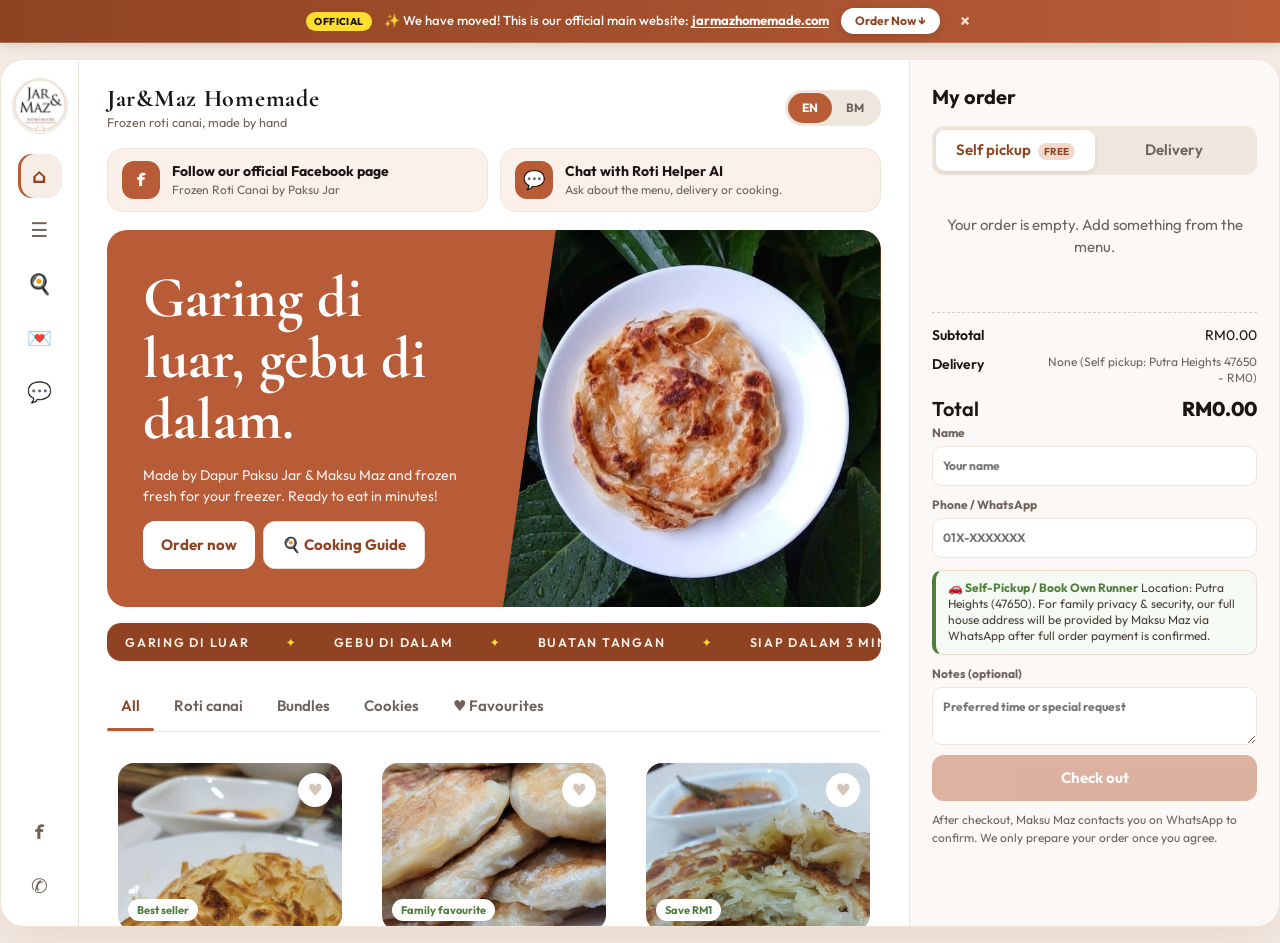
==== index.html @ f4ff26ac "Add files via upload" ====
<!doctype html>
<html lang="en"><head><meta charset="utf-8"><meta name="viewport" content="width=device-width,initial-scale=1,interactive-widget=resizes-content"><meta name="theme-color" content="#b85c38">
<title>Jar&amp;Maz Homemade | Frozen Roti Canai</title>
<meta name="description" content="Frozen Roti Canai. 5 pieces per pack. Flaky, buttery and freezer-ready. Homemade beef &amp; plain roti canai by Jar&amp;Maz.">
<link rel="icon" type="image/x-icon" href="favicon.ico">
<link rel="icon" type="image/png" sizes="48x48" href="assets/favicon-48.png">
<link rel="icon" type="image/png" sizes="192x192" href="assets/favicon-192.png">
<link rel="apple-touch-icon" sizes="180x180" href="assets/favicon-192.png">
<link rel="shortcut icon" href="assets/logo.jpg">
<meta property="og:title" content="Jar&amp;Maz Homemade | Frozen Roti Canai">
<meta property="og:description" content="Frozen Roti Canai. 5 pieces per pack. Flaky, buttery and freezer-ready.">
<meta property="og:image" content="https://jarmazhomemade.com/assets/og-image.jpg?v=2">
<meta property="og:image:secure_url" content="https://jarmazhomemade.com/assets/og-image.jpg?v=2">
<meta property="og:image:type" content="image/jpeg">
<meta property="og:image:width" content="600">
<meta property="og:image:height" content="600">
<meta property="og:image:alt" content="Jar&amp;Maz Homemade Logo">
<meta property="og:url" content="https://jarmazhomemade.com/">
<meta property="og:type" content="website">
<meta name="twitter:card" content="summary">
<meta name="twitter:image" content="https://jarmazhomemade.com/assets/og-image.jpg?v=2">
<script type="application/ld+json">
{
  "@context": "https://schema.org",
  "@type": "Organization",
  "name": "Jar&Maz Homemade",
  "url": "https://jarmazhomemade.com",
  "logo": "https://jarmazhomemade.com/assets/logo-round.png"
}
</script>
<link href="https://fonts.googleapis.com/css2?family=Outfit:wght@400;500;600;700;800&family=Cinzel:wght@500;600&family=Cormorant+Garamond:wght@600;700&display=swap" rel="stylesheet">
<style>
:root{--or:#b85c38;--or2:#8f4322;--cu:#b87050;--bg:#f5ede6;--ink:#1a1512;--mut:#6e625a;--line:#efe3da;--ok:#4f7d3a}
*{box-sizing:border-box}body{margin:0;background:var(--bg);color:var(--ink);font:15px/1.5 Outfit,system-ui,sans-serif}
button,input,textarea{font:inherit;color:inherit}button{cursor:pointer;border:0}a{color:inherit}
:focus-visible{outline:3px solid #1b6ef3;outline-offset:2px}
.app{display:grid;grid-template-columns:78px minmax(0,1fr) 370px;height:calc(100vh - 32px);max-width:1440px;margin:16px auto;background:#fff;border:4px solid var(--cu);border-radius:24px;overflow:hidden}
.rail{display:flex;flex-direction:column;align-items:center;gap:10px;padding:18px 0;border-right:1px solid var(--line)}
.logo{width:56px;height:56px;border-radius:50%;margin-bottom:10px;border:1px solid var(--line)}.bar{display:flex;align-items:center;gap:12px}.bar img{display:none;width:52px;height:52px;border-radius:50%;border:1px solid var(--line)}.bar b{display:block;font:600 19px Cinzel,Georgia,serif;letter-spacing:.06em}.bar small{color:var(--mut)}
.rail a,.rail button{width:44px;height:44px;border-radius:14px;background:none;display:grid;place-items:center;text-decoration:none;font-size:20px;font-weight:700;color:var(--mut)}
.rail a:hover,.rail button:hover{background:var(--bg);color:var(--or2)}.sp{flex:1}
.main{overflow:auto;padding:24px 28px}
.banner{display:grid;grid-template-columns:1.05fr 1fr;background:var(--or);color:#fff;border-radius:20px;overflow:hidden;margin:18px 0 24px;min-height:190px}
.bt{padding:26px 28px;display:flex;flex-direction:column;justify-content:center;align-items:flex-start;gap:14px}
.bt-pill{display:inline-flex;align-items:center;background:rgba(255,255,255,.18);border:1px solid rgba(255,255,255,.3);border-radius:99px;padding:5px 12px;font-size:12px;font-weight:700;letter-spacing:.02em;backdrop-filter:blur(4px)}
.bt h1{margin:0;font:700 clamp(30px,3.6vw,42px)/1.05 "Cormorant Garamond",Georgia,serif}.bt p{margin:0;opacity:.92;font-size:14px}
.banner img{width:100%;height:100%;object-fit:cover;clip-path:polygon(14% 0,100% 0,100% 100%,0 100%)}
.btn{display:inline-flex;align-items:center;justify-content:center;gap:8px;border-radius:12px;padding:12px 18px;font-weight:700;text-decoration:none;background:#fff;color:var(--or2)}
.btn.fill{background:var(--or);color:#fff}.btn.wide{width:100%}.btn:disabled{opacity:.45;cursor:not-allowed}
.tabs{display:flex;gap:6px;border-bottom:1px solid var(--line);margin-bottom:20px;overflow:auto}
.tabs button{background:none;padding:10px 14px;font-weight:600;color:var(--mut);border-bottom:3px solid transparent;white-space:nowrap}
.tabs button.on{color:var(--or2);border-color:var(--or)}
.grid{display:grid;grid-template-columns:repeat(3,1fr);gap:18px}
.card{display:flex;flex-direction:column}.ph{position:relative;aspect-ratio:4/3;border-radius:16px;overflow:hidden;background:#f1d9cb;display:grid;place-items:center}
.ph img{width:100%;height:100%;object-fit:cover}.ph-e{font-size:54px}
.tag{position:absolute;left:10px;bottom:10px;background:#fff;color:var(--ok);font-size:11px;font-weight:700;padding:3px 9px;border-radius:99px}
.heart{position:absolute;right:10px;top:10px;width:34px;height:34px;border-radius:50%;background:#fff;color:#d5c6ba;font-size:17px}.heart.on{color:#e0361f}
.card h3{margin:10px 0 0;font-size:16px}.card p{margin:2px 0 8px;color:var(--mut);font-size:13px;flex:1}
.row{display:flex;justify-content:space-between;align-items:center}.row b{font-size:18px;color:var(--or2)}
.plus{width:38px;height:38px;border-radius:12px;background:var(--or);color:#fff;font-size:22px;line-height:1}
.fine{margin:0;font-size:12px;color:var(--mut)}.nt{background:#fbf1ea;border-radius:12px;padding:12px 14px;font-size:13px;text-align:left;margin:14px 0 0}.nt em{display:block;margin-top:6px;color:var(--mut)}.ask{display:flex;justify-content:space-between;align-items:center;gap:16px;flex-wrap:wrap;background:#fbf1ea;border:1px solid var(--line);border-radius:18px;padding:18px 22px;margin-bottom:14px}.ask small{display:block;color:var(--mut)}
.none{color:var(--mut);text-align:center;padding:24px 0;grid-column:1/-1}
.steps{display:grid;grid-template-columns:repeat(3,1fr);gap:14px;margin:34px 0 24px}
.steps div{background:#fbf1ea;border-radius:16px;padding:16px}.steps b{display:block}.steps span{font-size:13px;color:var(--mut)}
/* Cooking Guide Segment */
.guide-sec{background:#fff;border:1.5px solid var(--line);border-radius:24px;padding:26px 24px;margin:32px 0 24px;box-shadow:0 4px 20px rgba(143,67,34,.06);scroll-margin-top:16px}
.guide-header{text-align:center;max-width:680px;margin:0 auto 20px}
.guide-badge{display:inline-flex;align-items:center;gap:5px;background:#fbf1ea;color:var(--or2);padding:4px 14px;border-radius:99px;font-size:11px;font-weight:800;letter-spacing:.05em;text-transform:uppercase;margin-bottom:8px}
.guide-title{margin:0 0 6px;font:700 clamp(22px,3.2vw,28px) "Cormorant Garamond",Georgia,serif;color:var(--ink)}
.guide-sub{margin:0;font-size:13px;color:var(--mut);line-height:1.45}
.guide-tabs{display:flex;justify-content:center;gap:8px;margin-bottom:20px;overflow-x:auto;-webkit-overflow-scrolling:touch;scrollbar-width:none}
.guide-tabs::-webkit-scrollbar{display:none}
.guide-tab-btn{background:#f7efe8;border:1px solid #ebdcd0;border-radius:99px;padding:8px 18px;font-size:13px;font-weight:700;color:var(--mut);cursor:pointer;transition:.2s all;white-space:nowrap}
.guide-tab-btn.on{background:var(--or);color:#fff;border-color:var(--or);box-shadow:0 3px 10px rgba(184,92,56,.25)}
.guide-method-bar{display:flex;align-items:center;justify-content:center;gap:10px;margin:-6px auto 20px;flex-wrap:wrap;max-width:760px}
.guide-method-lbl{font-size:12px;font-weight:700;color:var(--mut);letter-spacing:.02em;display:inline-flex;align-items:center;gap:5px}
.guide-method-tabs{display:inline-flex;align-items:center;gap:6px;background:#f5ece5;border:1px solid #ebdcd0;padding:4px;border-radius:99px;max-width:100%;overflow-x:auto;-webkit-overflow-scrolling:touch;scrollbar-width:none}
.guide-method-tabs::-webkit-scrollbar{display:none}
.guide-method-btn{background:transparent;border:0;border-radius:99px;padding:6px 14px;font-size:12.5px;font-weight:600;color:var(--mut);cursor:pointer;transition:.2s all;white-space:nowrap;display:inline-flex;align-items:center;gap:5px}
.guide-method-btn:hover{color:var(--ink);background:rgba(255,255,255,.5)}
.guide-method-btn.on{background:#fff;color:var(--or2);font-weight:800;box-shadow:0 2px 8px rgba(143,67,34,.18)}
.guide-panel{display:none}
.guide-panel.on{display:grid;grid-template-columns:repeat(2,1fr);gap:16px}
.guide-panel.on.single-view{display:flex;justify-content:center}
.guide-panel.on.single-view .guide-card{max-width:680px;width:100%}
@keyframes guideCardFadeIn{from{opacity:0;transform:translateY(6px)}to{opacity:1;transform:translateY(0)}}
.guide-card.fade-in{animation:guideCardFadeIn .22s cubic-bezier(.16,1,.3,1)}
.guide-card{background:#fdfaf7;border:1.5px solid #ebdcd0;border-radius:18px;padding:18px 20px;display:flex;flex-direction:column;gap:10px;transition:.2s all}
.guide-card:hover{border-color:var(--cu);transform:translateY(-2px);box-shadow:0 6px 18px rgba(143,67,34,.08)}
.guide-card-head{display:flex;justify-content:space-between;align-items:center;gap:10px}
.guide-card-title{font-size:15px;font-weight:800;color:var(--ink);display:flex;align-items:center;gap:8px}
.guide-card-tag{background:#efe6dd;color:var(--or2);padding:3px 9px;border-radius:99px;font-size:11px;font-weight:700;white-space:nowrap}
.guide-card-list{margin:0;padding-left:18px;font-size:13px;color:#4a3f35;display:flex;flex-direction:column;gap:10px;line-height:1.4}
.guide-card-list li strong{color:var(--or2)}
.guide-sub-list{list-style:disc;padding-left:18px;margin:5px 0 2px;display:flex;flex-direction:column;gap:4px;font-size:12.5px;color:#4a3f35}
.guide-sub-list li{margin:0;line-height:1.35}
.guide-sub-list li strong{color:var(--ink)}
.guide-card-tip{background:#fff;border-left:3px solid var(--or);border-radius:8px;padding:8px 12px;font-size:12px;color:var(--ink);margin-top:auto}
.guide-creative-grid{display:grid;grid-template-columns:repeat(auto-fit,minmax(220px,1fr));gap:12px;grid-column:1/-1}
.guide-creative-card{background:#fff;border:1px solid #ebdcd0;border-radius:14px;padding:14px 16px;transition:.2s all}
.guide-creative-card:hover{border-color:var(--or);transform:translateY(-2px)}
.guide-creative-card b{display:block;font-size:14px;color:var(--ink);margin-bottom:4px}
.guide-creative-card p{margin:0;font-size:12px;color:var(--mut);line-height:1.4}
.pm-cook{background:#fdf6f0;border-left:3px solid var(--or);border-radius:10px;padding:10px 12px;font-size:12px;line-height:1.45;color:#4a3f35}
.pm-cook b{display:block;color:var(--or2);font-size:12.5px;margin-bottom:3px}
@media(max-width:768px){
  .guide-sec{padding:18px 14px;border-radius:18px;margin:22px 0 16px}
  .guide-panel.on{grid-template-columns:1fr;gap:12px}
  .guide-tabs{justify-content:flex-start}
  .guide-method-bar{justify-content:flex-start;margin:-8px 0 16px;gap:6px}
  .guide-method-lbl{font-size:11px;width:100%;margin-bottom:2px}
  .guide-method-tabs{width:100%;justify-content:flex-start;overflow-x:auto;-webkit-overflow-scrolling:touch}
}
.fb{display:flex;justify-content:space-between;align-items:center;gap:16px;flex-wrap:wrap;background:var(--ink);color:#fff;border-radius:18px;padding:18px 22px}
.fb small{display:block;opacity:.75}
.panel{border-left:1px solid var(--line);background:#fbf8f5;overflow:auto;padding:22px;display:flex;flex-direction:column;gap:14px}
.ph2{display:flex;justify-content:space-between;align-items:center}.ph2 h2{margin:0;font-size:20px}.x{display:none;width:34px;height:34px;border-radius:50%;background:#fff;font-size:20px}
.seg{display:grid;grid-template-columns:1fr 1fr;background:#efe6dd;border-radius:12px;padding:4px}
.seg button{background:none;padding:9px;border-radius:9px;font-weight:600;color:var(--mut)}.seg button.on{background:#fff;color:var(--or2);box-shadow:0 2px 6px rgba(0,0,0,.08)}
.line{display:grid;grid-template-columns:54px 1fr auto;gap:12px;align-items:center;background:#fff;border-radius:14px;padding:10px}
.th{width:54px;height:54px;border-radius:12px;overflow:hidden;background:#f1d9cb;display:grid;place-items:center;font-size:24px}.th img{width:100%;height:100%;object-fit:cover}
.li small{display:block;color:var(--mut);font-size:12px}.qty{display:flex;align-items:center;gap:8px;margin-top:4px}
.qty button{width:26px;height:26px;border-radius:8px;background:#f3ebe3}
.sum{border-top:1px dashed #dccab8;padding-top:12px;display:grid;gap:8px;font-size:14px}
.sum div{display:flex;justify-content:space-between;align-items:flex-start;gap:18px}
.sum div>span:first-child{flex-shrink:0;font-weight:600}
#dfee{text-align:right;font-size:12px;color:var(--mut);line-height:1.35;max-width:65%}
.sum .t{font-size:20px;font-weight:800;align-items:center}
form{display:grid;gap:10px}label{font-size:12px;font-weight:700;color:var(--mut);display:grid;gap:4px}
input,textarea{border:1px solid var(--line);background:#fff;border-radius:10px;padding:10px;width:100%}
.hide{display:none!important}
.hd{display:flex;justify-content:space-between;align-items:center;gap:12px;margin-bottom:16px}
.lg{display:flex;background:#efe6dd;border-radius:99px;padding:3px}.lg button{background:none;border-radius:99px;padding:6px 14px;font-weight:700;font-size:12px;color:var(--mut)}.lg button.on{background:var(--or);color:#fff}
.top{display:grid;grid-template-columns:1fr 1fr;gap:12px;margin-bottom:18px}
.tc{display:flex;align-items:center;gap:12px;text-align:left;background:#fbf1ea;border:1px solid var(--line);border-radius:16px;padding:12px 14px;text-decoration:none}
.tc:hover{border-color:var(--cu)}.tc b{display:block;font-size:14px}.tc small{display:block;color:var(--mut);font-size:12px;line-height:1.3}
.ti{flex:none;width:38px;height:38px;border-radius:12px;background:var(--or);color:#fff;display:grid;place-items:center;font-weight:800;font-size:18px}
.bd{position:fixed;inset:0;background:rgba(30,20,12,.5);opacity:0;pointer-events:none;transition:.2s;z-index:40}.bd.show{opacity:1;pointer-events:auto}
.modal{position:fixed;inset:0;display:grid;place-items:center;padding:18px;z-index:50;opacity:0;pointer-events:none}.modal.show{opacity:1;pointer-events:auto}
.rc{background:#fff;width:min(480px,100%);border-radius:20px;padding:26px;max-height:90vh;overflow:auto}
.rc h2{text-align:center;margin:0}.rc .s{text-align:center;color:var(--mut);font-size:12px}
.rl{border-top:1px dashed var(--mut);border-bottom:1px dashed var(--mut);padding:12px 0;margin:16px 0}.rl div,.rt{display:flex;justify-content:space-between;gap:10px;margin:6px 0}.rt{font-size:20px;font-weight:800}
.ra{display:flex;gap:10px;margin-top:18px}
.chat{position:fixed;left:100px;bottom:32px;width:min(360px,calc(100vw - 28px));height:min(520px,calc(100vh - 100px));background:#fff;border-radius:20px;box-shadow:0 20px 50px rgba(42,26,16,.25);z-index:35;display:flex;flex-direction:column;overflow:hidden;opacity:0;pointer-events:none;transform:translateY(12px);transition:.2s}
.chat.open{opacity:1;pointer-events:auto;transform:none}
.ch{background:var(--or);color:#fff;padding:14px 16px;display:flex;justify-content:space-between;align-items:center}.ch button{background:rgba(255,255,255,.2);color:#fff;width:30px;height:30px;border-radius:50%}
.cm{flex:1;overflow:auto;padding:14px;display:flex;flex-direction:column;gap:8px}
.b{padding:9px 13px;max-width:84%;border-radius:14px;font-size:14px;white-space:pre-wrap;background:#f7ede2;align-self:flex-start}.b.u{background:var(--or);color:#fff;align-self:flex-end}
.cf{display:flex;gap:8px;padding:10px;border-top:1px solid var(--line)}.cf input{border-radius:99px;padding:10px 14px}.cf button{background:var(--or);color:#fff;border-radius:50%;width:40px;flex:none}

.cq{display:flex;gap:6px;padding:6px 12px 8px;overflow-x:auto;-webkit-overflow-scrolling:touch;scrollbar-width:none;background:#fff;border-top:1px solid var(--line)}
.cq::-webkit-scrollbar{display:none}
.cq-btn{flex:none;background:#f7efe8;color:var(--or2);border:1px solid #ebdcd0;border-radius:99px;padding:6px 12px;font-size:12px;font-weight:600;cursor:pointer;white-space:nowrap;display:inline-flex;align-items:center;gap:4px;transition:all .2s}
.cq-btn:active{transform:scale(.94);background:var(--or);color:#fff}
.bnav{display:none}
/* personality: hover, press and entrance effects */
.card{background:#fff;border:1px solid transparent;border-radius:20px;padding:10px;transition:transform .3s cubic-bezier(.2,.8,.2,1),box-shadow .3s,border-color .3s,background .3s}
.ph img,.banner img{transition:transform .7s cubic-bezier(.2,.8,.2,1)}
.card h3,.plus,.heart,.ti,.tc,.steps div,.btn,.rail a,.rail button,.line,.qty button,.lg button{transition:transform .25s,box-shadow .25s,background .25s,color .2s,border-color .25s}
.logo{transition:transform .9s cubic-bezier(.3,.7,.2,1)}
.tabs button{position:relative}.tabs button::after{content:'';position:absolute;left:14px;right:14px;bottom:-3px;height:3px;border-radius:3px;background:var(--cu);transform:scaleX(0);transition:transform .25s}
.tabs button.on::after{display:none}
.btn.fill{position:relative;overflow:hidden}.btn.fill::after{content:'';position:absolute;top:0;bottom:0;left:-60%;width:40%;background:linear-gradient(100deg,transparent,rgba(255,255,255,.45),transparent);transform:skewX(-20deg);transition:left .6s}
#tot{display:inline-block}
.plus:active,.btn:active,.bnav button:active{transform:scale(.9)}
@media(hover:hover){
.card:hover{transform:translateY(-8px);background:#fff8f3;border-color:var(--cu);box-shadow:0 20px 40px rgba(143,67,34,.2)}
.card:hover .ph img{transform:scale(1.1) rotate(-1deg)}
.card:hover h3{color:var(--or2)}
.card:hover .plus{background:var(--or2);transform:rotate(90deg) scale(1.1);box-shadow:0 6px 14px rgba(143,67,34,.35)}
.heart:hover{transform:scale(1.2)}
.banner:hover img{transform:scale(1.07)}
.banner .btn:hover{background:var(--ink);color:#fff}
.tc:hover{transform:translateY(-3px);background:#f8e6da;border-color:var(--cu);box-shadow:0 10px 22px rgba(143,67,34,.16)}
.tc:hover .ti{transform:rotate(-10deg) scale(1.12)}
.steps div:hover{transform:translateY(-4px);background:#f6e2d4;box-shadow:inset 4px 0 0 var(--or)}
.rail a:hover,.rail button:hover{transform:scale(1.14) rotate(-5deg)}
.logo:hover{transform:rotate(360deg)}
.btn:hover{transform:translateY(-2px);box-shadow:0 8px 18px rgba(0,0,0,.18)}
.btn.fill:hover::after{left:130%}
.tabs button:hover{color:var(--or2)}.tabs button:hover::after{transform:scaleX(1)}
.qty button:hover{background:var(--or);color:#fff}
.line:hover{box-shadow:0 6px 16px rgba(143,67,34,.14)}
.lg button:hover{color:var(--or2)}.lg button.on:hover{color:#fff}
}
.bt-pill{display:inline-flex;align-items:center;gap:6px;background:rgba(255,255,255,.22);backdrop-filter:blur(6px);-webkit-backdrop-filter:blur(6px);padding:5px 12px;border-radius:99px;font-size:11px;font-weight:700;color:#fff;letter-spacing:0.03em;text-transform:uppercase}
@keyframes canvaAscend{from{opacity:0;transform:translateY(28px)}to{opacity:1;transform:none}}
@keyframes canvaAscendSoft{from{opacity:0;transform:translateY(16px)}to{opacity:1;transform:none}}
@keyframes canvaAscendScale{from{opacity:0;transform:translateY(22px) scale(.95)}to{opacity:1;transform:none}}
@keyframes pop{0%{transform:scale(.6);opacity:0}70%{transform:scale(1.1)}100%{transform:none;opacity:1}}
@keyframes slideIn{from{opacity:0;transform:translateX(26px);background:#fde3d2}to{opacity:1;transform:none}}
@keyframes bump{0%{transform:scale(1)}40%{transform:scale(1.5);color:var(--or)}100%{transform:scale(1)}}

.hd{animation:canvaAscendSoft .65s cubic-bezier(.16,1,.3,1) backwards}
.top{animation:canvaAscendSoft .65s cubic-bezier(.16,1,.3,1) backwards;animation-delay:80ms}
.banner{animation:canvaAscend .75s cubic-bezier(.16,1,.3,1) backwards;animation-delay:100ms}
.banner .bt-pill{animation:canvaAscendSoft .6s cubic-bezier(.16,1,.3,1) backwards;animation-delay:160ms}
.banner h1{animation:canvaAscendSoft .65s cubic-bezier(.16,1,.3,1) backwards;animation-delay:230ms}
.banner p{animation:canvaAscendSoft .65s cubic-bezier(.16,1,.3,1) backwards;animation-delay:300ms}
.banner .btn{animation:canvaAscendScale .7s cubic-bezier(.16,1,.3,1) backwards;animation-delay:380ms}
.banner img{animation:canvaAscend .85s cubic-bezier(.16,1,.3,1) backwards;animation-delay:180ms}
.tabs{animation:canvaAscendSoft .65s cubic-bezier(.16,1,.3,1) backwards;animation-delay:200ms}
.grid.anim .card{animation:canvaAscend .75s cubic-bezier(.16,1,.3,1) backwards;animation-delay:calc(80ms + var(--i,0)*80ms);will-change:transform,opacity}
.steps div{animation:canvaAscend .7s cubic-bezier(.16,1,.3,1) backwards}
.steps div:nth-child(1){animation-delay:360ms}
.steps div:nth-child(2){animation-delay:460ms}
.steps div:nth-child(3){animation-delay:560ms}
.line.new{animation:slideIn .4s cubic-bezier(.2,.8,.2,1)}
.heart.pop{animation:pop .4s}.bump{animation:bump .4s}.b{animation:pop .25s}
.tc:hover .ti{animation:none}
.fly{position:fixed;width:38px;height:38px;border-radius:50%;background:var(--or) center/cover;z-index:70;pointer-events:none;box-shadow:0 6px 16px rgba(0,0,0,.25)}
.toast{position:fixed;left:50%;bottom:28px;transform:translate(-50%,20px);background:var(--ink);color:#fff;padding:10px 18px;border-radius:99px;font-weight:600;font-size:14px;opacity:0;pointer-events:none;transition:.25s;z-index:60;white-space:nowrap}.toast.show{opacity:1;transform:translate(-50%,0)}

/* Mobile Enhancements & Components */
.m-brand-sub{display:none!important}
.m-hide{display:inline}
small.m-hide{display:block}
.hd-actions{display:flex;align-items:center;gap:8px}
.m-soc-btn{display:none;width:34px;height:34px;border-radius:50%;background:#efe6dd;color:var(--ink);text-decoration:none;font-size:16px;font-weight:700;place-items:center;transition:background .2s,transform .2s}
.m-soc-btn:active{transform:scale(.9)}
.m-chat-fab{display:none}
.sticky-order-bar{display:none}

/* Product Modal / Bottom Sheet */
.prod-modal{position:fixed;inset:0;display:grid;place-items:end center;z-index:50;opacity:0;pointer-events:none;transition:opacity .25s;background:rgba(30,20,12,.55)}
.prod-modal.show{opacity:1;pointer-events:auto}
.pm-card{background:#fff;width:100%;max-width:480px;border-radius:24px 24px 0 0;overflow:hidden;max-height:88vh;display:flex;flex-direction:column;transform:translateY(100%);transition:transform .3s cubic-bezier(.2,.8,.2,1);position:relative;box-shadow:0 -10px 40px rgba(0,0,0,.25)}
.prod-modal.show .pm-card{transform:translateY(0)}
.pm-close{position:absolute;top:12px;right:12px;width:34px;height:34px;border-radius:50%;background:rgba(255,255,255,.92);box-shadow:0 2px 8px rgba(0,0,0,.15);font-size:20px;font-weight:700;color:var(--ink);z-index:10;display:grid;place-items:center;border:0;cursor:pointer}
.pm-close:active{transform:scale(.92)}
.pm-ph{position:relative;width:100%;height:180px;background:#f1d9cb;overflow:hidden;flex:none;display:flex;align-items:center;justify-content:center}
.pm-ph img{display:block;width:100%;height:100%;object-fit:cover}
.pm-ph .tag{position:absolute;left:14px;bottom:12px;background:#fff;color:var(--ok);font-size:11px;font-weight:700;padding:3px 10px;border-radius:99px;box-shadow:0 2px 6px rgba(0,0,0,.15);z-index:2}
.pm-body{padding:16px 20px 20px;overflow-y:auto;display:flex;flex-direction:column;gap:12px;background:#fff}
.pm-head{display:flex;justify-content:space-between;align-items:center;gap:12px}
.pm-head h3{margin:0;font-size:18px;font-weight:800;color:var(--ink);line-height:1.25}
.pm-price{font-size:20px;color:var(--or2);font-weight:800;white-space:nowrap}
.pm-body p{margin:0;color:var(--mut);font-size:13.5px;line-height:1.45}
.pm-features{display:grid;grid-template-columns:repeat(3,1fr);gap:8px;background:#fbf8f5;border:1px solid var(--line);border-radius:14px;padding:9px 6px;text-align:center}
.pm-features.two-col{grid-template-columns:repeat(2,1fr);padding:10px 14px;gap:12px}
.pm-feat{display:flex;flex-direction:column;align-items:center;gap:2px;font-size:10.5px;font-weight:600;color:var(--mut)}
.pm-feat i{font-style:normal;font-size:16px}
.pm-actions{display:flex;align-items:center;gap:12px;margin-top:2px;padding-bottom:max(8px, env(safe-area-inset-bottom, 0px))}
.pm-qty{display:flex;align-items:center;gap:10px;background:#efe6dd;border-radius:12px;padding:4px 8px;flex:none}
.pm-qty button{width:32px;height:32px;border-radius:8px;background:#fff;font-weight:700;font-size:18px;display:grid;place-items:center;box-shadow:0 2px 5px rgba(0,0,0,.06);color:var(--ink)}
.pm-qty button:active{transform:scale(.92)}
.pm-qty span{font-weight:700;font-size:15px;min-width:20px;text-align:center;color:var(--ink)}
.pm-add{flex:1;font-size:14px;font-weight:700;padding:12px 16px;border-radius:12px;background:var(--or);color:#fff;box-shadow:0 4px 14px rgba(184,92,56,.28)}
.pm-add:active{transform:scale(.98)}
.btn-inquiry-pill{display:inline-flex;align-items:center;justify-content:center;gap:4px;padding:7px 14px;border-radius:99px;background:var(--or);color:#fff;font-size:12px;font-weight:700;transition:.2s all;cursor:pointer;white-space:nowrap;border:0;box-shadow:0 2px 6px rgba(184,92,56,.22)}
.btn-inquiry-pill:hover{background:var(--or2);transform:scale(1.02)}
.pm-inquiry-btn{background:#25d366!important;color:#fff!important;text-decoration:none;display:inline-flex;align-items:center;justify-content:center;gap:8px;font-size:14.5px;padding:13px 18px;border-radius:12px;font-weight:700;box-shadow:0 4px 14px rgba(37,211,102,.3);transition:.2s all;width:100%;text-align:center}
.pm-inquiry-btn:hover{background:#1ebe57!important;transform:scale(1.01)}
.pm-doorgift-note{background:#fdf6ed;border:1px solid #f6deb6;border-radius:12px;padding:10px 14px;font-size:12.5px;color:#7a4b18;line-height:1.45}
.pm-doorgift-note b{color:#5c340b;display:block;margin-bottom:3px;font-size:13px}
.pm-doorgift-note a{color:var(--or2);font-weight:700;text-decoration:underline;margin-top:4px;display:inline-block}

/* Panel refinement: Back button, Empty state, 2-step checkout */
.p-back{background:none;font-size:20px;font-weight:700;width:34px;height:34px;border-radius:50%;display:grid;place-items:center;color:var(--mut)}
.p-back:active{background:var(--bg);color:var(--or2)}
.p-empty{display:flex;flex-direction:column;align-items:center;justify-content:center;text-align:center;padding:40px 16px;gap:12px;flex:1}
.p-empty-icon{width:68px;height:68px;border-radius:50%;background:#f1d9cb;display:grid;place-items:center;font-size:32px}
.p-empty h3{margin:0;font-size:18px}
.p-empty p{margin:0;color:var(--mut);font-size:14px;max-width:240px;line-height:1.4}
.p-empty .btn{margin-top:8px}
.m-step-btn{margin-top:14px;padding:14px;font-size:15px}
/* Delivery cost estimate */
.est{background:#fbf1ea;border:1px solid var(--line);border-radius:14px;padding:12px 14px;display:grid;gap:8px}
.est-h{display:flex;justify-content:space-between;align-items:center;gap:10px}.est-h b{font-size:13px;color:var(--mut)}
.est-v{font-size:22px;font-weight:800;color:var(--or2)}.est small{color:var(--mut);font-size:12px;line-height:1.35}
.est-r{display:flex;gap:8px;flex-wrap:wrap}
.est-b{background:#fff;color:var(--or2);border:1px solid #ebdcd0;border-radius:99px;padding:7px 14px;font-weight:700;font-size:12px}
.est-b:hover:not(:disabled){background:var(--or);border-color:var(--or);color:#fff}.est-b:disabled{opacity:.5;cursor:wait}
.est-b.on{background:var(--or);border-color:var(--or);color:#fff;box-shadow:0 2px 6px rgba(184,92,56,.25)}
.est-badge{display:inline-flex;align-items:center;gap:4px;background:#f1d9cb;color:var(--or2);padding:3px 8px;border-radius:99px;font-size:11px;font-weight:700}
.est-f{background:#fff;border:1px dashed #dccab8;border-radius:10px;padding:10px 12px;display:grid;gap:5px;font-size:13px}
.est-f div{display:flex;justify-content:space-between;gap:12px}.est-f div span:last-child{text-align:right;font-weight:600}
.est-f .fx{font-weight:800;color:var(--or2)}
.est-map{height:220px;border-radius:12px;border:1px solid var(--line);position:relative;z-index:0;isolation:isolate;margin:6px 0 8px}
.est-pin{background:none;border:0}.est-pin i{display:block;width:26px;height:26px;background:var(--or);border:3px solid #fff;border-radius:50% 50% 50% 0;transform:rotate(-45deg);box-shadow:0 2px 6px rgba(0,0,0,.35)}
.est-r a{color:var(--or2);font-weight:700;font-size:12px;align-self:center}
.pickup-tip{background:#fff;border:1px solid #ebdcd0;border-left:4px solid var(--or);border-radius:10px;padding:9px 12px;display:flex;flex-direction:column;gap:5px;font-size:12px;line-height:1.35;margin-top:2px}
.pickup-tip-txt{color:#4a3f35}
.pickup-tip-btn{align-self:flex-start;background:#fbf1ea;color:var(--or2);border:1px solid #ebdcd0;border-radius:99px;padding:4px 12px;font-weight:700;font-size:11px;cursor:pointer;display:inline-flex;align-items:center;gap:4px;transition:.15s all}
.pickup-tip-btn:hover{background:var(--or);color:#fff;border-color:var(--or)}
/* Delivery Option Comparison Cards */
.del-comp-wrap{display:grid;gap:8px;margin-top:8px;overflow:hidden}
.del-card{background:#fff;border:1.5px solid #ebdcd0;border-radius:12px;padding:11px 12px;cursor:pointer;transition:.15s all;position:relative;display:flex;flex-direction:column;box-sizing:border-box;overflow:hidden}
.del-card:hover{border-color:var(--or)}
.del-card.active{border:2px solid var(--or);background:#fffaf7;box-shadow:0 2px 8px rgba(184,92,56,.12)}
.del-card.disabled{opacity:0.65;background:#fbf9f7;border-color:#e8e1da;cursor:not-allowed}
.del-card-top{display:flex;justify-content:space-between;align-items:center;gap:8px}
.del-card-label{display:flex;align-items:center;gap:8px;min-width:0;flex:1}
.del-card input[type="radio"]{width:18px!important;height:18px!important;min-width:18px!important;max-width:18px!important;padding:0!important;margin:0!important;accent-color:var(--or)!important;cursor:pointer;flex:none;box-shadow:none!important;border:none!important;background:none!important}
.del-card-name{font-size:13px;font-weight:700;color:var(--ink);line-height:1.2;flex:1}
.del-card-price{font-size:15px;font-weight:800;color:var(--or2);flex:none;text-align:right}
.del-card-meta{display:flex;align-items:center;gap:6px;margin-top:5px;margin-left:26px;flex-wrap:wrap}
.del-badge{display:inline-flex;align-items:center;padding:2px 7px;border-radius:99px;font-size:10px;font-weight:700;line-height:1.2}
.del-badge-best{background:#eaf4e6;color:var(--ok);border:1px solid #c8e2bd}
.del-badge-cool{background:#e8f1fb;color:#2b6cb0;border:1px solid #bee3f8}
.del-badge-fast{background:#fdf2e9;color:var(--or2);border:1px solid #fad7bc}
.del-badge-nosurge{background:#eaf4e6;color:var(--ok);border:1px solid #c8e2bd}
.del-badge-surge{background:#fff3e0;color:#c05621;border:1px solid #fed7aa;font-weight:700}
.del-card-calc{font-size:10.5px;color:var(--mut);font-family:monospace}
.del-card-desc{font-size:11.5px;color:var(--mut);line-height:1.35;margin:5px 0 0 26px}


@media(max-width:999px){
/* Page container & breathing room */
body{background:#fff}
.app{display:block;height:auto;margin:0;border:0;border-radius:0;overflow:visible}
.rail{display:none}
.main{overflow:visible;padding:max(14px, env(safe-area-inset-top, 14px)) 18px 115px}

/* Top App Header - Compact & uncrowded on mobile */
.hd{display:flex;justify-content:space-between;align-items:center;gap:8px;padding:2px 0 6px;margin-bottom:2px}
.bar{display:flex;align-items:center;gap:8px;min-width:0}
.bar img{display:block;width:34px;height:34px;border-radius:50%;border:1.5px solid var(--line);box-shadow:0 2px 6px rgba(0,0,0,.06);object-fit:cover;flex:none}
.bar div{display:flex;flex-direction:column;min-width:0}
.bar b{display:block;font:800 15px/1.1 Outfit,system-ui,sans-serif;letter-spacing:-0.01em;color:var(--ink);white-space:nowrap}
.m-brand-sub{display:block!important;font-size:8.5px;font-weight:700;color:var(--or2);letter-spacing:0.06em;text-transform:uppercase;margin-top:2px;line-height:1}
.m-hide{display:none!important}

/* Header action shortcuts */
.hd-actions{display:flex;align-items:center;gap:5px;flex:none}
.m-soc-btn{display:grid;place-items:center;width:28px;height:28px;border-radius:50%;background:#f7efe8;color:var(--or2);text-decoration:none;font-size:13px;font-weight:700;border:1px solid var(--line);transition:transform .2s,background .2s}
.m-soc-btn:active{transform:scale(.92);background:#ebdcd0}
.lg{background:#f7efe8;border:1px solid var(--line);border-radius:99px;padding:2px;display:flex;gap:1px;height:26px;align-items:center}
.lg button{background:none;border-radius:99px;padding:2px 7px;font-weight:700;font-size:10px;color:var(--mut);min-width:22px;height:22px;text-align:center}
.lg button.on{background:var(--or);color:#fff;box-shadow:0 2px 5px rgba(184,92,56,.25)}

/* Hero Banner - Warm rounded card with breathing room */
.top{display:none!important}
.banner{display:grid;grid-template-columns:1.2fr 1fr;min-height:144px;margin:4px 0 18px;border-radius:22px;background:linear-gradient(135deg,#bd623c 0%,#8f4221 100%);box-shadow:0 8px 24px rgba(143,67,34,.16);overflow:hidden;position:relative}
.bt{padding:16px 12px 16px 18px;display:flex;flex-direction:column;justify-content:center;align-items:flex-start;gap:6px;z-index:2}
.bt-pill{display:inline-flex;align-items:center;gap:4px;background:rgba(255,255,255,.22);backdrop-filter:blur(6px);-webkit-backdrop-filter:blur(6px);padding:3px 8px;border-radius:99px;font-size:10px;font-weight:700;color:#fff;letter-spacing:0.03em;text-transform:uppercase}
.bt h1{margin:0;font:700 clamp(17px,4.2vw,21px)/1.15 "Cormorant Garamond",Georgia,serif;color:#fff;letter-spacing:-0.01em}
.bt p{margin:0;font-size:11.5px;line-height:1.35;opacity:.92;color:#fff}
.banner .btn{margin-top:4px;padding:7px 16px;font-size:12px;font-weight:700;border-radius:99px;background:#fff;color:var(--or2);box-shadow:0 4px 12px rgba(0,0,0,.12);text-decoration:none}
.banner img{width:100%;height:100%;object-fit:cover;order:0;clip-path:polygon(14% 0,100% 0,100% 100%,0 100%)}

/* Sticky Category Chips - Edge-to-edge scroll with aligned 18px start */
.tabs{position:sticky;top:0;z-index:22;background:rgba(255,255,255,.96);backdrop-filter:blur(10px);-webkit-backdrop-filter:blur(10px);padding:10px 18px 12px;margin:0 -18px 14px;display:flex;gap:8px;overflow-x:auto;-webkit-overflow-scrolling:touch;scrollbar-width:none;border-bottom:1px solid var(--line)}
.tabs::-webkit-scrollbar{display:none}
.tabs button{flex:none;border-radius:99px;background:#f7efe8;color:var(--mut);padding:8px 16px;font-size:13px;font-weight:600;border:1px solid transparent;transition:all .2s cubic-bezier(.2,.8,.2,1)}
.tabs button.on{background:var(--or);color:#fff;box-shadow:0 4px 12px rgba(184,92,56,.28);border-color:transparent}
.tabs button::after{display:none}
.tabs button:active{transform:scale(.94)}

/* Product Grid */
.grid{grid-template-columns:repeat(2,1fr);gap:12px}
.card{border:1px solid #efe4db;border-radius:18px;padding:9px;background:#fff;box-shadow:0 4px 16px rgba(143,67,34,.05)}
.card .ph{border-radius:14px;aspect-ratio:1/1;cursor:pointer}
.card h3{font-size:13.5px;line-height:1.25;margin:7px 0 2px;cursor:pointer;font-weight:700}
.card p{display:-webkit-box;-webkit-line-clamp:1;-webkit-box-orient:vertical;overflow:hidden;font-size:11.5px;margin:0 0 6px;cursor:pointer;color:var(--mut)}
.card .row b{font-size:15px;color:var(--or2);font-weight:800}
.card .plus{width:36px;height:36px;border-radius:11px;font-size:20px}

/* Toast at Top */
.toast{top:calc(16px + env(safe-area-inset-top, 0px));bottom:auto;transform:translate(-50%,-20px);box-shadow:0 8px 24px rgba(0,0,0,.28);max-width:calc(100vw - 32px);text-overflow:ellipsis;overflow:hidden}
.toast.show{opacity:1;transform:translate(-50%,0)}

/* Order Panel, Bottom Nav, Sticky Bar */
.panel{position:fixed;left:0;right:0;bottom:0;height:90vh;border-radius:24px 24px 0 0;z-index:45;transform:translateY(105%);transition:.25s;box-shadow:0 -10px 40px rgba(0,0,0,.2)}.panel.open{transform:none}.x{display:block}
.bnav{display:grid;grid-template-columns:repeat(4,1fr);position:fixed;left:0;right:0;bottom:0;background:#fff;border-top:1px solid var(--line);z-index:30;padding:6px 0 max(8px,env(safe-area-inset-bottom, 0px))}
.bnav button{background:none;display:grid;justify-items:center;font-size:11px;font-weight:600;color:var(--mut);position:relative}.bnav i{font-style:normal;font-size:20px}
.bnav em{position:absolute;top:-2px;left:56%;background:var(--or);color:#fff;font-style:normal;font-size:10px;min-width:17px;height:17px;border-radius:9px;display:grid;place-items:center}
.chat{left:0;right:0;bottom:0;width:100%;height:60vh;max-height:480px;border-radius:24px 24px 0 0;z-index:46;box-shadow:0 -10px 40px rgba(0,0,0,.28)}
.m-chat-fab{display:grid;place-items:center;position:fixed;right:16px;bottom:calc(130px + env(safe-area-inset-bottom, 0px));width:48px;height:48px;border-radius:50%;background:var(--or);color:#fff;box-shadow:0 8px 24px rgba(184,92,56,.4);font-size:22px;z-index:28;transition:transform .2s}
.m-chat-fab:active{transform:scale(.9)}
.sticky-order-bar{display:flex;position:fixed;left:14px;right:14px;bottom:calc(64px + env(safe-area-inset-bottom, 0px));z-index:29;background:var(--ink);color:#fff;border-radius:16px;padding:12px 16px;justify-content:space-between;align-items:center;box-shadow:0 10px 30px rgba(26,21,18,.35);transform:translateY(120%);opacity:0;pointer-events:none;transition:transform .35s cubic-bezier(.2,.8,.2,1),opacity .3s;cursor:pointer}
.sticky-order-bar.show{transform:translateY(0);opacity:1;pointer-events:auto}
.sticky-order-bar:active{transform:scale(.98)}
.sob-left{display:flex;align-items:center;gap:10px}
.sob-icon{font-size:20px}
.sob-info{font-size:13.5px}
.sob-info b{color:#fff}
.sob-info span{color:#f5ede6;font-weight:700}
.sob-cta{background:var(--or);color:#fff;padding:6px 14px;border-radius:99px;font-size:12px;font-weight:700;display:inline-flex;align-items:center;gap:4px}
.steps{grid-template-columns:1fr}
.hide-mobile-step{display:none!important}
}
@media(max-width:560px){
.banner{min-height:130px}
.grid{grid-template-columns:repeat(2,1fr);gap:10px}
.card .plus{width:34px;height:34px;border-radius:10px;font-size:19px}
}
@media(min-width:1000px){
.m-step-btn{display:none!important}
.p-back{display:none!important}
.p-empty{display:none!important}
.p-content{display:block!important}
}

/* Migration Announcement Modal & Persistent Topbar */
.ann-topbar{background:linear-gradient(90deg,var(--or2),var(--or));color:#fff;font-size:13px;position:relative;z-index:36;box-shadow:0 2px 10px rgba(0,0,0,.15);border-bottom:1px solid rgba(255,255,255,.2)}
.ann-topbar-inner{max-width:1440px;margin:0 auto;padding:8px 16px;display:flex;align-items:center;justify-content:center;gap:12px;flex-wrap:wrap;text-align:center}
.ann-topbar-pill{background:#ffde30;color:#1a1512;font-size:10px;font-weight:800;padding:2px 8px;border-radius:99px;letter-spacing:.04em;text-transform:uppercase}
.ann-topbar-msg{font-weight:500}
.ann-topbar-msg b{color:#fff;text-decoration:underline;text-underline-offset:2px}
.ann-topbar-btn{background:#fff;color:var(--or2);font-weight:700;font-size:12px;padding:4px 14px;border-radius:99px;text-decoration:none;transition:transform .2s,background .2s;white-space:nowrap;box-shadow:0 2px 6px rgba(0,0,0,.12)}
.ann-topbar-btn:hover{background:#ffde30;color:#1a1512;transform:scale(1.04)}
.ann-topbar-x{background:none;border:0;color:rgba(255,255,255,.8);font-size:18px;font-weight:700;cursor:pointer;padding:0 4px;margin-left:4px;line-height:1}
.ann-topbar-x:hover{color:#fff}

.ann-bd{position:fixed;inset:0;background:rgba(26,21,18,.62);backdrop-filter:blur(6px);-webkit-backdrop-filter:blur(6px);z-index:85;display:grid;place-items:center;padding:16px;opacity:0;pointer-events:none;transition:opacity .3s cubic-bezier(.16,1,.3,1)}
.ann-bd.show{opacity:1;pointer-events:auto}
.ann-card{background:#fff;width:min(440px,calc(100vw - 28px));border-radius:26px;overflow:hidden;box-shadow:0 24px 60px rgba(30,20,12,.38),0 0 0 1px rgba(0,0,0,.05);transform:translateY(24px) scale(.95);transition:transform .35s cubic-bezier(.16,1,.3,1),opacity .3s;position:relative;max-height:92vh;display:flex;flex-direction:column}
.ann-bd.show .ann-card{transform:translateY(0) scale(1)}

/* Header & hanging card */
.ann-header{position:relative;background-color:#f6eeff;background-image:linear-gradient(rgba(184,92,56,.08) 1px,transparent 1px),linear-gradient(90deg,rgba(184,92,56,.08) 1px,transparent 1px);background-size:14px 14px;padding:22px 16px 14px;display:flex;flex-direction:column;align-items:center;justify-content:center;overflow:hidden;border-bottom:1px solid #ebdcd0}
.ann-badge{position:absolute;top:12px;left:14px;background:#e04b2c;color:#fff;font-size:10.5px;font-weight:800;padding:3px 10px;border-radius:99px;letter-spacing:.04em;text-transform:uppercase;box-shadow:0 2px 6px rgba(224,75,44,.35);z-index:3}
.ann-close{position:absolute;top:12px;right:14px;width:32px;height:32px;border-radius:50%;background:rgba(255,255,255,.92);border:1px solid rgba(0,0,0,.08);color:#2b221d;font-size:18px;font-weight:700;display:grid;place-items:center;cursor:pointer;box-shadow:0 2px 6px rgba(0,0,0,.08);z-index:3;transition:transform .15s,background .2s}
.ann-close:hover{background:#fff;transform:scale(1.08)}
.ann-close:active{transform:scale(.92)}

.ann-hang-wrapper{position:relative;display:flex;flex-direction:column;align-items:center;margin-top:2px}
.ann-pin{width:10px;height:10px;border-radius:50%;background:#1a1512;box-shadow:0 2px 4px rgba(0,0,0,.25);position:relative;z-index:2}
.ann-pin::after{content:'';position:absolute;top:5px;left:50%;width:32px;height:14px;border-top:1.5px solid #1a1512;border-left:1.5px solid #1a1512;border-right:1.5px solid #1a1512;border-radius:4px 4px 0 0;transform:translateX(-50%)}
.ann-hang-card{margin-top:8px;background:#fff;border:2px solid #1a1512;border-radius:16px;padding:12px 14px;width:min(285px,calc(100vw - 72px));box-shadow:0 10px 24px rgba(0,0,0,.12);position:relative;z-index:1}
.ann-card-head{display:flex;justify-content:space-between;align-items:center;margin-bottom:4px}
.ann-card-t{font-size:12px;font-weight:800;color:#1a1512;letter-spacing:-0.01em}
.ann-live-tag{font-size:9.5px;font-weight:800;color:var(--ok);background:#eaf5e4;padding:2px 6px;border-radius:6px;border:1px solid #cce5c2}
.ann-card-url{font-size:11px;color:var(--mut);margin-bottom:10px;font-weight:500;white-space:nowrap;overflow:hidden;text-overflow:ellipsis}
.ann-card-feats{display:grid;grid-template-columns:repeat(3,1fr);gap:6px;margin-bottom:10px}
.ann-feat-item{display:flex;flex-direction:column;align-items:center;padding:6px 2px;border-radius:10px;border:1px solid rgba(0,0,0,.06)}
.ann-feat-item i{font-style:normal;font-size:18px;margin-bottom:2px}
.ann-feat-item span{font-size:9.5px;font-weight:700;color:#2c2420}
.ann-card-bar{background:linear-gradient(135deg,var(--or),var(--or2));color:#fff;border-radius:8px;padding:6px;font-size:11px;font-weight:700;text-align:center;letter-spacing:.02em}

/* Modal Body */
.ann-body{padding:22px 24px 22px;display:flex;flex-direction:column;align-items:center;text-align:center;gap:10px}
.ann-title{margin:0;font-size:20px;font-weight:800;color:#1a1512;line-height:1.25;letter-spacing:-0.01em}
.ann-desc{margin:0;color:var(--mut);font-size:13px;line-height:1.45;max-width:340px}
.ann-desc b{color:var(--or2)}

/* The Yellow Action Button */
.ann-btn-yellow{display:inline-flex;align-items:center;justify-content:center;gap:8px;width:100%;max-width:300px;padding:13px 24px;border-radius:99px;background:#ffde30;color:#1a1512;font-size:15px;font-weight:800;text-decoration:none;border:2.5px solid #1a1512;box-shadow:0 4px 0 #1a1512;transition:all .18s cubic-bezier(.2,.8,.2,1);cursor:pointer;margin-top:4px}
.ann-btn-yellow:hover{background:#fed500;transform:translateY(-2px);box-shadow:0 6px 0 #1a1512}
.ann-btn-yellow:active{transform:translateY(2px);box-shadow:0 1px 0 #1a1512}

.ann-stay{background:none;border:0;color:#85776e;font-size:12px;font-weight:600;cursor:pointer;text-decoration:underline;text-underline-offset:3px;padding:6px 12px;transition:color .2s}
.ann-stay:hover{color:var(--ink)}

@media(max-width:560px){
  .ann-topbar-inner{padding:6px 12px;font-size:12px;gap:8px}
  .ann-body{padding:18px 18px 20px}
  .ann-title{font-size:18px}
  .ann-btn-yellow{font-size:14px;padding:12px 20px}
}

@media print{body>*:not(.modal){display:none!important}.modal{position:static;opacity:1}.ra{display:none}.ann-bd,.ann-topbar{display:none!important}}
@media(prefers-reduced-motion:reduce){*{transition:none!important;animation:none!important}}
</style><link rel="stylesheet" href="assets/enhance.css"><!-- POLISH-START (design polish layer; delete this block to revert) -->
<style>
:root{--r-sm:12px;--r-md:18px;--r-lg:24px;--sh-sm:0 2px 8px rgba(143,67,34,.08);--sh-md:0 10px 26px rgba(143,67,34,.14);--bg-soft:#fbf1ea;--bg-chip:#f7efe8;--bd-soft:#ebdcd0}
html{-webkit-text-size-adjust:100%}
body{-webkit-font-smoothing:antialiased}

/* Desktop: calmer, more storefront-like */
@media(min-width:1000px){
  .app{border:1px solid var(--line);box-shadow:0 18px 50px rgba(143,67,34,.12);border-radius:var(--r-lg)}
  .bar b{font:700 24px "Cormorant Garamond",Georgia,serif;letter-spacing:.03em}
}
@media(min-width:1000px) and (hover:hover){
  .card:hover{transform:translateY(-4px);box-shadow:var(--sh-md)}
  .card:hover .ph img{transform:scale(1.05) rotate(0)}
  .card:hover .plus{transform:scale(1.08);box-shadow:0 6px 14px rgba(143,67,34,.28)}
  .logo:hover{transform:none}
  .rail a:hover,.rail button:hover{transform:scale(1.08)}
  .banner:hover img{transform:none}
}

/* Bottom sheet: drag handle */
.pm-card::before{content:"";position:absolute;top:8px;left:50%;width:42px;height:4px;border-radius:4px;background:rgba(255,255,255,.9);transform:translateX(-50%);z-index:11;box-shadow:0 1px 4px rgba(0,0,0,.3)}

/* Mobile / tablet */
@media(max-width:999px){
  input,textarea,select{font-size:16px}
  .bar b{overflow:hidden;text-overflow:ellipsis}
  .m-brand-sub{font-size:11px!important}
  .hd-actions{gap:6px}
  .m-soc-btn{width:36px;height:36px;font-size:15px}
  .lg{height:34px;padding:3px}
  .lg button{height:28px;min-width:32px;padding:2px 10px;font-size:12px}
  .card .plus{width:40px;height:40px;border-radius:12px}
  .heart{width:40px;height:40px}
  .qty button{width:34px;height:34px;border-radius:10px}
  .pm-qty button{width:40px;height:40px}
  .pm-close{width:40px;height:40px}
  .tabs button{min-height:40px}
  .tag,.pm-ph .tag{font-size:12px}
  .pm-feat{font-size:12px}
  .card p{font-size:12.5px}
}
@supports(height:100dvh){
  .pm-card{max-height:88dvh}
  .rc{max-height:90dvh}
  @media(min-width:1000px){
    .app{height:calc(100dvh - 32px)}
    .chat{height:min(520px,calc(100dvh - 100px))}
  }
  @media(max-width:999px){
    .panel{height:90dvh}
    .chat{height:60dvh}
  }
}

/* Phones: keep the compact hero, just make its text easier to read */
@media(max-width:640px){
  body .bt h1{font-size:clamp(20px,5.6vw,24px)}
  body .bt p{font-size:12.5px;line-height:1.4}
  body .banner .btn{padding:9px 16px;font-size:13px}
}
</style>
<script>
/* swipe down on a product sheet to close it */
(function(){var y0=null,dy=0,card=null;
document.addEventListener('touchstart',function(e){var c=e.target.closest&&e.target.closest('.pm-card');if(!c)return;var b=c.querySelector('.pm-body');if(b&&b.scrollTop>0)return;card=c;y0=e.touches[0].clientY;dy=0;c.style.transition='none'},{passive:true});
document.addEventListener('touchmove',function(e){if(y0===null)return;dy=e.touches[0].clientY-y0;if(dy>0)card.style.transform='translateY('+dy+'px)'},{passive:true});
function endDrag(){if(y0===null)return;var c=card,d=dy;y0=null;dy=0;card=null;if(d>90){c.style.transition='transform .25s';c.style.transform='translateY(100%)';var x=c.querySelector('.pm-close');if(x)x.click();setTimeout(function(){c.style.transition='';c.style.transform=''},350)}else{c.style.transition='';c.style.transform=''}}
document.addEventListener('touchend',endDrag);document.addEventListener('touchcancel',endDrag);
})();
</script>
<!-- POLISH-END -->
</head><body>
<div class="ann-topbar" id="annTopbar">
  <div class="ann-topbar-inner">
    <span class="ann-topbar-pill" data-t="annBadge">NEW</span>
    <span class="ann-topbar-msg" data-t="annBarText">Laman web rasmi kami kini beroperasi di <b>jarmazhomemade.com</b></span>
    <a href="https://jarmazhomemade.com/" class="ann-topbar-btn" data-t="annBarBtn" id="annBarBtn">Pergi ke Laman Baru →</a>
    <button type="button" class="ann-topbar-x" id="annBarClose" aria-label="Tutup bar">×</button>
  </div>
</div>
<div class="app">
<nav class="rail" aria-label="Main"><img class="logo" src="[data-uri]" alt="Jar&amp;Maz Homemade logo">
<a href="#top" title="Home" aria-label="Home">⌂</a><a href="#menu" title="Menu" aria-label="Menu">☰</a><a href="#instructions" title="Cooking Guide" aria-label="Cooking Guide">🍳</a>
<a href="feedback.html" title="Customer Feedback &amp; Our Story" aria-label="Customer Feedback &amp; Our Story">💌</a>
<button id="rChat" title="Ask Roti Helper" aria-label="Ask Roti Helper">💬</button><div class="sp"></div>
<a href="https://www.facebook.com/FrozenRotiCanaiByPaksu" target="_blank" rel="noopener" title="Frozen Roti Canai by Paksu Jar" aria-label="Frozen Roti Canai by Paksu Jar">f</a>
<a href="https://wa.me/60192788617" target="_blank" rel="noopener" title="WhatsApp us" aria-label="WhatsApp us">✆</a></nav>
<main class="main" id="top">
<div class="hd"><div class="bar"><img src="[data-uri]" onerror="this.onerror=null;this.src='assets/logo.jpg'" alt="Jar&amp;Maz Homemade logo"><div><b>Jar&amp;Maz<span class="m-hide"> Homemade</span></b><small class="m-hide" data-t="tag">Frozen roti canai, made by hand</small><span class="m-brand-sub">HOMEMADE</span></div></div><div class="hd-actions"><a class="m-soc-btn" href="https://www.facebook.com/FrozenRotiCanaiByPaksu" target="_blank" rel="noopener" title="Frozen Roti Canai by Paksu Jar" aria-label="Frozen Roti Canai by Paksu Jar">f</a><a class="m-soc-btn" href="https://wa.me/60192788617" target="_blank" rel="noopener" title="WhatsApp us" aria-label="WhatsApp us">✆</a><div class="lg" role="group" aria-label="Language"><button data-lang="en" class="on">EN</button><button data-lang="ms">BM</button></div></div></div>
<div class="top"><a class="tc" href="https://www.facebook.com/FrozenRotiCanaiByPaksu" target="_blank" rel="noopener"><span class="ti">f</span><span><b data-t="fbT">Follow our official Facebook page</b><small data-t="fbS">Frozen Roti Canai by Paksu Jar</small></span></a><button class="tc" data-go="chat"><span class="ti">💬</span><span><b data-t="chT">Chat with Roti Helper</b><small data-t="chS">Ask about the menu, delivery or cooking.</small></span></button></div>
<section class="banner"><div class="bt"><h1 data-t="hero">Garing di luar, gebu di dalam.</h1><p data-t="heroP">Disediakan oleh Dapur Paksu Jar &amp; Maksu Maz dan dibekukan segar untuk freezer anda. Siap untuk dimakan hanya dalam beberapa minit!</p><div style="display:flex;gap:8px;flex-wrap:wrap"><a class="btn" href="#menu" data-t="order">Order now</a><a class="btn" style="background:#fff;color:var(--or2);border:1.5px solid #ebdcd0" href="#instructions" data-t="cookGuideBtn">🍳 Cara Masak</a></div></div><img id="hero" alt="Flaky roti canai on a plate"></section>
<div class="mq" aria-hidden="true"><div class="mq-t"><span>Garing di luar</span><span>Gebu di dalam</span><span>Buatan tangan</span><span>Siap dalam 3 minit</span><span>Tanpa pengawet</span><span>Tanpa perlu minyak semasa memanas</span><span>Terus dari freezer</span><span>Garing di luar</span><span>Gebu di dalam</span><span>Buatan tangan</span><span>Siap dalam 3 minit</span><span>Tanpa pengawet</span><span>Tanpa perlu minyak semasa memanas</span><span>Terus dari freezer</span></div></div>
<div id="menu"></div>
<div class="tabs" role="tablist"><button class="on" data-tab="all" data-t="tAll">All</button><button data-tab="roti" data-t="tRoti">Roti canai</button><button data-tab="bundle" data-t="tBun">Bundles</button><button data-tab="cookies" data-t="tCookies">Cookies</button><button data-tab="fav" data-t="tFav">♥ Favourites</button></div>
<div class="grid" id="grid"></div>
<section class="guide-sec" id="instructions">
  <div class="guide-header">
    <span class="guide-badge" data-t="guideBadge">🔥 Panduan Memasak</span>
    <h2 class="guide-title" data-t="guideTitle">Cara Penyediaan &amp; Memasak</h2>
    <p class="guide-sub" data-t="guideSub">Ikuti langkah mudah ini untuk hasil roti canai yang garing di luar, gebu di dalam persis tebaran panas di kedai mamak!</p>
  </div>
  
  <div class="guide-tabs" role="tablist">
    <button type="button" class="guide-tab-btn on" data-guidetab="beef" data-t="gTabBeef">🥩 Beef Roti Canai</button>
    <button type="button" class="guide-tab-btn" data-guidetab="plain" data-t="gTabPlain">🥞 Roti Canai Biasa (Plain)</button>
    <button type="button" class="guide-tab-btn" data-guidetab="creative" data-t="gTabCreative">✨ Resipi Kreatif Paksu</button>
  </div>

  <!-- Method selector for Beef -->
  <div class="guide-method-bar" id="gMethods-beef">
    <span class="guide-method-lbl" data-t="gMethodLbl">Pilih Kaedah:</span>
    <div class="guide-method-tabs" role="tablist" aria-label="Kaedah memasak Beef Roti Canai">
      <button type="button" class="guide-method-btn on" data-panel="beef" data-target-method="air" data-t="gBtnAir">🌪️ Air Fryer</button>
      <button type="button" class="guide-method-btn" data-panel="beef" data-target-method="pan" data-t="gBtnPan">🍳 Kuali (Pan-fry)</button>
      <button type="button" class="guide-method-btn" data-panel="beef" data-target-method="all" data-t="gBtnAll">📋 Semua Kaedah</button>
    </div>
  </div>

  <!-- Method selector for Plain -->
  <div class="guide-method-bar" id="gMethods-plain" style="display:none">
    <span class="guide-method-lbl" data-t="gMethodLbl">Pilih Kaedah:</span>
    <div class="guide-method-tabs" role="tablist" aria-label="Kaedah memasak Roti Canai Biasa">
      <button type="button" class="guide-method-btn on" data-panel="plain" data-target-method="pan" data-t="gBtnPan">🍳 Kuali (Pan-fry)</button>
      <button type="button" class="guide-method-btn" data-panel="plain" data-target-method="air" data-t="gBtnAir">🌪️ Air Fryer</button>
      <button type="button" class="guide-method-btn" data-panel="plain" data-target-method="freezer" data-t="gBtnFreezer">♨️ Terus Dari Freezer</button>
      <button type="button" class="guide-method-btn" data-panel="plain" data-target-method="all" data-t="gBtnAll">📋 Semua Kaedah</button>
    </div>
  </div>

  <!-- Panel 1: Beef Roti Canai -->
  <div class="guide-panel on single-view" id="gPanel-beef">
    <div class="guide-card" data-method="air">
      <div class="guide-card-head">
        <span class="guide-card-title"><i>🌪️</i> <span data-t="gBeefAirTitle">Kaedah Air Fryer (Pantas &amp; Rangup)</span></span>
        <span class="guide-card-tag" data-t="gBeefAirTag">170°C (3–5 Minit) · Beku: 165°C</span>
      </div>
      <ol class="guide-card-list">
        <li data-t="gBeefAir1"><strong>Jika Dah Nyahbeku / Dari Fridge:</strong>
          <ul class="guide-sub-list">
            <li><strong>Suhu:</strong> 170°C</li>
            <li><strong>Masa:</strong> 3 – 5 minit sahaja (letak atas jaring tanpa lapik)</li>
            <li><em>Sebab:</em> Roti sudah tidak beku, jadi 3–5 minit sudah cukup untuk kulit garing keemasan tanpa risiko hangus!</li>
          </ul>
        </li>
        <li data-t="gBeefAir2"><strong>Jika Terus Dari Freezer (Beku Keras):</strong>
          <ul class="guide-sub-list">
            <li><strong>Suhu:</strong> 165°C (suhu rendah sedikit)</li>
            <li><strong>Masa:</strong> 5 – 10 minit ikut citarasa (tanpa lapik atas jaring)</li>
            <li><em>Penting:</em> Suhu 165°C elak kulit luar hangus sambil memberi masa untuk inti daging panas sekata dan berjus!</li>
          </ul>
        </li>
      </ol>
      <div class="guide-card-tip" data-t="gBeefAirTip">💡 <em>Tip Dapur:</em> Kulit luar garing keemasan manakala inti daging berempah kekal panas sekata dan berjus!</div>
    </div>

    <div class="guide-card" data-method="pan" style="display:none">
      <div class="guide-card-head">
        <span class="guide-card-title"><i>🍳</i> <span data-t="gBeefPanTitle">Kaedah Kuali (Pan-fry)</span></span>
        <span class="guide-card-tag" data-t="gBeefPanTag">Nyahbeku 1 Jam · 2–3 Minit</span>
      </div>
      <ol class="guide-card-list">
        <li data-t="gBeefPan1"><strong>Nyahbeku / Dari fridge:</strong>
          <ul class="guide-sub-list">
            <li>Roti sudah lembut pada suhu bilik atau disimpan di ruang chiller semalaman.</li>
          </ul>
        </li>
        <li data-t="gBeefPan2"><strong>Panaskan atas kuali:</strong>
          <ul class="guide-sub-list">
            <li>Kuali leper tanpa minyak selama <strong>2 – 3 minit</strong> ikut citarasa (balik-balikkan).</li>
            <li>Boleh sapu sedikit marjerin semasa memanaskan untuk aroma wangi memikat!</li>
          </ul>
        </li>
      </ol>
      <div class="guide-card-tip" data-t="gBeefPanTip">💡 <em>Tip Dapur:</em> Enak dimakan begitu sahaja kerana intinya sudah penuh berperisa!</div>
    </div>
  </div>

  <!-- Panel 2: Plain Roti Canai -->
  <div class="guide-panel single-view" id="gPanel-plain">
    <div class="guide-card" data-method="pan">
      <div class="guide-card-head">
        <span class="guide-card-title"><i>🥞</i> <span data-t="gPlainTradTitle">Kaedah Kuali (Pan-fry) + Tepok Mamak</span></span>
        <span class="guide-card-tag" data-t="gPlainTradTag">Nyahbeku 1 Jam · 2–3 Minit</span>
      </div>
      <ol class="guide-card-list">
        <li data-t="gPlainTrad1"><strong>Nyahbeku / Dari fridge:</strong>
          <ul class="guide-sub-list">
            <li>Roti sudah lembut pada suhu bilik atau disimpan di ruang chiller semalaman.</li>
          </ul>
        </li>
        <li data-t="gPlainTrad2"><strong>Kuali tanpa minyak:</strong>
          <ul class="guide-sub-list">
            <li>Panaskan atas kuali leper tanpa minyak selama <strong>2 – 3 minit</strong> ikut citarasa (balik-balikkan, boleh sapu marjerin).</li>
          </ul>
        </li>
        <li data-t="gPlainTrad3"><strong>Tepok Mamak Style:</strong>
          <ul class="guide-sub-list">
            <li>Angkat panas-panas dan terus tepok mamak style supaya kembang berlapis dan gebu!</li>
          </ul>
        </li>
      </ol>
      <div class="guide-card-tip" data-t="gPlainTradTip">💡 <em>Tip Paksu Jar:</em> Tidak perlu letak minyak kerana adunan sudah sedia wangi dengan mentega/minyak.</div>
    </div>

    <div class="guide-card" data-method="air" style="display:none">
      <div class="guide-card-head">
        <span class="guide-card-title"><i>🌪️</i> <span data-t="gPlainAirTitle">Kaedah Air Fryer (Pantas &amp; Garing)</span></span>
        <span class="guide-card-tag" data-t="gPlainAirTag">170°C · 3–5 Minit</span>
      </div>
      <ol class="guide-card-list">
        <li data-t="gPlainAir1"><strong>Jika Dah Nyahbeku:</strong>
          <ul class="guide-sub-list">
            <li><strong>Suhu:</strong> 170°C</li>
            <li><strong>Masa:</strong> 3 – 5 minit sahaja (letak atas jaring tanpa lapik)</li>
            <li><em>Sebab:</em> Roti sudah tidak beku, 3–5 minit sudah cukup untuk kulit garing keemasan!</li>
          </ul>
        </li>
        <li data-t="gPlainAir2"><strong>Tepuk dan hidang:</strong>
          <ul class="guide-sub-list">
            <li>Angkat panas-panas, terus tepok mamak style dengan kedua-dua belah tangan dan hidang!</li>
          </ul>
        </li>
      </ol>
      <div class="guide-card-tip" data-t="gPlainAirTip">💡 <em>Tip Dapur:</em> Hasilnya sangat garing di luar dan lembut berlapis di dalam tanpa perlu guna minyak tambahan.</div>
    </div>

    <div class="guide-card" data-method="freezer" style="display:none;grid-column:1/-1">
      <div class="guide-card-head">
        <span class="guide-card-title"><i>♨️</i> <span data-t="gPlainQuickTitle">Terus Dari Freezer (Beku Keras / Tak Sempat Defrost)</span></span>
        <span class="guide-card-tag" data-t="gPlainQuickTag">Kukus · Air Fryer · Kuali · Toaster</span>
      </div>
      <ol class="guide-card-list">
        <li data-t="gPlainQuick1"><strong>Pilihan A (Paling Gebu):</strong> Stim / Kukus <strong>2 – 4 minit</strong> (roti jadi gebu gebas dan sangat lembut! Boleh layur sekejap atas kuali jika mahu bahagian tepi garing).</li>
        <li data-t="gPlainQuick2"><strong>Pilihan B (Air Fryer):</strong> 165°C–170°C selama <strong>5 minit</strong>, angkat dan terus tepok mamak style.</li>
        <li data-t="gPlainQuick3"><strong>Pilihan C (Kuali):</strong> Letak terus atas api kecil, pusing-pusing dan balikkan, angkat terus tepok mamak style.</li>
        <li data-t="gPlainQuick4"><strong>Pilihan D:</strong> Magic pan atau pembakar roti (pop-up toaster).</li>
      </ol>
      <div class="guide-card-tip" data-t="gPlainQuickTip">💡 <em>Tip Dapur:</em> Pilihan terbaik bila nak makan serta-merta tanpa sempat nyahbeku!</div>
    </div>
  </div>

  <!-- Panel 3: Creative Recipes -->
  <div class="guide-panel" id="gPanel-creative">
    <div class="guide-creative-grid">
      <div class="guide-creative-card">
        <div style="font-size:22px;margin-bottom:6px">🍕</div>
        <b data-t="recPizzaT">Roti Canai Pizza</b>
        <p data-t="recPizzaD">Guna roti canai as pizza base. Sapukan sos marinara, letak pepperoni, cheese, cendawan, capsicum dan olive. Bakar dalam oven selama 10 minit. Gerenti budak-budak suka!</p>
      </div>
      <div class="guide-creative-card">
        <div style="font-size:22px;margin-bottom:6px">🧀</div>
        <b data-t="recCheeseT">Roti Canai Cheese</b>
        <p data-t="recCheeseD">Simply letak a few pcs of cheese antara 2 keping roti canai dan panaskan sama ada atas kuali atau dalam oven hingga keju cair meleleh.</p>
      </div>
      <div class="guide-creative-card">
        <div style="font-size:22px;margin-bottom:6px">🍳</div>
        <b data-t="recEggT">Roti Canai Telor</b>
        <p data-t="recEggD">Pecahkan telor atas roti canai dan panaskan atas kuali, atau letak telor separuh masak bersama taburan lada hitam.</p>
      </div>
      <div class="guide-creative-card">
        <div style="font-size:22px;margin-bottom:6px">🌯</div>
        <b data-t="recRollT">Roti Canai Gulong</b>
        <p data-t="recRollD">Kalau ada kari, rendang atau sambal leftovers, simply letak atas roti canai dan gulong kemas. Memang sedap!</p>
      </div>
      <div class="guide-creative-card">
        <div style="font-size:22px;margin-bottom:6px">🥩</div>
        <b data-t="recPhillyT">Roti Canai Philly Cheesesteak</b>
        <p data-t="recPhillyD">Letak cebisan daging yang dah dimasak atas kuali bersama sedikit black pepper dan garam. Letak sekali mushroom dan cheese. Panaskan. Dari yang kecik hingga yang besar akan suka ni!</p>
      </div>
    </div>
  </div>
</section>
<section class="fb" style="margin-bottom:24px"><div><b style="display:block;font-size:16px;margin-bottom:4px" data-t="fbCardT">Help our family grow with your honest feedback</b><small style="display:block;opacity:.85;font-size:13px;max-width:540px" data-t="fbCardS">Tried our frozen roti canai? Tell us what you loved and where we can improve. Your honest feedback and critical criticism help our family serve you better.</small></div><a href="feedback.html" class="btn" style="background:#fff;color:var(--or2);white-space:nowrap" data-t="fbCardBtn">Share Feedback →</a></section>
</main>
<aside class="panel" id="panel" aria-label="My order">
<div class="ph2"><div style="display:flex;align-items:center;gap:8px"><button class="p-back hide" id="backStep1" aria-label="Back to order items">←</button><h2 id="panelTitle" data-t="my">My order</h2></div><button class="x" id="closeP" aria-label="Close order">×</button></div>

<!-- EMPTY STATE -->
<div class="p-empty" id="pEmpty">
  <div class="p-empty-icon">🛒</div>
  <h3 data-t="emptyTitle">Your order is empty</h3>
  <p data-t="emptySub">Choose your favourite roti from our menu to get started.</p>
  <button class="btn fill" id="btnBrowse" data-t="browseMenu">Browse menu</button>
</div>

<!-- ORDER CONTENT -->
<div class="p-content hide" id="pContent" style="display:flex;flex-direction:column;gap:14px">
  <div class="seg" role="group" aria-label="Pickup or delivery"><button class="on" data-mode="Self pickup"><span data-t="mPick">Self pickup</span> <span class="est-badge" style="font-size:10px;padding:1px 6px;margin-left:4px" data-t="mPickBadge">FREE</span></button><button data-mode="Delivery" data-t="mDel">Delivery</button></div>
  <div class="p-step" id="pStep1" style="display:flex;flex-direction:column;gap:14px">
    <div id="lines" style="display:grid;gap:10px"></div>
    <div class="sum"><div><span data-t="sub">Subtotal</span><span id="sub">RM0.00</span></div><div><span data-t="del">Delivery</span> <span id="dfee"></span></div><div class="t"><span id="totL" data-t="total">Total</span><span id="tot">RM0.00</span></div></div>
    <button class="btn fill wide m-step-btn" id="toStep2"><span data-t="stepDetails">Continue to Details</span> · <span id="btnStep1Tot">RM0.00</span> →</button>
  </div>
  <div class="p-step hide-mobile-step" id="pStep2">
    <form id="form"><label><span data-t="lName">Name</span><input name="name" required data-ph="pName" placeholder="Your name"></label>
    <label><span data-t="lPhone">Phone / WhatsApp</span><input name="phone" required inputmode="tel" placeholder="01X-XXXXXXX"></label>
    <label id="aw" class="hide"><span data-t="lAddr">Delivery address</span>
    <textarea id="addr" name="address" rows="2" data-ph="pAddr" placeholder="House number, street, area"></textarea></label>
    <div id="selfPickNotice" class="pickup-tip" style="border-left-color:var(--ok);background:#f6faf4;margin-top:2px">
      <div class="pickup-tip-txt">
        <b style="color:var(--ok)">🚗 <span data-t="selfPickTitle">Ambil Sendiri / Tempah Grab Sendiri</span></b>
        <span id="selfPickDesc" data-t="selfPickDesc">Lokasi: Putra Heights (47650). Demi keselamatan &amp; privasi keluarga, alamat penuh rumah akan diberikan oleh Maksu Maz di WhatsApp selepas pembayaran penuh pesanan disahkan.</span>
      </div>
    </div>
    <div id="est" class="est hide" aria-live="polite"><div class="est-h"><b data-t="eT">Estimated delivery cost</b><span class="est-v" id="estV">—</span></div><small id="estS"></small><div id="delComp" class="del-comp-wrap hide"></div><div class="est-r"><button type="button" class="est-b" id="estGo" data-t="eGo">Calculate</button><button type="button" class="est-b hide" id="estFx" aria-expanded="false" aria-controls="estF"></button></div><div id="estF" class="est-f hide"></div><div id="estM" class="hide"><small id="estMH"></small><div id="estMap" class="est-map"></div><div class="est-r"><button type="button" class="est-b" id="estOk"></button><a id="estLink" target="_blank" rel="noopener"></a></div></div><div class="pickup-tip" id="pickupTip"><div class="pickup-tip-txt">💡 <b data-t="tipPickupTitle">Want to save on delivery?</b> <span id="tipPickupDesc" data-t="tipPickupDesc">Choose <b>Self pickup</b> in Putra Heights (47650) to remove delivery costs completely (RM0.00)!</span></div><button type="button" class="pickup-tip-btn" data-mode="Self pickup"><span data-t="tipSwitch">Switch to Free Self-Pickup</span> →</button></div></div>
    <label><span data-t="lNotes">Notes (optional)</span><textarea name="notes" rows="2" data-ph="pNotes" placeholder="Preferred time or special request"></textarea></label>
    <button class="btn fill wide" id="go" disabled data-t="go">Check out</button><p class="fine" data-t="fine"></p></form>
  </div>
</div>
</aside></div>
<nav class="bnav" aria-label="Quick"><button data-go="top"><i>⌂</i><span data-t="nHome">Home</span></button><button data-go="menu"><i>☰</i><span data-t="nMenu">Menu</span></button><button data-go="cart"><i>🛒</i><span data-t="nOrder">Order</span><em id="count">0</em></button><button data-go="chat"><i>💬</i><span data-t="nChat">Chat</span></button></nav>

<!-- Sticky Order Bar (Mobile) -->
<div class="sticky-order-bar" id="stickyBar" role="button" tabindex="0" aria-label="View current order">
  <div class="sob-left"><span class="sob-icon">🛒</span><span class="sob-info"><b id="sobItems">0 items</b> · <span id="sobTotal">RM0.00</span></span></div>
  <span class="sob-cta"><span data-t="viewOrder">View order</span> →</span>
</div>
<button class="m-chat-fab" id="mChatFab" data-go="chat" title="Ask Roti Helper" aria-label="Ask Roti Helper">💬</button>

<!-- Product Detail Modal -->
<div class="prod-modal" id="prodModal" role="dialog" aria-modal="true" aria-label="Product details">
  <div class="pm-card">
    <button class="pm-close" id="pmClose" aria-label="Close">×</button>
    <div class="pm-ph" id="pmPh">
      <img id="pmImg" alt="">
      <span class="ph-e" id="pmPhE" style="display:none">🥩</span>
      <span class="tag" id="pmTag"></span>
    </div>
    <div class="pm-body">
      <div class="pm-head">
        <h3 id="pmName"></h3>
        <b class="pm-price" id="pmPrice"></b>
      </div>
      <p id="pmDesc"></p>
      <div class="pm-features" id="pmFeatures">
        <div class="pm-feat"><i>❄️</i><span data-t="pmFreezer">Freezer-ready</span></div>
        <div class="pm-feat"><i>🍳</i><span data-t="pmFry">Pan-fry 3-5 mins</span></div>
        <div class="pm-feat"><i>✨</i><span data-t="pmHandmade">Handmade daily</span></div>
      </div>
      <div class="pm-cook" id="pmCook"></div>
      <div class="pm-actions" id="pmActionsReg">
        <div class="pm-qty">
          <button id="pmDec" aria-label="Fewer">−</button>
          <span id="pmCount">1</span>
          <button id="pmInc" aria-label="More">+</button>
        </div>
        <button class="btn fill wide pm-add" id="pmAddBtn"><span data-t="addToOrder">Add to order</span> · <span id="pmAddTotal"></span></button>
      </div>
      <div class="pm-actions" id="pmActionsInquiry" style="display:none;padding-bottom:max(8px, env(safe-area-inset-bottom, 0px))">
        <a class="pm-inquiry-btn" id="pmInquiryBtn" href="#" target="_blank" rel="noopener">
          <span id="pmInquiryBtnText">💬 DM Maksu Maz di WhatsApp</span>
        </a>
      </div>
    </div>
  </div>
</div>
<div class="toast" id="toast" role="status" aria-live="polite"></div>
<div class="bd" id="bd"></div>
<div class="modal" id="modal" role="dialog" aria-modal="true" aria-label="Order receipt"><article class="rc"><h2 style="font:600 20px Cinzel,Georgia,serif;letter-spacing:.06em">Jar&amp;Maz Homemade</h2><p class="s"><span data-t="rcpt">ORDER RECEIPT</span> <span id="rn"></span></p><div id="rcu"></div><div class="rl" id="rl"></div><div class="rt"><span id="rtotL">Total</span><span id="rtot"></span></div><div class="nt" id="rnote"></div><div class="ra"><button class="btn wide" style="background:#f3ebe3" id="print" data-t="print">Print</button><button class="btn fill wide" id="wa" data-t="wa">Send to WhatsApp</button></div><a href="feedback.html" class="btn wide" style="background:#fbf1ea;color:var(--or2);margin-top:8px;text-decoration:none;display:inline-flex;font-size:13px;font-weight:700" data-t="rcptFb">💌 Have feedback? Help our family improve →</a><button class="btn wide" style="background:none;margin-top:6px" id="closeR" data-t="close">Close</button></article></div>
<section class="chat" id="chat" aria-label="Roti Helper AI chat"><div class="ch"><b><span data-t="chTitle">Roti Helper AI</span></b><button id="cx" aria-label="Close chat">×</button></div><div class="cm" id="cm"></div><div class="cq" id="cq"><button type="button" class="cq-btn" data-ask="cook"><span data-t="qCook">🔥 How to cook / heat?</span></button><button type="button" class="cq-btn" data-ask="beef"><span data-t="qBeef">🥩 About Beef Roti</span></button><button type="button" class="cq-btn" data-ask="del"><span data-t="qDel">🚚 Delivery &amp; pickup</span></button><button type="button" class="cq-btn" data-ask="menu"><span data-t="qMenu">💰 Prices &amp; bundle</span></button></div><form class="cf" id="cf"><input id="ci" autocomplete="off" data-ph="chPh" placeholder="Ask about our roti..." aria-label="Chat message"><button aria-label="Send">➤</button></form></section>
<!-- Migration Announcement Modal -->
<div class="ann-bd" id="annBd" role="dialog" aria-modal="true" aria-labelledby="annTitle">
  <div class="ann-card">
    <div class="ann-header">
      <span class="ann-badge" data-t="annBadge">NEW</span>
      <button type="button" class="ann-close" id="annClose" aria-label="Close announcement">×</button>
      
      <!-- Hanging preview card -->
      <div class="ann-hang-wrapper">
        <div class="ann-pin"></div>
        <div class="ann-hang-card">
          <div class="ann-card-head">
            <span class="ann-card-t" data-t="annCardTitle">Official Main Website</span>
            <span class="ann-live-tag" data-t="annCardLive">LIVE ●</span>
          </div>
          <div class="ann-card-url" data-t="annCardSub">https://jarmazhomemade.com/</div>
          <div class="ann-card-feats">
            <div class="ann-feat-item" style="background:#e8f2fe">
              <i>🥞</i>
              <span data-t="annFeat1">Fresh Roti</span>
            </div>
            <div class="ann-feat-item" style="background:#fef3dc">
              <i>🛒</i>
              <span data-t="annFeat2">Direct Order</span>
            </div>
            <div class="ann-feat-item" style="background:#f2eafc">
              <i>🛵</i>
              <span data-t="annFeat3">Auto Delivery</span>
            </div>
          </div>
          <div class="ann-card-bar" data-t="annCardBtn">jarmazhomemade.com</div>
        </div>
      </div>
    </div>
    
    <div class="ann-body">
      <h2 class="ann-title" id="annTitle" data-t="annTitle">Kami Dah Pindah ke Website Baru!</h2>
      <p class="ann-desc" data-t="annDesc">Laman web rasmi Jar&amp;Maz kini beroperasi sepenuhnya di <b>jarmazhomemade.com</b>. Nikmati tempahan online lebih lancar, kiraan kos penghantaran automatik, dan promosi terkini!</p>
      
      <a href="https://jarmazhomemade.com/" class="ann-btn-yellow" id="annMainBtn">
        <span data-t="annBtn">Pergi ke jarmazhomemade.com →</span>
      </a>
      
      <button type="button" class="ann-stay" id="annStay" data-t="annStay">Kekal di laman ini (Laman arkib)</button>
    </div>
  </div>
</div>

<script>
const IMG1='[data-uri]',IMG2='[data-uri]',HERO_IMG='[data-uri]',IMG_COOKIES='[data-uri]';
const P=[{id:'roti',name:'Frozen Roti Canai',d:'5 pieces per pack. Flaky, buttery and freezer-ready.',price:8,cat:'roti',tag:'Best seller',weight:0.53,img:IMG2},
{id:'beef',name:'Frozen Beef Roti Canai',d:'2 pieces per pack. Generous savoury beef. Delicious by itself or with gravy.',price:14,cat:'roti',tag:'Family favourite',weight:0.30,img:'[data-uri]'},
{id:'bundle',name:'Family Freezer Bundle',d:'6 Beef packs (RM14) + 2 Plain packs (RM8), RM100 value.',price:99,cat:'bundle',tag:'Save RM1',weight:2.86,img:IMG1},
{id:'cookies',name:'Chocolate Chip Cookies',d:"Made with premium Golden Churn Butter and Beryl's chocolate chips, loaded with crunchy almonds and walnuts. Dah rasa satu, mesti nak lagi!",price:38,cat:'cookies',tag:'New',weight:0.35,img:IMG_COOKIES},
{id:'doorgift',name:'Wedding & Event Doorgift Cookies',d:'Doorgift cookies in cute mini jars for weddings, corporate events & aqiqah. Minimum order: 100 small jars.',price:0,cat:'cookies',tag:'Min 100 Jars',isInquiry:true,weight:0.15,img:'assets/doorgift.jpg'}];
const $=id=>document.getElementById(id),money=n=>'RM'+n.toFixed(2),by=id=>P.find(p=>p.id===id),getCartWeight=()=>Object.entries(cart).reduce((s,[id,q])=>{const p=by(id);return s+(p&&p.weight?p.weight:0.53)*q},0);
const esc=s=>String(s).replace(/[&<>"]/g,c=>({'&':'&amp;','<':'&lt;','>':'&gt;','"':'&quot;'}[c]));
let cart={},favs=new Set(),tab='all',mode='Self pickup',last=null,flash='',dlvZone='kv';
try{cart=JSON.parse(localStorage.getItem('rotiCartV3')||'{}')}catch(e){}
cart=Object.fromEntries(Object.entries(cart).filter(([id,q])=>by(id)&&q>0));
$('hero').src=HERO_IMG;document.querySelector('.bar img').src=document.querySelector('.logo').src;
function grid(a){const g=$('grid');g.classList.remove('anim');if(a)void g.offsetWidth;if(a)g.classList.add('anim');const l=P.filter(p=>(tab==='all'||(tab==='fav'?favs.has(p.id):p.cat===tab)));
$('grid').innerHTML=l.length?l.map((p,i)=>`<article class="card" style="--i:${i}"><div class="ph" data-view="${p.id}">${p.img?`<img src="${p.img}" alt="${p.name}">`:'<span class="ph-e">🥩</span>'}<span class="tag">${tr('g_'+p.id)}</span><button class="heart${favs.has(p.id)?' on':''}" data-fav="${p.id}" aria-label="Favourite ${p.name}">♥</button></div><h3 data-view="${p.id}">${(L[lang]&&L[lang]['n_'+p.id])||p.name}</h3><p data-view="${p.id}">${tr('d_'+p.id)}</p><div class="row">${p.isInquiry?`<b style="font-size:13.5px;color:var(--or2);font-weight:800">${tr('dmPrice')}</b><button type="button" class="btn-inquiry-pill" data-inquire="${p.id}" aria-label="Inquire ${p.name}"><span>${tr('dmInquiry')}</span></button>`:`<b>${money(p.price)}</b><button class="plus" data-add="${p.id}" aria-label="Add ${p.name}">+</button>`}</div></article>`).join(''):'<p class="none">'+tr('none')+'</p>'}
function draw(){const es=Object.entries(cart),n=es.reduce((s,[,q])=>s+q,0),t=es.reduce((s,[id,q])=>s+by(id).price*q,0);
$('count').textContent=n;$('sub').textContent=money(t);$('tot').textContent=money(t);if($('btnStep1Tot'))$('btnStep1Tot').textContent=money(t);$('go').disabled=!n;
if(dlv&&dlv.isNKV&&mode==='Delivery'&&typeof calcNinjaVan==='function'){dlv=calcNinjaVan(getCartWeight(),dlv.addr,dlv);}
$('dfee').textContent=tr(mode==='Delivery'?'feeD':'feeP');if(typeof renderEst==='function')renderEst();
const sb=$('stickyBar');if(sb){if(n>0){sb.classList.add('show');$('sobItems').textContent=n+' '+tr(n===1?'item':'items');$('sobTotal').textContent=money(t)}else{sb.classList.remove('show')}}
if($('pEmpty')&&$('pContent')){if(n===0){$('pEmpty').classList.remove('hide');$('pContent').classList.add('hide');setStep(1)}else{$('pEmpty').classList.add('hide');$('pContent').classList.remove('hide')}}
$('lines').innerHTML=es.length?es.map(([id,q])=>{const p=by(id);return `<div class="line${id===flash?' new':''}"><div class="th">${p.img?`<img src="${p.img}" alt="">`:'🥩'}</div><div class="li"><b>${p.name}</b><small>${money(p.price)} ${tr('each')}</small><div class="qty"><button data-q="${id}" data-d="-1" aria-label="Fewer">−</button><span>${q}</span><button data-q="${id}" data-d="1" aria-label="More">+</button></div></div><b>${money(p.price*q)}</b></div>`}).join(''):'<p class="none">'+tr('empty')+'</p>';
try{localStorage.setItem('rotiCartV3',JSON.stringify(cart))}catch(e){}flash=''}
let checkoutStep=1;
function setStep(s){checkoutStep=s;const isMob=window.innerWidth<1000;if(!isMob){$('pStep1').classList.remove('hide');$('pStep2').classList.remove('hide-mobile-step');$('backStep1').classList.add('hide');$('panelTitle').innerHTML=tr('my');return}if(s===1){$('pStep1').classList.remove('hide');$('pStep2').classList.add('hide-mobile-step');$('backStep1').classList.add('hide');$('panelTitle').innerHTML=tr('my')}else{$('pStep1').classList.add('hide');$('pStep2').classList.remove('hide-mobile-step');$('backStep1').classList.remove('hide');$('panelTitle').innerHTML=tr('custDetails')}}
window.addEventListener('resize',()=>{setStep(checkoutStep)});
let curProd=null,curQty=1;
function openProduct(id){const p=by(id);if(!p)return;curProd=p;curQty=1;$('pmName').textContent=(L[lang]&&L[lang]['n_'+p.id])||p.name;$('pmPrice').textContent=p.isInquiry?tr('dmPrice'):money(p.price);$('pmDesc').textContent=tr('d_'+p.id);$('pmTag').textContent=tr('g_'+p.id);const feats=$('pmFeatures');if(feats){if(p.id==='doorgift'){feats.classList.remove('two-col');feats.innerHTML=`<div class="pm-feat"><i>💒</i><span>${tr('pmDoorgift1')}</span></div><div class="pm-feat"><i>🎁</i><span>${tr('pmDoorgift2')}</span></div><div class="pm-feat"><i>🧈</i><span>${tr('pmDoorgift3')}</span></div>`}else if(p.id==='cookies'||p.cat==='cookies'){feats.classList.add('two-col');feats.innerHTML=`<div class="pm-feat"><i>🧈</i><span data-t="pmCookies1">${tr('pmCookies1')}</span></div><div class="pm-feat"><i>🍪</i><span data-t="pmCookies2">${tr('pmCookies2')}</span></div>`}else{feats.classList.remove('two-col');feats.innerHTML=`<div class="pm-feat"><i>❄️</i><span data-t="pmFreezer">${tr('pmFreezer')}</span></div><div class="pm-feat"><i>🍳</i><span data-t="pmFry">${tr('pmFry')}</span></div><div class="pm-feat"><i>✨</i><span data-t="pmHandmade">${tr('pmHandmade')}</span></div>`}}const cookEl=$('pmCook');if(cookEl){if(p.id==='doorgift'){cookEl.style.display='block';cookEl.innerHTML=`<div class="pm-doorgift-note"><b>${tr('pmDoorgiftTitle')}</b><span>${tr('pmDoorgiftNote')}</span></div>`}else if(p.id==='beef'){cookEl.style.display='block';cookEl.innerHTML=`<b>${tr('pmCookTitle')}</b><span>${tr('pmCookBeef')}</span><a href="#instructions" onclick="closeProduct();if(typeof setGuideTab==='function'){setGuideTab('beef');setGuideMethod('beef','air')}">${tr('pmCookMore')} →</a>`}else if(p.id==='roti'){cookEl.style.display='block';cookEl.innerHTML=`<b>${tr('pmCookTitle')}</b><span>${tr('pmCookPlain')}</span><a href="#instructions" onclick="closeProduct();if(typeof setGuideTab==='function'){setGuideTab('plain');setGuideMethod('plain','pan')}">${tr('pmCookMore')} →</a>`}else if(p.id==='bundle'){cookEl.style.display='block';cookEl.innerHTML=`<b>${tr('pmCookTitle')}</b><span>${tr('pmCookBundle')}</span><a href="#instructions" onclick="closeProduct();if(typeof setGuideTab==='function'){setGuideTab('beef')}">${tr('pmCookMore')} →</a>`}else{cookEl.style.display='none';cookEl.innerHTML=''}}if($('pmActionsReg')&&$('pmActionsInquiry')){if(p.isInquiry){$('pmActionsReg').style.display='none';$('pmActionsInquiry').style.display='flex';const waMsg=lang==='ms'?'Salam Maksu Maz, saya berminat nak buat tempahan Doorgift Cookies untuk majlis (minimum 100 balang kecil). Boleh saya dapatkan maklumat harga dan tarikh tempahan?':'Hello Maksu Maz, I am interested in inquiring about Wedding/Event Doorgift Cookies (minimum 100 small jars). Could you please share the pricing and booking details?';const waUrl='https://wa.me/60192788617?text='+encodeURIComponent(waMsg);$('pmInquiryBtn').href=waUrl;if($('pmInquiryBtnText'))$('pmInquiryBtnText').textContent=tr('pmDoorgiftBtn')}else{$('pmActionsReg').style.display='flex';$('pmActionsInquiry').style.display='none'}}if(p.img){$('pmImg').src=p.img;$('pmImg').alt=p.name;$('pmImg').style.display='block';$('pmPhE').style.display='none'}else{$('pmImg').style.display='none';$('pmPhE').style.display='block'}updatePmTotal();$('prodModal').classList.add('show');$('bd').classList.add('show')}
function closeProduct(){$('prodModal').classList.remove('show');if(!$('panel').classList.contains('open')&&!$('modal').classList.contains('show')){$('bd').classList.remove('show')}}
function updatePmTotal(){$('pmCount').textContent=curQty;$('pmAddTotal').textContent=money(curProd?curProd.price*curQty:0)}

function openP(){$('panel').classList.add('open');$('bd').classList.add('show')}
function closeP(){$('panel').classList.remove('open');$('bd').classList.remove('show')}
$('pmClose').onclick=closeProduct;$('prodModal').onclick=e=>{if(e.target===$('prodModal'))closeProduct()};
$('pmDec').onclick=()=>{if(curQty>1){curQty--;updatePmTotal()}};
$('pmInc').onclick=()=>{curQty++;updatePmTotal()};
$('pmAddBtn').onclick=()=>{if(!curProd)return;cart[curProd.id]=(cart[curProd.id]||0)+curQty;flash=curProd.id;draw();bump();toast(curProd.name+' × '+curQty);fly($('pmAddBtn'),curProd.img);closeProduct()};
$('stickyBar').onclick=openP;
$('toStep2').onclick=()=>setStep(2);
$('backStep1').onclick=()=>setStep(1);
$('btnBrowse').onclick=()=>{closeP();$('menu').scrollIntoView({behavior:'smooth'})};
document.addEventListener('click',e=>{const inq=e.target.closest('[data-inquire]');if(inq){openProduct(inq.dataset.inquire);return}const v=e.target.closest('[data-view]');const isBtn=e.target.closest('button');if(v&&!isBtn){openProduct(v.dataset.view);return}
const t=e.target.closest('button');if(!t)return;const d=t.dataset;
if(d.add){cart[d.add]=(cart[d.add]||0)+1;flash=d.add;draw();bump();toast(by(d.add).name);fly(t,by(d.add).img)}
if(d.fav){favs.has(d.fav)?favs.delete(d.fav):favs.add(d.fav);grid();const hb=document.querySelector('[data-fav="'+d.fav+'"]');if(hb&&favs.has(d.fav))hb.classList.add('pop')}
if(d.q){cart[d.q]=(cart[d.q]||0)+Number(d.d);if(cart[d.q]<=0)delete cart[d.q];draw()}
if(d.tab){tab=d.tab;document.querySelectorAll('[data-tab]').forEach(b=>b.classList.toggle('on',b===t));grid(1)}
if(d.mode){mode=d.mode;document.querySelectorAll('.seg [data-mode]').forEach(b=>b.classList.toggle('on',b.dataset.mode===mode));$('aw').classList.toggle('hide',mode!=='Delivery');$('est').classList.toggle('hide',mode!=='Delivery');if($('selfPickNotice'))$('selfPickNotice').classList.toggle('hide',mode==='Delivery');$('addr').required=mode==='Delivery';draw()}
if(d.go==='top'||d.go==='menu')$(d.go).scrollIntoView({behavior:'smooth'});
if(d.lang)setLang(d.lang);if(d.go==='cart')openP();if(d.go==='chat')toggleChat();});
$('closeP').onclick=closeP;$('bd').onclick=()=>{closeP();closeR();closeProduct()};
$('form').onsubmit=async e=>{e.preventDefault();
if(mode==='Delivery'&&!dlv&&$('addr')&&$('addr').value.trim().length>=5){
  if(typeof triggerAddrEstimate==='function'){await triggerAddrEstimate(true);}else if(typeof estimate==='function'){await estimate();}
}
const f=Object.fromEntries(new FormData(e.target)),items=Object.entries(cart).map(([id,q])=>({...by(id),q}));if(!items.length)return;
last={...f,mode,items,total:items.reduce((s,i)=>s+i.price*i.q,0),no:'RC-'+Date.now().toString().slice(-6),dlv:mode==='Delivery'?dlv:null};
const isGrab=last.dlv&&last.dlv.selectedCarrier==='grab';
const isSelfGrab=last.dlv&&last.dlv.selectedCarrier==='self_grab';
$('rn').textContent=last.no;$('rcu').innerHTML=`<p><b>${esc(f.name)}</b><br><small>${esc(f.phone)} • ${tr(mode==='Delivery'?'mDel':'mPick')}${mode==='Delivery'&&f.address?'<br>'+esc(f.address):''}${f.notes?'<br>'+tr('note')+': '+esc(f.notes):''}</small></p>`;
$('rl').innerHTML=items.map(i=>`<div><span>${i.name} × ${i.q}</span><span>${money(i.price*i.q)}</span></div>`).join('');
if(isGrab){
  $('rtot').textContent=money(last.total)+' '+(lang==='ms'?'+ Resit Grab':'+ Grab Fare');
  $('rtotL').textContent=lang==='ms'?'Jumlah (Makanan)':'Total (Food items)';
}else if(isSelfGrab){
  $('rtot').textContent=money(last.total);
  $('rtotL').textContent=lang==='ms'?'Jumlah (Makanan)':'Total (Food items)';
}else{
  $('rtot').textContent=money(last.dlv?last.total+last.dlv.total:last.total);
  $('rtotL').textContent=tr(last.dlv?'eTotal':'total');
}
if(last.dlv){
  let dn='';let dv='';
  if(isGrab){
    dn=tr('eRcptGrab');
    dv=tr('optB_priceText');
  }else if(isSelfGrab){
    dn=tr('eRcptSelfGrab');
    dv=tr('optC_priceText');
  }else if(last.dlv.isFree){
    dn=tr('eRcptFree');
    dv=tr('eFree');
  }else if(last.dlv.isNKV){
    dn=last.dlv.isSeparate?tr('eRcptNkvSep')+' ('+last.dlv.cold.weight.toFixed(2)+' kg + '+last.dlv.std.weight.toFixed(2)+' kg)':tr(last.dlv.rcptKey||'eRcptNkv')+' ('+last.dlv.weight.toFixed(2)+' kg)';
    dv='≈ '+money(last.dlv.total);
  }else{
    dn=tr('eRcptPaksu')+(last.dlv.km?' ('+last.dlv.km.toFixed(1)+' km)':'');
    dv=money(last.dlv.total);
  }
  $('rl').innerHTML+='<div><span>'+dn+'</span><span style="'+(isGrab?'font-weight:700;color:var(--or2)':(isSelfGrab?'font-weight:700;color:var(--ok)':''))+'">'+dv+'</span></div>';
}
let rnoteText='';
if(isGrab){
  rnoteText=lang==='ms'?'Maksu Maz akan hubungi anda di WhatsApp bersama tangkap layar (screenshot) tempahan Grab sebenar untuk sahkan tambang sebelum penghantaran.':'Maksu Maz will contact you on WhatsApp with an official Grab booking screenshot to confirm live fare before dispatch.';
}else if(isSelfGrab||mode==='Self pickup'){
  rnoteText=lang==='ms'?'Sila hantar pesanan ke WhatsApp. Demi keselamatan & privasi keluarga, Maksu Maz akan WhatsApp butiran bayaran, dan alamat penuh rumah akan diberikan sebaik sahaja pembayaran penuh pesanan disahkan.':'Please send order to WhatsApp. For family privacy & security, Maksu Maz will WhatsApp payment details, and our full house address will be provided once full order payment is confirmed.';
}else{
  rnoteText=tr('rnB')+(mode==='Delivery'?(last.dlv&&last.dlv.isFree?' '+tr('rnD_free'):(last.dlv&&last.dlv.isNKV?' '+tr(last.dlv.isSeparate?'rnD_nkvSep':(last.dlv.isColdChain?'rnD_nkv':'rnD_nkvStd')):' '+tr('rnD'))):'');
}
$('rnote').innerHTML='<b>'+tr('rnH')+'</b> '+rnoteText;
closeP();$('modal').classList.add('show');$('bd').classList.add('show')};
function closeR(){$('modal').classList.remove('show');$('bd').classList.remove('show')}$('closeR').onclick=closeR;$('print').onclick=()=>window.print();
const WA='60192788617';
$('wa').onclick=()=>{if(!last)return;const ls=last.items.map(i=>`• ${i.name} x${i.q} — ${money(i.price*i.q)}`).join('\n');
const isGrab=last.dlv&&last.dlv.selectedCarrier==='grab';
const isSelfGrab=last.dlv&&last.dlv.selectedCarrier==='self_grab';
let dlvSummary='';
if(last.dlv){
  if(isGrab){
    dlvSummary='GrabExpress ('+(last.dlv.km?last.dlv.km.toFixed(1)+' km':'')+') - Bayar ikut resit Grab sebenar (Maksu Maz WhatsApp screenshot)';
  }else if(isSelfGrab){
    dlvSummary=lang==='ms'?'Pilihan C: Tempah Grab/Runner Sendiri ('+tr('optC_priceText')+') - Alamat rumah diberikan selepas bayaran penuh dibuat':'Option C: Book Own Grab/Runner ('+tr('optC_priceText')+') - House address provided after full payment confirmed';
  }else if(last.dlv.isFree){
    dlvSummary='Putra Heights Promo (FREE)';
  }else if(last.dlv.isNKV){
    dlvSummary=last.dlv.isSeparate?'2 Parcels: Ninja Van Cold Chain '+money(last.dlv.cold.total)+' ['+last.dlv.cold.weight.toFixed(2)+' kg] + Ninja Van Standard '+money(last.dlv.std.total)+' ['+last.dlv.std.weight.toFixed(2)+' kg]':(last.dlv.isColdChain?'Ninja Van Cold Chain: ':'Ninja Van Standard (Drop-off): ')+last.dlv.weight.toFixed(2)+' kg / '+last.dlv.chargeableKg+' kg tier';
  }else{
    dlvSummary='Dapur Paksu Jar (Kadar Tetap '+money(last.dlv.total)+') ('+(last.dlv.km?last.dlv.km.toFixed(1)+' km':'')+')';
  }
}
const totalLine=isGrab?(tr('sub')+': '+money(last.total)+'\n'+tr('del')+': '+tr('optB_priceText')+' (Maksu Maz hantar screenshot Grab app)'):(isSelfGrab?(tr('sub')+': '+money(last.total)+'\n'+tr('del')+': '+tr('optC_priceText')+'\n'+tr('total')+': '+money(last.total)):(last.dlv?tr('eTotal')+': '+money(last.total+last.dlv.total)+' ('+tr('sub')+' '+money(last.total)+' + '+tr('del')+' '+(last.dlv.isFree?tr('eFree'):money(last.dlv.total))+')':tr('total')+': '+money(last.total)));
let fulText='';
if(last.mode==='Delivery'){
  if(isSelfGrab){
    fulText=lang==='ms'?'Penghantaran (Pilihan C: Tempah Grab/Runner Sendiri ke rumah penjual - Mohon alamat rumah selepas bayaran penuh)':'Delivery (Option C: Book Own Grab/Runner to seller - Request house address after full payment)';
  }else{
    fulText=tr('mDel');
  }
}else{
  fulText=lang==='ms'?'Ambil Sendiri / Tempah Grab Sendiri (Self-Pickup - Mohon alamat rumah selepas bayaran penuh)':'Self-Pickup / Book Own Runner (Request house address after full payment)';
}
const tx=`${tr('waH')} (${last.no}):\n${ls}\n\n${totalLine}\n${tr('wName')}: ${last.name}\n${tr('wPhone')}: ${last.phone}\n${tr('wFul')}: ${fulText}${last.address?'\n'+tr('wAddr')+': '+last.address+(last.dlv?'\n'+tr('eRcpt')+': '+(isGrab?tr('optB_priceText'):(isSelfGrab?tr('optC_priceText'):(last.dlv.isFree?tr('eFree'):'≈ '+money(last.dlv.total))))+' ('+dlvSummary+')'+(last.dlv.lat?'\n'+tr('eMapL')+': https://www.google.com/maps?q='+last.dlv.lat+','+last.dlv.lng+(last.dlv.ok?' ✓':''):''):''):''}${last.notes?'\n'+tr('wNotes')+': '+last.notes:''}\n\n${tr('waF')}`;
window.open('https://wa.me/'+WA+'?text='+encodeURIComponent(tx),'_blank','noopener')};
const API=window.ROTI_CHAT_API_URL||'/api/chat';
function pingBackend(){/* Cloudflare serverless 0ms cold start */}
function say(t,w){const d=document.createElement('div');d.className='b'+(w==='u'?' u':'');d.textContent=t;$('cm').appendChild(d);$('cm').scrollTop=1e6;return d}
const Q_TEXTS={cook:{en:'How do I cook or heat the frozen roti canai?',ms:'Bagaimana cara memasak atau panaskan roti canai frozen?'},beef:{en:'Tell me about the Frozen Beef Roti Canai and its filling.',ms:'Boleh terangkan tentang Frozen Beef Roti Canai dan intinya?'},del:{en:'How does delivery and self-pickup work?',ms:'Bagaimana cara penghantaran dan self pick up?'},menu:{en:'What are your menu prices and bundle deals?',ms:'Berapa harga menu dan tawaran bundle?'}};
function getLocalAnswer(text){
  const q=(text||'').toLowerCase();
  const isMs=lang==='ms'||/masak|panas|goreng|kuali|daging|harga|berapa|hantar|pos|ambil|biskut|kuah|kari|tebar|kreatif|resepi/i.test(q);
  if(/cook|heat|fry|airfry|air fryer|kuali|pan|oven|masak|panas|goreng|suhu|garing|lembut|bakar|steamer|kukus|reheat|thaw|nyahbeku|fridge|freezer/i.test(q)){
    if(/beef|daging/i.test(q)){
      return isMs
        ?`🥩 CARA MASAK BEEF ROTI CANAI:\n\n🟢 JIKA DAH NYAHBEKU (THAWED) / KELUAR DARI FRIDGE SEMALAMAN:\n• Air Fryer:\n  • Suhu: 170°C\n  • Masa: 3 – 5 minit sahaja (letak atas jaring tanpa lapik).\n  • Sebab: Roti sudah tidak beku, jadi 3–5 minit sudah cukup untuk kulit garing keemasan tanpa risiko hangus!\n• Kuali (Pan-fry):\n  • Panaskan atas kuali leper tanpa minyak selama 2 – 3 minit ikut citarasa (balik-balikkan).\n  • Boleh sapu sedikit marjerin semasa memanaskan untuk aroma wangi.\n\n🔵 JIKA TERUS DARI FREEZER (BEKU KERAS / TAK SEMPAT DEFROST):\n• 🥩 Beef Roti Canai (Air Fryer):\n  • Suhu: 165°C (suhu rendah sedikit)\n  • Masa: 5 – 10 minit ikut citarasa (tanpa lapik atas jaring).\n  • Penting: Suhu 165°C memastikan kulit luar tidak hangus sambil memberi masa untuk inti daging berempah di dalamnya panas sekata dan berjus!`
        :`🥩 HOW TO COOK BEEF ROTI CANAI:\n\n🟢 IF THAWED / TAKEN FROM FRIDGE CHILLER OVERNIGHT:\n• Air Fryer:\n  • Temp: 170°C\n  • Time: 3 – 5 minutes only (on wire rack without lining).\n  • Reason: Roti is already thawed, so 3–5 mins is enough for a golden crisp without risk of burning!\n• Skillet (Pan-fry):\n  • Pan-fry on a dry flat pan without oil for 2 – 3 minutes to taste (flip both sides).\n  • Brush a little margarine while heating for a fragrant aroma.\n\n🔵 STRAIGHT FROM FREEZER (SOLID FROZEN / NO THAWING):\n• 🥩 Beef Roti Canai (Air Fryer):\n  • Temp: 165°C (slightly lower heat)\n  • Time: 5 – 10 minutes to taste (on wire rack without lining).\n  • Important: 165°C ensures the outer crust doesn't burn while giving time for the seasoned beef filling inside to heat evenly and stay juicy!`;
    }else if(/plain|biasa|tepok|tepuk/i.test(q)){
      return isMs
        ?`🥞 CARA MASAK ROTI CANAI BIASA (PLAIN):\n\n🟢 JIKA DAH NYAHBEKU (THAWED) / KELUAR DARI FRIDGE SEMALAMAN:\n• Air Fryer:\n  • Suhu: 170°C\n  • Masa: 3 – 5 minit sahaja (letak atas jaring tanpa lapik).\n  • Sebab: Roti sudah tidak beku, jadi 3–5 minit sudah cukup untuk kulit garing keemasan tanpa risiko hangus!\n• Kuali (Pan-fry):\n  • Panaskan atas kuali leper tanpa minyak selama 2 – 3 minit ikut citarasa (balik-balikkan).\n  • Boleh sapu sedikit marjerin semasa memanaskan untuk aroma wangi.\n  • Angkat panas-panas dan terus tepok mamak style supaya kembang berlapis!\n\n🔵 JIKA TERUS DARI FREEZER (BEKU KERAS / TAK SEMPAT DEFROST):\n• 🥞 Roti Canai Biasa (Plain):\n  • Pilihan A (Paling Gebu): Stim / Kukus 2 – 4 minit (roti jadi gebu gebas dan sangat lembut! Boleh layur sekejap atas kuali jika mahu bahagian tepi garing).\n  • Pilihan B (Air Fryer): 165°C–170°C selama 5 minit, angkat dan terus tepok mamak style.\n  • Pilihan C (Kuali): Letak terus atas api kecil, pusing-pusing dan balikkan, angkat terus tepok mamak style.\n  • Pilihan D: Magic pan atau pembakar roti (pop-up toaster).`
        :`🥞 HOW TO COOK PLAIN ROTI CANAI:\n\n🟢 IF THAWED / TAKEN FROM FRIDGE CHILLER OVERNIGHT:\n• Air Fryer:\n  • Temp: 170°C\n  • Time: 3 – 5 minutes only (on wire rack without lining).\n  • Reason: Roti is already thawed, so 3–5 mins is enough for a golden crisp without risk of burning!\n• Skillet (Pan-fry):\n  • Pan-fry on a dry flat pan without oil for 2 – 3 minutes to taste (flip both sides).\n  • Brush a little margarine while heating for a fragrant aroma.\n  • Lift while hot and immediately clap "tepok mamak style" to puff up flaky layers!\n\n🔵 STRAIGHT FROM FREEZER (SOLID FROZEN / NO THAWING):\n• 🥞 Plain Roti Canai:\n  • Option A (Fluffiest): Steam 2 – 4 minutes (turns ultra-fluffy and soft! Can sear briefly on pan after steaming for crispy edges).\n  • Option B (Air Fryer): 165°C–170°C for 5 minutes, then immediately clap tepok mamak style.\n  • Option C (Skillet): Place directly on low flame, turn and flip, then clap tepok mamak style.\n  • Option D: Magic pan or pop-up toaster.`;
    }else{
      return isMs
        ?`🟢 KATEGORI 1: JIKA DAH NYAHBEKU (THAWED) / KELUAR DARI FRIDGE SEMALAMAN\n(Roti sudah lembut pada suhu bilik atau disimpan di ruang chiller semalaman)\n\n• Air Fryer:\n  • Suhu: 170°C\n  • Masa: 3 – 5 minit sahaja (letak atas jaring tanpa lapik).\n  • Sebab: Roti sudah tidak beku, jadi 3–5 minit sudah cukup untuk kulit garing keemasan tanpa risiko hangus!\n\n• Kuali (Pan-fry):\n  • Panaskan atas kuali leper tanpa minyak selama 2 – 3 minit ikut citarasa (balik-balikkan).\n  • Boleh sapu sedikit marjerin semasa memanaskan untuk aroma wangi.\n  • (Untuk Roti Biasa: Angkat panas-panas dan terus tepok mamak style supaya kembang berlapis).\n\n🔵 KATEGORI 2: JIKA TERUS DARI FREEZER (BEKU KERAS / TAK SEMPAT DEFROST)\n(Bila nak makan serta-merta tanpa sempat nyahbeku)\n\n• 🥩 Beef Roti Canai (Air Fryer):\n  • Suhu: 165°C (suhu rendah sedikit)\n  • Masa: 5 – 10 minit ikut citarasa (tanpa lapik atas jaring).\n  • Penting: Suhu 165°C memastikan kulit luar tidak hangus sambil memberi masa untuk inti daging berempah di dalamnya panas sekata dan berjus!\n\n• 🥞 Roti Canai Biasa (Plain):\n  • Pilihan A (Paling Gebu): Stim / Kukus 2 – 4 minit (roti jadi gebu gebas dan sangat lembut! Boleh layur sekejap atas kuali jika mahu bahagian tepi garing).\n  • Pilihan B (Air Fryer): 165°C–170°C selama 5 minit, angkat dan terus tepok mamak style.\n  • Pilihan C (Kuali): Letak terus atas api kecil, pusing-pusing dan balikkan, angkat terus tepok mamak style.\n  • Pilihan D: Magic pan atau pembakar roti (pop-up toaster).`
        :`🟢 CATEGORY 1: IF THAWED / TAKEN FROM FRIDGE CHILLER OVERNIGHT\n(Roti is already soft at room temp or stored in chiller overnight)\n\n• Air Fryer:\n  • Temp: 170°C\n  • Time: 3 – 5 minutes only (on wire rack without lining).\n  • Reason: Roti is already thawed, so 3–5 mins is enough for a golden crisp without risk of burning!\n\n• Skillet (Pan-fry):\n  • Pan-fry on a dry flat pan without oil for 2 – 3 minutes to taste (flip both sides).\n  • Brush a little margarine while heating for a fragrant aroma.\n  • (For Plain Roti: Lift while hot and immediately clap "tepok mamak style" to puff up flaky layers).\n\n🔵 CATEGORY 2: STRAIGHT FROM FREEZER (SOLID FROZEN / NO THAWING)\n(When cooking immediately without time to thaw)\n\n• 🥩 Beef Roti Canai (Air Fryer):\n  • Temp: 165°C (slightly lower heat)\n  • Time: 5 – 10 minutes to taste (on wire rack without lining).\n  • Important: 165°C ensures the outer crust doesn't burn while giving time for the seasoned beef filling inside to heat evenly and stay juicy!\n\n• 🥞 Plain Roti Canai:\n  • Option A (Fluffiest): Steam 2 – 4 minutes (turns ultra-fluffy and soft! Can sear briefly on pan after steaming for crispy edges).\n  • Option B (Air Fryer): 165°C–170°C for 5 minutes, then immediately clap tepok mamak style.\n  • Option C (Skillet): Place directly on low flame, turn and flip, then clap tepok mamak style.\n  • Option D: Magic pan or pop-up toaster.`;
    }
  }
  if(/pizza|cheese|telor|telur|gulong|gulung|philly|cheesesteak|kreatif|creative|recipe|resipi/i.test(q)){
    return isMs
      ?"✨ RESIPI KREATIF PAKSU (Test Your Creativity):\n\n🍕 Roti Canai Pizza: Roti canai as pizza base + sos marinara, pepperoni, cheese, cendawan, capsicum & olive. Bakar oven 10 minit (anak-anak mesti suka!).\n🧀 Roti Canai Cheese: Letak kepingan cheese antara 2 keping roti canai, panaskan atas kuali/oven hingga cheese meleleh.\n🍳 Roti Canai Telor: Pecahkan telur atas roti canai dan panaskan, atau makan dengan telur separuh masak.\n🌯 Roti Canai Gulong: Letak leftovers kuah kari, rendang, atau sambal atas roti canai dan gulung kemas.\n🥩 Roti Canai Philly Cheesesteak: Cebisan daging yang dah dimasak bersama lada hitam, garam, cendawan dan cheese, lalu panaskan!"
      :"✨ PAKSU'S CREATIVE RECIPES (Test Your Creativity):\n\n🍕 Roti Canai Pizza: Use roti canai as pizza base with marinara sauce, pepperoni, mozzarella cheese, mushrooms, capsicum & olives. Bake in oven for 10 mins (kids love it!).\n🧀 Roti Canai Cheese: Sandwich cheese slices between 2 rotis and heat on pan or oven until melted.\n🍳 Roti Canai Telor: Crack egg on roti on skillet, or serve with runny half-boiled eggs.\n🌯 Roti Canai Gulong: Roll leftover curry, rendang, or sambal inside crispy roti.\n🥩 Roti Canai Philly Cheesesteak: Cooked minced beef with black pepper, salt, mushrooms, and cheese on roti!";
  }
  if(/beef|daging|inti/i.test(q)){
    return isMs
      ?"🥩 FROZEN BEEF ROTI CANAI:\n• Diisi dengan inti daging cincang berempah resipi istimewa (aromatic seasoned minced beef).\n• 1 pek mengandungi 2 keping roti daging tebal dan padat.\n• Harga: RM14.00 / pek.\n• Sangat lazat dimakan terus panas-panas atau dicicah kuah kari/dhal!"
      :"🥩 FROZEN BEEF ROTI CANAI:\n• Generously stuffed with seasoned aromatic minced beef.\n• 1 pack contains 2 hearty, stuffed beef roti.\n• Price: RM14.00 / pack.\n• Delicious on its own or dipped in curry!";
  }
  if(/plain|biasa/i.test(q)){
    return isMs
      ?"🥞 ROTI CANAI BIASA (SIGNATURE PLAIN):\n• Dibuat segar dengan tangan oleh Paksu Jar & Maksu Maz.\n• Garing di luar, gebu dan berlapis di dalam.\n• 1 pek mengandungi 5 keping roti canai.\n• Harga: RM8.00 / pek."
      :"🥞 SIGNATURE PLAIN ROTI CANAI:\n• Handcrafted daily with premium butter.\n• Crispy on the outside, fluffy and layered inside.\n• 1 pack contains 5 pieces.\n• Price: RM8.00 / pack.";
  }
  if(/bundle|pakej|jimat|save/i.test(q)){
    return isMs
      ?"🎉 PROMOSI FAMILY BUNDLE (RM99 sahaja!):\n• Mengandungi 6 pek Beef Roti Canai (12 keping) + 2 pek Roti Canai Biasa (10 keping).\n• Nilai sebenar RM100, anda jimat RM1.00!\n• Pilihan paling popular untuk stok makanan sekeluarga."
      :"🎉 FAMILY COMBO BUNDLE (Only RM99!):\n• Includes 6 packs Beef Roti (12 pcs) + 2 packs Plain Roti (10 pcs).\n• Total value RM100 (Save RM1.00).\n• Our most popular family stock-up choice!";
  }
  if(/\b(deliver|delivery|hantar|pos|pickup|ambil|grab|lalamove|caj|ongkir)\b|putra heights/i.test(q)){
    return isMs
      ?"🚚 CARA PENGHANTARAN & AMBIL SENDIRI:\n\n1️⃣ Putra Heights (47650): 100% PENGHANTARAN PERCUMA (RM0.00) terus ke pintu rumah!\n2️⃣ Lembah Klang (Klang Valley):\n• Pilihan A: Dapur Paksu Jar (Kadar Tetap bermula RM5, dihantar dalam cooler box).\n• Pilihan B: GrabExpress (Tambang mengikut resit app Grab sebenar).\n• Pilihan C: Tempah runner Grab/Lalamove sendiri (Guna voucher anda).\n3️⃣ Luar Lembah Klang / Outstation: Ninja Van Cold Chain (penghantaran beku khas)."
      :"🚚 DELIVERY & PICKUP OPTIONS:\n\n1️⃣ Putra Heights (47650): 100% FREE DOORSTEP DELIVERY (RM0.00)!\n2️⃣ Klang Valley:\n• Option A: Dapur Paksu Jar (Flat rate from RM5 in cooler box).\n• Option B: GrabExpress (Live fare from official Grab receipt).\n• Option C: Book your own runner (use your own Grab vouchers).\n3️⃣ Outside Klang Valley: Ninja Van Cold Chain dedicated frozen delivery.";
  }
  if(/doorgift|kahwin|wedding|majlis|gift|balang|cenderahati|kenduri|event/i.test(q)){
    return isMs
      ?"🎁 BISKUT DOORGIFT KAHWIN & MAJLIS (Jar&Maz):\n\n• Biskut mini coklat cip mentega emas (Golden Churn) dalam balang kecil comel.\n• Pembelian minimum: 100 balang kecil.\n• Sesuai untuk: Majlis perkahwinan, pertunangan, aqiqah, kenduri doa selamat & cenderahati korporat.\n• Sebut Harga & Tempahan: Sila hubungi Maksu Maz secara terus di WhatsApp (+6019-278 8617) untuk perbincangan harga mengikut kuantiti & tarikh slot majlis anda!"
      :"🎁 WEDDING & EVENT DOORGIFT COOKIES (Jar&Maz):\n\n• Golden Churn chocolate chip cookies in charming mini jars.\n• Minimum order: 100 small jars.\n• Perfect for: Weddings, engagements, aqiqah, ceremonies & corporate door gifts.\n• Pricing & Inquiries: Please DM Maksu Maz directly on WhatsApp (+6019-278 8617) for custom quotations based on your quantity & event date!";
  }
  if(/menu|harga|price|pricing|cost|senarai|berapa/i.test(q)){
    return isMs
      ?"📋 SENARAI HARGA MENU JAR&MAZ:\n\n1. Roti Canai Biasa (5 kpg/pek) — RM8.00\n2. Beef Roti Canai (2 kpg/pek) — RM14.00\n3. Family Bundle (6 Beef + 2 Biasa) — RM99.00 (Jimat RM1!)\n4. Biskut Coklat Cip Mentega Emas (Golden Churn Cookies) — RM38.00\n5. Biskut Doorgift Kahwin / Majlis (Min 100 balang kecil) — DM Maksu Maz untuk sebut harga\n\nPenghantaran PERCUMA untuk seluruh Putra Heights (47650)!"
      :"📋 JAR&MAZ MENU & PRICES:\n\n1. Signature Plain Roti (5 pcs/pack) — RM8.00\n2. Beef Roti Canai (2 pcs/pack) — RM14.00\n3. Family Bundle (6 Beef + 2 Plain) — RM99.00 (Save RM1!)\n4. Golden Churn Choc Chip Cookies — RM38.00\n5. Wedding & Event Doorgift Cookies (Min 100 small jars) — DM Maksu Maz for quotation\n\nFREE Delivery in Putra Heights (47650)!";
  }
  if(/\b(hi|hello|hai|test|hey|assalam|salam|pagi|petang|malam)\b/i.test(q)){
    return isMs
      ?"Hai! Selamat datang ke Jar&Maz Homemade 😊 Saya Roti Helper AI. Anda boleh tanya saya tentang:\n• Cara masak / panaskan roti canai (Air fryer & kuali)\n• Menu & harga terkini\n• Penghantaran percuma di Putra Heights & kawasan lain\n\nAda yang boleh saya bantu?"
      :"Hello! Welcome to Jar&Maz Homemade 😊 I am your Roti Helper AI. Feel free to ask me about:\n• How to cook or heat roti canai (Air fryer & skillet)\n• Menu items and pricing\n• Free delivery in Putra Heights & shipping\n\nHow can I help you today?";
  }
  return null;
}
let isAskingAI=false;
async function askAI(t){
  if(!t||isAskingAI)return;
  isAskingAI=true;
  say(t,'u');
  $('ci').value='';
  $('ci').disabled=true;
  const l=say(tr('typing'));
  const c=new AbortController();
  const abortTimer=setTimeout(()=>c.abort(),90000);
  try{
    const r=await fetch(API,{method:'POST',headers:{'Content-Type':'application/json'},body:JSON.stringify({message:t}),signal:c.signal});
    clearTimeout(abortTimer);
    if(!r.ok)throw new Error('HTTP '+r.status);
    const j=await r.json();
    l.remove();
    if(j.reply&&j.reply.includes('gangguan teknikal')){
      const ans=getLocalAnswer(t);
      if(ans){say(ans);return;}
    }
    say(j.reply||tr('chNo'));
  }catch(x){
    clearTimeout(abortTimer);
    l.remove();
    const ans=getLocalAnswer(t);
    if(ans){
      say(ans);
    }else{
      say(tr('chErr'));
    }
  }finally{
    isAskingAI=false;
    $('ci').disabled=false;
    if(window.innerWidth>=1000)$('ci').focus();
  }
}
function toggleChat(){
  const o=$('chat').classList.toggle('open');
  if(o){
    pingBackend();
    if(!$('cm').children.length)say(tr('greet'));
    if(window.innerWidth>=1000)$('ci').focus();
  }
}
$('rChat').onclick=toggleChat;$('rChat').onmouseenter=pingBackend;
if($('mChatFab')){$('mChatFab').onmouseenter=pingBackend;}
$('cx').onclick=toggleChat;
$('cf').onsubmit=e=>{e.preventDefault();askAI($('ci').value.trim())};
document.querySelectorAll('.cq-btn').forEach(b=>{b.onclick=()=>{const k=b.dataset.ask;if(Q_TEXTS[k])askAI(Q_TEXTS[k][lang]||Q_TEXTS[k].en)}});
function setGuideTab(target){
  document.querySelectorAll('.guide-tab-btn').forEach(b=>b.classList.toggle('on',b.dataset.guidetab===target));
  document.querySelectorAll('.guide-panel').forEach(p=>p.classList.remove('on'));
  const panel=$('gPanel-'+target);
  if(panel)panel.classList.add('on');
  const mBeef=$('gMethods-beef');
  const mPlain=$('gMethods-plain');
  if(mBeef)mBeef.style.display=(target==='beef'?'flex':'none');
  if(mPlain)mPlain.style.display=(target==='plain'?'flex':'none');
}
function setGuideMethod(panelId,method){
  const bar=$('gMethods-'+panelId);
  if(bar){
    bar.querySelectorAll('.guide-method-btn').forEach(b=>{
      b.classList.toggle('on',b.dataset.targetMethod===method);
    });
  }
  const panel=$('gPanel-'+panelId);
  if(panel){
    const cards=panel.querySelectorAll('.guide-card');
    const isSingle=(method!=='all');
    panel.classList.toggle('single-view',isSingle);
    cards.forEach(c=>{
      const match=(method==='all'||c.dataset.method===method);
      if(match){
        c.style.display='';
        c.classList.remove('fade-in');
        void c.offsetWidth;
        c.classList.add('fade-in');
      }else{
        c.style.display='none';
      }
    });
  }
}
document.querySelectorAll('.guide-tab-btn').forEach(btn=>{btn.onclick=()=>setGuideTab(btn.dataset.guidetab)});
document.querySelectorAll('.guide-method-btn').forEach(btn=>{btn.onclick=()=>setGuideMethod(btn.dataset.panel,btn.dataset.targetMethod)});
const L={en:{heroBadge:"✨ Dapur Paksu Jar & Maksu Maz",dpBadge:"🛵 FREE DELIVERY",phFreePromo:"to your doorstep if your address is in Putra Heights",eFree:"FREE (RM0.00)",ePhBadge:"Putra Heights (FREE)",ePhPromo:"🎉 Free delivery to your doorstep if your address is in Putra Heights!",ePhNote:"Special promotion: Delivery to your doorstep in Putra Heights is 100% FREE!",eRcptFree:"Delivery (Putra Heights - FREE)",rnD_free:"Free delivery to your doorstep for Putra Heights! Maksu Maz will contact you shortly to confirm timing.",hero:'Garing di luar, gebu di dalam.',heroP:"Made by Dapur Paksu Jar & Maksu Maz and frozen fresh for your freezer. Ready to eat in minutes!",order:'Order now',tAll:'All',tRoti:'Roti canai',tBun:'Bundles',tCookies:'Cookies',tFav:'♥ Favourites',s1:'Keep it frozen',s1d:"Store in freezer until ready. No thawing needed.",s2:'Ready to eat in minutes',s2d:'Panfry or airfry without oil. Crispy on the outside, fluffy on the inside.',s3:'Serve with gravy of your choice',s3d:'Delicious with gravy of your choice, sambal or by itself.',fbT:'Follow our official Facebook page',fbS:'Frozen Roti Canai by Paksu Jar',chT:'Chat with Roti Helper AI',chTitle:'Roti Helper AI',qCook:'🔥 How to cook / heat?',qBeef:'🥩 About Beef Roti',qDel:'🚚 Delivery & pickup',qMenu:'💰 Prices & bundle',chS:'Ask about the menu, delivery or cooking.',tag:'Frozen roti canai, made by hand',my:'My order',mPick:'Self pickup',mPickBadge:'FREE',tipPickupTitle:'Want to save on delivery?',tipPickupDesc:'Choose Self pickup in Putra Heights (47650) to remove delivery costs completely (RM0.00)!',tipSwitch:'Switch to Free Self-Pickup',mDel:'Delivery',sub:'Subtotal',del:'Delivery',total:'Total',feeP:'None (Self pickup: Putra Heights 47650 - RM0)',feeD:'Putra Heights (FREE) · Klang Valley (by Paksu Jar) · Outstation (Ninja Van)',zKV:'🛵 Klang Valley (KV)',zNKV:'❄️ Outside KV (Ninja Van)',eNinja:'Ninja Van Cold Chain (Frozen Delivery)',eNinjaStd:'Ninja Van Standard (Drop-off)',eNinjaSep:"Ninja Van Separate Delivery (2 Parcels)",eNinjaColdParcel:"Parcel 1: Frozen Products (Cold Chain)",eNinjaStdParcel:"Parcel 2: Dry Cookies (Standard Drop-off)",eCold:"Cold",eDry:"Dry",eParcelSub:"Parcel total",eTwoParcels:"2 Parcels",eNkvDest:'Destination: Outside Klang Valley (NKV)',eWeight:'Order weight',eTier:'Rate tier',eBaseRate:'Walk-in base rate (excl. SST)',eSst:'SST (6%)',eNinjaNote:'Estimated frozen delivery by Ninja Van. Maksu Maz will confirm final rate & schedule with Ninja Van after order submission.',eNinjaStdNote:'Ninja Van West Malaysia Drop-off basic rate for cookies (ambient). Maksu Maz will drop off your package at Ninja Van for direct delivery to your doorstep.',eNinjaSepNote:'Separate deliveries: Frozen items are dispatched in an insulated cold box via Ninja Van Cold Chain, while dry cookies are dropped off via Ninja Van Standard Delivery. You will receive 2 tracking numbers.',eNinjaConfirm:'Confirmed with Ninja Van',eHintNkv:'Weight-based cold chain estimate for outside Klang Valley.',eRcptNkv:'Delivery (Ninja Van Cold Chain)',eRcptNkvStd:'Delivery (Ninja Van Standard)',eRcptNkvSep:'Delivery (2 Parcels: Cold Chain + Standard Drop-off)',rnD_nkv:'Outside Klang Valley orders use Ninja Van Cold Chain frozen delivery. Maksu Maz will confirm final delivery details with Ninja Van.',rnD_nkvStd:'Outside Klang Valley cookie orders use Ninja Van Standard Delivery (Drop-off). Maksu Maz will drop off your package at Ninja Van and share your tracking number.',rnD_nkvSep:'Mixed orders outside Klang Valley are delivered in 2 separate shipments: frozen items via Ninja Van Cold Chain and dry cookies via Ninja Van Standard Drop-off. Maksu Maz will share tracking numbers for both parcels.',eT:'Estimated delivery cost',eGo:'Calculate',eHint:'Enter your address, then tap Calculate.',eBusy:'Finding your address…',eErr:'Address not found. Add your area or postcode, or Maksu Maz will confirm the fee.',eMoto:'Motorcycle',eUpTo:'up to',eShow:'Show formula',eHide:'Hide formula',eFx:'Base fare + (Rate per km × Distance)',eBase:'Base fare',eRate:'Rate per km',eDist:'Distance',eCh:'Distance charge',eTot:'Estimate',eNote:'Estimate only. Maksu Maz confirms the final fee, which can change with traffic and demand.',eEst:'estimate',eRcpt:'Delivery (est.)',eMapH:'Drag the pin to your exact gate or door. The estimate updates.',eOk:'Confirm location',eOkd:'✓ Location confirmed',eMap:'Open in Google Maps',eMapL:'Map pin',eTotal:'Estimated total',lName:'Name',lPhone:'Phone / WhatsApp',lAddr:'Delivery address',lNotes:'Notes (optional)',pName:'Your name',pAddr:'House number, street, area',pNotes:'Preferred time or special request',go:'Check out',fine:'After checkout, Maksu Maz contacts you on WhatsApp to confirm. We only prepare your order once you agree.',nHome:'Home',nMenu:'Menu',nOrder:'Order',nChat:'Chat',rcpt:'ORDER RECEIPT',print:'Print',wa:'Send to WhatsApp',close:'Close',note:'Note',rnH:'Order not confirmed yet.',rnB:'Tap Send to WhatsApp so Maksu Maz receives your order. Maksu Maz will contact you to confirm timing, and if GrabExpress is selected, she will WhatsApp you an official Grab app screenshot to confirm the live fare before dispatch.',rnD:'The delivery fee will be confirmed then too.',each:'each',added:'Added to your order',empty:'Your order is empty. Add something from the menu.',emptyTitle:'Your order is empty',emptySub:'Choose your favourite roti from our menu to get started.',browseMenu:'Browse menu',viewOrder:'View order',items:'items',item:'item',stepDetails:'Continue to Details',stepBack:'Back to items',custDetails:'Customer Details',addToOrder:'Add to order',pmFreezer:'Freezer-ready',pmFry:'Ready in minutes',pmHandmade:'Handmade daily',none:'Nothing here yet. Try another tab.',g_roti:'Best seller',g_beef:'Family favourite',g_bundle:'Save RM1',g_cookies:'New',n_doorgift:"Wedding & Event Doorgift Cookies",g_doorgift:'Min 100 Jars',d_doorgift:'Exclusive mini cookie jars for weddings, corporate events & aqiqah. Minimum purchase 100 small jars. DM Maksu Maz for inquiries & quotation.',dmPrice:'DM for Price',dmInquiry:'💬 DM Maksu',pmDoorgift1:'Weddings & Events',pmDoorgift2:'Min. 100 Small Jars',pmDoorgift3:'Golden Churn Butter',pmDoorgiftTitle:'🎁 Wedding & Event Doorgift Inquiries:',pmDoorgiftNote:'Minimum order is 100 small jars. Pricing depends on your total quantity. Please contact Maksu Maz directly on WhatsApp for quotation & slot booking.',pmDoorgiftBtn:'💬 Inquire Maksu Maz on WhatsApp',d_roti:'5 pieces per pack. Flaky, buttery and freezer-ready.',d_beef:'2 pieces per pack. Loaded with seasoned aromatic chinese minced beef. Delicious by itself or with gravy.',d_bundle:'6 Beef packs + 2 Plain packs (RM100 value). Complete family stock-up for only RM99!',d_cookies:"Made with premium Golden Churn Butter and Beryl's chocolate chips, loaded with crunchy almonds and walnuts. Dah rasa satu, mesti nak lagi!",pmCookies1:"Premium ingredients",pmCookies2:"Freshly baked to order",waH:'Hi Jar&Maz Homemade! Here is my order',wName:'Name',wPhone:'Phone',wFul:'Fulfilment',wAddr:'Address',wNotes:'Notes',waF:'Please confirm my order. Thank you!',greet:'Hello! I’m the Roti Helper AI. Ask me about our menu, prices, delivery or how to cook your roti.',typing:'Typing...',typingSlow:'Typing...',chPh:'Ask about our roti...',chNo:'Sorry, I could not answer that. Please message us on WhatsApp.',chErr:'Our helper is unavailable right now. Please message us on WhatsApp at +6019-278 8617.',fbCardT:"Help our family grow with your honest feedback",fbCardS:"Tried our frozen roti canai? Tell us what you loved and where we can improve. Your honest feedback and critical criticism help our family serve you better.",fbCardBtn:"Share Feedback →",rcptFb:"💌 Have feedback? Help our family improve →",annBadge:"NEW",annCardTitle:"Official Main Website",annCardLive:"LIVE ●",annCardSub:"https://jarmazhomemade.com/",annFeat1:"Fresh Roti",annFeat2:"Direct Order",annFeat3:"Auto Delivery",annCardBtn:"jarmazhomemade.com",annTitle:"We Have Moved to Our New Website!",annDesc:"Our official website is now permanently active at <b>jarmazhomemade.com</b>. Enjoy seamless online ordering, automated delivery fee calculations, and our latest deals!",annBtn:"Go to jarmazhomemade.com →",annStay:"Stay on this page (Archive site)",annBarText:"We have moved to our official main website: <b>jarmazhomemade.com</b>",annBarBtn:"Visit New Site →",annBadgeMain:"OFFICIAL",annBarTextMain:"✨ We have moved! This is our official main website: <b>jarmazhomemade.com</b>",annBarBtnMain:"Order Now ↓",optA_title:"Option A: Dapur Paksu Jar",optA_desc:"Personal delivery by Paksu Jar in cooler box. Zero surge pricing (flat rate).",optB_title:"Option B: GrabExpress",optB_desc:"No estimated fare shown to avoid discrepancies. Fare is based 100% on the live Grab app upon dispatch. Maksu Maz will WhatsApp the official Grab booking screenshot for direct, transparent payment.",optB_closed:"🌙 GrabExpress cut-off is 6:00 PM. Please choose Dapur Paksu Jar.",optB_priceText:"Live Grab App Rate",badgeLiveRate:"📱 Live Grab Rate",badgeScreenshot:"🧾 WhatsApp Screenshot",grabSaver:"4-Hour (Saver)",grabInst:"Instant",badgeCheapest:"💰 Cheapest",badgeDirect:"❄️ Cooler Box Care",badgeNoSurge:"✨ Zero Surge (Flat)",badgePeakSurge:"⚡ Peak Surge",badgeGrabClosed:"🌙 Closed >6PM",badgeFast:"⚡ On-Demand",eRcptGrab:"Delivery (GrabExpress: Live App Fare)",eRcptPaksu:"Delivery (Dapur Paksu Jar)",optC_title:"Option C: Book Own Grab / Runner",optC_desc:"Book your own Grab/Lalamove runner to pick up from our house (you can use your own promo vouchers!). For family privacy, Maksu Maz will WhatsApp our full house address once full order payment is confirmed.",optC_priceText:"Pay to Rider",badgeZeroFee:"💰 Pay to Rider",badgeOwnVoucher:"🏷️ Use Own Vouchers",badgeAddressAfterPay:"🔒 Address After Payment",eRcptSelfGrab:"Delivery (Option C: Book Own Grab/Runner)",selfPickTitle:"Self-Pickup / Book Own Runner",selfPickDesc:"Location: Putra Heights (47650). For family privacy & security, our full house address will be provided by Maksu Maz via WhatsApp after full order payment is confirmed.",cookGuideBtn:"🍳 Cooking Guide",guideBadge:"🔥 Cooking Guide",guideTitle:"Preparation & Cooking Instructions",guideSub:"Follow these simple steps for roti canai that is crispy on the outside and soft, layered on the inside—just like freshly flipped at the stall!",gTabBeef:"🥩 Beef Roti Canai",gTabPlain:"🥞 Plain Roti Canai",gTabCreative:"✨ Paksu's Creative Recipes",gMethodLbl:"Choose Method:",gBtnAir:"🌪️ Air Fryer",gBtnPan:"🍳 Pan-fry (Skillet)",gBtnFreezer:"♨️ Straight from Freezer",gBtnAll:"📋 All Methods",gBeefAirTitle:"Air Fryer Method (Quick & Crispy)",gBeefAirTag:"170°C (3–5 Mins) · Frozen: 165°C",gBeefAir1:"<strong>If Thawed / From Fridge:</strong><ul class=\"guide-sub-list\"><li><strong>Temp:</strong> 170°C</li><li><strong>Time:</strong> 3 – 5 minutes only (on wire rack without lining)</li><li><em>Reason:</em> Roti is already thawed, so 3–5 mins is enough for crispness without burning!</li></ul>",gBeefAir2:"<strong>Straight from Freezer (Solid Frozen):</strong><ul class=\"guide-sub-list\"><li><strong>Temp:</strong> 165°C (slightly lower heat)</li><li><strong>Time:</strong> 5 – 10 minutes to taste (on wire rack without lining)</li><li><em>Important:</em> 165°C ensures crust doesn't burn while beef filling heats through and stays juicy!</li></ul>",gBeefAirTip:"💡 <em>Kitchen Tip:</em> The pastry turns delightfully flaky and crispy, while the seasoned minced beef filling stays piping hot and juicy!",gBeefPanTitle:"Skillet Method (Pan-fry)",gBeefPanTag:"Thaw 1 Hour · 2–3 Mins",gBeefPan1:"<strong>Thawed / From Fridge:</strong><ul class=\"guide-sub-list\"><li>Roti is already soft at room temp or stored in chiller overnight.</li></ul>",gBeefPan2:"<strong>Pan-fry on Skillet:</strong><ul class=\"guide-sub-list\"><li>Dry flat pan without oil for <strong>2 – 3 minutes</strong> to taste (flip both sides).</li><li>Brush a little margarine while heating for a fragrant aroma.</li></ul>",gBeefPanTip:"💡 <em>Kitchen Tip:</em> Delicious on its own because the filling is already fully seasoned!",gPlainTradTitle:"Skillet (Pan-fry) + 'Tepok Mamak' Clap",gPlainTradTag:"Thaw 1 Hour · 2–3 Mins",gPlainTrad1:"<strong>Thawed / From Fridge:</strong><ul class=\"guide-sub-list\"><li>Roti is already soft at room temp or stored in chiller overnight.</li></ul>",gPlainTrad2:"<strong>Dry Pan Without Oil:</strong><ul class=\"guide-sub-list\"><li>Pan-fry on dry flat pan without oil for <strong>2 – 3 minutes</strong> to taste (flip both sides, brush margarine if desired).</li></ul>",gPlainTrad3:"<strong>'Tepok Mamak' Clap:</strong><ul class=\"guide-sub-list\"><li>Lift while hot and immediately clap with both hands to puff up flaky layers!</li></ul>",gPlainTradTip:"💡 <em>Paksu Jar's Tip:</em> No oil needed—the dough is already prepared with butter/ghee for natural crisp.",gPlainAirTitle:"Air Fryer Method (Quick & Flaky)",gPlainAirTag:"170°C · 3–5 Mins",gPlainAir1:"<strong>If Thawed:</strong><ul class=\"guide-sub-list\"><li><strong>Temp:</strong> 170°C</li><li><strong>Time:</strong> 3 – 5 minutes only (on wire rack without lining)</li><li><em>Reason:</em> Roti is already thawed, 3–5 mins is enough for a golden crisp!</li></ul>",gPlainAir2:"<strong>Clap & Serve:</strong><ul class=\"guide-sub-list\"><li>Lift while hot, immediately clap tepok mamak style and serve!</li></ul>",gPlainAirTip:"💡 <em>Kitchen Tip:</em> Crispy on the outside, soft and flaky inside without extra oil.",gPlainQuickTitle:"Straight From Freezer (Solid Frozen / Express)",gPlainQuickTag:"Steam · Air Fryer · Pan · Toaster",gPlainQuick1:"<strong>Option A (Fluffiest):</strong> Steam <strong>2 – 4 minutes</strong> (turns ultra-fluffy and soft! Can sear briefly on pan after steaming for crispy edges).",gPlainQuick2:"<strong>Option B (Air Fryer):</strong> 165°C–170°C for <strong>5 minutes</strong>, then immediately clap tepok mamak style.",gPlainQuick3:"<strong>Option C (Skillet):</strong> Place directly on low flame, turn and flip, then clap tepok mamak style.",gPlainQuick4:"<strong>Option D:</strong> Double-sided magic pan or bread toaster.",gPlainQuickTip:"💡 <em>Kitchen Tip:</em> Perfect for busy mornings and packing quick school lunchboxes in minutes!",recPizzaT:"Roti Canai Pizza",recPizzaD:"Use roti canai as a pizza base. Spread marinara sauce, top with pepperoni, mozzarella cheese, mushrooms, capsicum and olives. Bake in oven for 10 mins. Kids love it!",recCheeseT:"Roti Canai Cheese",recCheeseD:"Simply sandwich a few slices of cheese between 2 pieces of roti canai and heat on a skillet or in the oven until melted and gooey.",recEggT:"Roti Canai Telor",recEggD:"Crack an egg directly onto the roti canai on the skillet and heat through, or serve with runny half-boiled eggs & cracked black pepper.",recRollT:"Roti Canai Gulong",recRollD:"Roll leftover curry, rendang, or fragrant sambal inside a crispy roti canai. Simple, quick, and super tasty!",recPhillyT:"Roti Canai Philly Cheesesteak",recPhillyD:"Layer cooked shredded beef seasoned with black pepper and salt, sautéed mushrooms, and melted cheese on hot roti canai. A family favourite for all ages!",pmCookTitle:"🔥 Quick Cooking Tips:",pmCookBeef:"Thawed / from fridge: 170°C (3-5 mins) in air fryer or 2-3 mins on skillet. Straight from freezer: 165°C (5-10 mins) without lining to heat beef filling through!",pmCookPlain:"Thawed / from fridge: 2-3 mins on dry skillet + clap 'tepok mamak' style! Straight from freezer: steam 2-4 mins for ultra-fluffy texture or air fry ~5 mins.",pmCookBundle:"Complete cooking guides for Beef Roti (Air Fryer 165°C-170°C / Skillet) & Plain Roti (Skillet + Tepok Mamak / Steam 2-4 mins).",pmCookMore:"View Full Cooking Guide"},
ms:{heroBadge:'✨ Dapur Paksu Jar & Maksu Maz',dpBadge:'🛵 PENGHANTARAN PERCUMA',phFreePromo:'terus ke pintu rumah jika alamat anda di Putra Heights',eFree:'PERCUMA (RM0.00)',ePhBadge:'Putra Heights (PERCUMA)',ePhPromo:'🎉 Penghantaran percuma terus ke pintu rumah jika alamat anda di Putra Heights!',ePhNote:'Promosi istimewa: Penghantaran terus ke pintu rumah di Putra Heights adalah 100% PERCUMA!',eRcptFree:'Penghantaran (Putra Heights - PERCUMA)',rnD_free:'Penghantaran percuma terus ke pintu rumah untuk Putra Heights! Maksu Maz akan menghubungi anda untuk pengesahan masa.',hero:'Garing di luar, gebu di dalam.',heroP:'Disediakan oleh Dapur Paksu Jar & Maksu Maz dan dibekukan segar untuk freezer anda. Siap untuk dimakan hanya dalam beberapa minit!',order:'Tempah sekarang',tAll:'Semua',tRoti:'Roti canai',tBun:'Bundle',tCookies:'Biskut',tFav:'♥ Kegemaran',s1:'Simpan beku',s1d:'Simpan pek dalam freezer sehingga anda teringin.',s2:'Siap untuk dimakan hanya dalam beberapa minit',s2d:'Panfry atau airfry tanpa minyak. Garing di luar, gebu di dalam.',s3:'Hidang dengan kuah pilihan anda',s3d:'Enak dicicah kuah kegemaran anda atau dimakan begitu sahaja.',fbT:'Ikuti laman Facebook rasmi kami',fbS:'Frozen Roti Canai by Paksu Jar',chT:'Sembang dengan Roti Helper AI',chTitle:'Roti Helper AI',qCook:'🔥 Cara panaskan roti',qBeef:'🥩 Info Roti Daging',qDel:'🚚 Penghantaran & pickup',qMenu:'💰 Harga & bundle',chS:'Tanya tentang menu, penghantaran atau cara memasak.',tag:'Roti canai frozen, dibuat dengan tangan',my:'Pesanan saya',mPick:'Self pick up',mPickBadge:'PERCUMA',tipPickupTitle:'Ingin jimat kos penghantaran?',tipPickupDesc:'Pilih Ambil Sendiri (Self pickup) di Putra Heights (47650) untuk tiada sebarang caj penghantaran (RM0.00)!',tipSwitch:'Tukar ke Self-Pickup Percuma',mDel:'Penghantaran',sub:'Jumlah kecil',del:'Penghantaran',total:'Jumlah',feeP:'Tiada caj (Self pick up: Putra Heights 47650 - RM0)',feeD:'Putra Heights (PERCUMA) · Lembah Klang (oleh Paksu Jar) · Luar Kawasan (Ninja Van)',zKV:'🛵 Lembah Klang (KV)',zNKV:'❄️ Luar Lembah Klang (Ninja Van)',eNinja:'Ninja Van Cold Chain (Penghantaran Beku)',eNinjaStd:'Ninja Van Biasa (Drop-off)',eNinjaSep:'Penghantaran Berasingan Ninja Van (2 Bungkusan)',eNinjaColdParcel:'Bungkusan 1: Produk Beku (Cold Chain)',eNinjaStdParcel:'Bungkusan 2: Biskut Kering (Drop-off Biasa)',eCold:'Beku',eDry:'Kering',eParcelSub:'Jumlah bungkusan',eTwoParcels:'2 Bungkusan',eNkvDest:'Destinasi: Luar Lembah Klang (NKV)',eWeight:'Jumlah berat',eTier:'Kategori berat',eBaseRate:'Kadar walk-in asas (tanpa SST)',eSst:'SST (6%)',eNinjaNote:'Anggaran kos penghantaran beku Ninja Van. Maksu Maz akan membuat pengesahan akhir dengan Ninja Van selepas tempahan dihantar.',eNinjaStdNote:'Kadar asas bungkusan Ninja Van West Malaysia (Drop-off) untuk biskut. Maksu Maz akan drop off bungkusan di Ninja Van untuk penghantaran terus.',eNinjaSepNote:'Penghantaran berasingan: Produk beku dihantar dalam kotak berinsulasi melalui Ninja Van Cold Chain, manakala biskut kering di-drop off melalui Ninja Van Biasa. Anda akan menerima 2 no. tracking.',eNinjaConfirm:'Akan disahkan dengan Ninja Van',eHintNkv:'Anggaran kadar sejuk beku berasaskan berat untuk luar Lembah Klang.',eRcptNkv:'Penghantaran (Ninja Van Cold Chain)',eRcptNkvStd:'Penghantaran (Ninja Van Biasa)',eRcptNkvSep:'Penghantaran (2 Bungkusan: Cold Chain + Drop-off Biasa)',rnD_nkv:'Pesanan luar Lembah Klang menggunakan servis penghantaran beku Ninja Van. Maksu Maz akan membuat pengesahan akhir kos dan jadual dengan Ninja Van.',rnD_nkvStd:'Pesanan biskut luar Lembah Klang menggunakan servis Ninja Van biasa (Drop-off). Maksu Maz akan drop off bungkusan anda di Ninja Van dan berikan no. tracking.',rnD_nkvSep:'Pesanan campuran luar Lembah Klang dihantar berasingan: produk beku melalui Ninja Van Cold Chain dan biskut kering melalui Ninja Van Biasa (Drop-off). Maksu Maz akan berikan 2 no. tracking.',eT:'Anggaran kos penghantaran',eGo:'Kira',eHint:'Masukkan alamat anda, kemudian tekan Kira.',eBusy:'Mencari alamat anda…',eErr:'Alamat tidak dijumpai. Tambah kawasan atau poskod, atau Maksu Maz akan sahkan caj.',eMoto:'Motosikal',eUpTo:'sehingga',eShow:'Tunjuk formula',eHide:'Sembunyi formula',eFx:'Caj asas + (Kadar sekilometer × Jarak)',eBase:'Caj asas',eRate:'Kadar sekilometer',eDist:'Jarak',eCh:'Caj jarak',eTot:'Anggaran',eNote:'Anggaran sahaja. Maksu Maz akan sahkan caj akhir, yang boleh berubah mengikut trafik dan permintaan.',eEst:'anggaran',eRcpt:'Penghantaran (ang.)',eMapH:'Seret pin ke lokasi tepat pagar atau pintu anda. Anggaran akan dikemas kini.',eOk:'Sahkan lokasi',eOkd:'✓ Lokasi disahkan',eMap:'Buka di Google Maps',eMapL:'Pin peta',eTotal:'Anggaran jumlah',lName:'Nama',lPhone:'Telefon / WhatsApp',lAddr:'Alamat penghantaran',lNotes:'Nota (tidak wajib)',pName:'Nama anda',pAddr:'No. rumah, jalan, kawasan',pNotes:'Masa pilihan atau permintaan khas',go:'Checkout',fine:'Selepas checkout, Maksu Maz akan hubungi anda di WhatsApp untuk pengesahan. Pesanan hanya disediakan selepas anda bersetuju.',nHome:'Utama',nMenu:'Menu',nOrder:'Pesanan',nChat:'Sembang',rcpt:'RESIT PESANAN',print:'Cetak',wa:'Hantar ke WhatsApp',close:'Tutup',note:'Nota',rnH:'Pesanan belum disahkan.',rnB:'Tekan Hantar ke WhatsApp supaya Maksu Maz menerima pesanan anda. Maksu Maz akan hubungi anda untuk pengesahan masa, dan jika GrabExpress dipilih, Maksu Maz akan hantar tangkap layar (screenshot) aplikasi Grab sebenar sebelum penghantaran.',rnD:'Caj penghantaran akan dimaklumkan ketika itu juga.',each:'setiap satu',added:'Ditambah ke pesanan',empty:'Pesanan anda kosong. Tambah sesuatu dari menu.',emptyTitle:'Pesanan anda kosong',emptySub:'Pilih roti canai kegemaran dari menu kami untuk mula memesan.',browseMenu:'Lihat menu',viewOrder:'Lihat pesanan',items:'item',item:'item',stepDetails:'Teruskan ke Maklumat',stepBack:'Kembali ke pesanan',custDetails:'Maklumat Pelanggan',addToOrder:'Tambah ke pesanan',pmFreezer:'Sedia untuk freezer',pmFry:'Siap dalam beberapa minit',pmHandmade:'Dibuat setiap hari',none:'Tiada lagi di sini. Cuba tab lain.',g_roti:'Paling laris',g_beef:'Kegemaran keluarga',g_bundle:'Jimat RM1',g_cookies:'Baru',n_doorgift:'Biskut Doorgift Kahwin & Majlis',g_doorgift:'Min 100 Balang',d_doorgift:'Biskut doorgift balang kecil comel untuk majlis perkahwinan, aqiqah & korporat. Pembelian minimum 100 balang kecil. DM Maksu Maz untuk pertanyaan harga & tempahan.',dmPrice:'Tanya Harga (DM)',dmInquiry:'💬 DM Maksu',pmDoorgift1:'Majlis & Kenduri Kahwin',pmDoorgift2:'Min. 100 Balang Kecil',pmDoorgift3:'Mentega Golden Churn',pmDoorgiftTitle:'🎁 Tempahan Doorgift Kahwin & Majlis:',pmDoorgiftNote:'Pembelian minimum adalah 100 balang kecil. Harga tertakluk kepada jumlah kuantiti. Sila hubungi Maksu Maz secara terus di WhatsApp untuk sebut harga rasmi dan tempahan tarikh.',pmDoorgiftBtn:'💬 DM Maksu Maz di WhatsApp',d_roti:'5 keping setiap pek. Berlapis, rangup dan sedia untuk freezer.',d_beef:'2 keping setiap pek. Inti daging berempah yang berperisa. Enak dimakan begitu sahaja atau bersama kuah.',d_bundle:'6 pek Beef + 2 pek Biasa (nilai RM100). Stok lengkap keluarga pada harga RM99 sahaja!',d_cookies:"Made with premium Golden Churn Butter and Beryl's chocolate chips, loaded with crunchy almonds and walnuts. Dah rasa satu, mesti nak lagi!",pmCookies1:"Bahan premium",pmCookies2:"Freshly baked untuk tempahan",waH:'Hai Jar&Maz Homemade! Ini pesanan saya',wName:'Nama',wPhone:'Telefon',wFul:'Cara terima',wAddr:'Alamat',wNotes:'Nota',waF:'Sila sahkan pesanan saya. Terima kasih!',greet:'Hai! Saya Roti Helper AI. Tanya saya tentang menu, harga, penghantaran atau cara memasak roti anda.',typing:'Menaip...',typingSlow:'Menaip...',chPh:'Tanya tentang roti kami...',chNo:'Maaf, saya tidak dapat menjawab soalan itu. Sila mesej kami di WhatsApp.',chErr:'Pembantu kami tidak tersedia sekarang. Sila mesej kami di WhatsApp di +6019-278 8617.',fbCardT:"Bantu keluarga kami berkembang dengan maklum balas jujur anda",fbCardS:"Sudah mencuba roti canai frozen kami? Beritahu kami apa yang anda suka dan apa yang boleh diperbaiki. Maklum balas jujur dan kritikan anda amat membantu kami.",fbCardBtn:"Beri Maklum Balas →",rcptFb:"💌 Ada maklum balas? Bantu kami tambah baik →",annBadge:"PENTING",annCardTitle:"Laman Web Rasmi Utama",annCardLive:"AKTIF ●",annCardSub:"https://jarmazhomemade.com/",annFeat1:"Roti Segar",annFeat2:"Tempah Mudah",annFeat3:"Kira Hantar",annCardBtn:"jarmazhomemade.com",annTitle:"Kami Dah Pindah ke Website Baru!",annDesc:"Laman web rasmi Jar&Maz kini beroperasi sepenuhnya di <b>jarmazhomemade.com</b>. Nikmati tempahan online lebih lancar, kiraan kos penghantaran automatik, dan promosi terkini!",annBtn:"Pergi ke jarmazhomemade.com →",annStay:"Kekal di laman ini (Laman arkib)",annBarText:"Kami telah berpindah ke laman web rasmi utama: <b>jarmazhomemade.com</b>",annBarBtn:"Buka Laman Baru →",annBadgeMain:"RASMI",annBarTextMain:"✨ Kami telah berpindah! Ini adalah laman web rasmi utama kami: <b>jarmazhomemade.com</b>",annBarBtnMain:"Pesan Sekarang ↓",optA_title:'Pilihan A: Dapur Paksu Jar',optA_desc:'Dihantar sendiri oleh Paksu Jar dalam cooler box. Kadar tetap tanpa sebarang caj lonjakan puncak.',optB_title:'Pilihan B: GrabExpress',optB_desc:'Tiada anggaran harga dipaparkan bagi mengelakkan kekeliruan. Tambang adalah 100% mengikut aplikasi Grab waktu pesanan dihantar. Maksu Maz akan WhatsApp tangkap layar (screenshot) rasmi Grab untuk bayaran tepat tanpa markup.',optB_closed:'🌙 Servis GrabExpress ditutup selepas 6:00 PM. Sila pilih Dapur Paksu Jar.',optB_priceText:'Ikut Resit Grab App',badgeLiveRate:'📱 Ikut Resit Grab',badgeScreenshot:'🧾 Screenshot WhatsApp',grabSaver:'4-Jam (Saver)',grabInst:'Instant (Segera)',badgeCheapest:'💰 Paling Jimat',badgeDirect:'❄️ Direct Cooler Box',badgeNoSurge:'✨ Tiada Caj Puncak',badgePeakSurge:'⚡ Anggaran Puncak',badgeGrabClosed:'🌙 Tutup >6PM',badgeFast:'⚡ On-Demand',eRcptGrab:'Penghantaran (GrabExpress: Ikut Resit Grab)',eRcptPaksu:'Penghantaran (Dapur Paksu Jar)',optC_title:'Pilihan C: Tempah Grab / Runner Sendiri',optC_desc:'Anda tempah Grab/Lalamove sendiri ke rumah kami (boleh guna voucher/GrabUnlimited sendiri!). Demi keselamatan & privasi keluarga, Maksu Maz akan WhatsApp alamat penuh rumah sebaik sahaja pembayaran penuh pesanan disahkan.',optC_priceText:'Bayar ke Rider',badgeZeroFee:'💰 Bayar ke Rider',badgeOwnVoucher:'🏷️ Guna Voucher Sendiri',badgeAddressAfterPay:'🔒 Alamat Selepas Bayaran',eRcptSelfGrab:'Penghantaran (Pilihan C: Tempah Grab Sendiri)',selfPickTitle:'Ambil Sendiri / Tempah Grab Sendiri',selfPickDesc:'Lokasi: Putra Heights (47650). Demi keselamatan & privasi keluarga, alamat penuh rumah akan diberikan oleh Maksu Maz di WhatsApp selepas pembayaran penuh pesanan disahkan.',cookGuideBtn:"🍳 Cara Masak",guideBadge:"🔥 Panduan Memasak",guideTitle:"Cara Penyediaan & Memasak",guideSub:"Ikuti langkah mudah ini untuk hasil roti canai yang garing di luar, gebu di dalam persis tebaran panas di kedai mamak!",gTabBeef:"🥩 Beef Roti Canai",gTabPlain:"🥞 Roti Canai Biasa (Plain)",gTabCreative:"✨ Resipi Kreatif Paksu",gMethodLbl:"Pilih Kaedah:",gBtnAir:"🌪️ Air Fryer",gBtnPan:"🍳 Kuali (Pan-fry)",gBtnFreezer:"♨️ Terus Dari Freezer",gBtnAll:"📋 Semua Kaedah",gBeefAirTitle:"Kaedah Air Fryer (Pantas & Rangup)",gBeefAirTag:"170°C (3–5 Minit) · Beku: 165°C",gBeefAir1:"<strong>Jika Dah Nyahbeku / Dari Fridge:</strong><ul class=\"guide-sub-list\"><li><strong>Suhu:</strong> 170°C</li><li><strong>Masa:</strong> 3 – 5 minit sahaja (letak atas jaring tanpa lapik)</li><li><em>Sebab:</em> Roti sudah tidak beku, jadi 3–5 minit sudah cukup untuk kulit garing keemasan tanpa risiko hangus!</li></ul>",gBeefAir2:"<strong>Jika Terus Dari Freezer (Beku Keras):</strong><ul class=\"guide-sub-list\"><li><strong>Suhu:</strong> 165°C (suhu rendah sedikit)</li><li><strong>Masa:</strong> 5 – 10 minit ikut citarasa (tanpa lapik atas jaring)</li><li><em>Penting:</em> Suhu 165°C elak kulit luar hangus sambil memberi masa untuk inti daging panas sekata dan berjus!</li></ul>",gBeefAirTip:"💡 <em>Tip Dapur:</em> Kulit luar garing keemasan manakala inti daging berempah kekal panas sekata dan berjus!",gBeefPanTitle:"Kaedah Kuali (Pan-fry)",gBeefPanTag:"Nyahbeku 1 Jam · 2–3 Minit",gBeefPan1:"<strong>Nyahbeku / Dari fridge:</strong><ul class=\"guide-sub-list\"><li>Roti sudah lembut pada suhu bilik atau disimpan di ruang chiller semalaman.</li></ul>",gBeefPan2:"<strong>Panaskan atas kuali:</strong><ul class=\"guide-sub-list\"><li>Kuali leper tanpa minyak selama <strong>2 – 3 minit</strong> ikut citarasa (balik-balikkan).</li><li>Boleh sapu sedikit marjerin semasa memanaskan untuk aroma wangi memikat!</li></ul>",gBeefPanTip:"💡 <em>Tip Dapur:</em> Enak dimakan begitu sahaja kerana intinya sudah penuh berperisa!",gPlainTradTitle:"Kaedah Kuali (Pan-fry) + Tepok Mamak",gPlainTradTag:"Nyahbeku 1 Jam · 2–3 Minit",gPlainTrad1:"<strong>Nyahbeku / Dari fridge:</strong><ul class=\"guide-sub-list\"><li>Roti sudah lembut pada suhu bilik atau disimpan di ruang chiller semalaman.</li></ul>",gPlainTrad2:"<strong>Kuali tanpa minyak:</strong><ul class=\"guide-sub-list\"><li>Panaskan atas kuali leper tanpa minyak selama <strong>2 – 3 minit</strong> ikut citarasa (balik-balikkan, boleh sapu marjerin).</li></ul>",gPlainTrad3:"<strong>Tepok Mamak Style:</strong><ul class=\"guide-sub-list\"><li>Angkat panas-panas dan terus tepok mamak style supaya kembang berlapis dan gebu!</li></ul>",gPlainTradTip:"💡 <em>Tip Paksu Jar:</em> Tidak perlu letak minyak kerana adunan sudah sedia wangi dengan mentega/minyak.",gPlainAirTitle:"Kaedah Air Fryer (Pantas & Garing)",gPlainAirTag:"170°C · 3–5 Minit",gPlainAir1:"<strong>Jika Dah Nyahbeku:</strong><ul class=\"guide-sub-list\"><li><strong>Suhu:</strong> 170°C</li><li><strong>Masa:</strong> 3 – 5 minit sahaja (letak atas jaring tanpa lapik)</li><li><em>Sebab:</em> Roti sudah tidak beku, 3–5 minit sudah cukup untuk kulit garing keemasan!</li></ul>",gPlainAir2:"<strong>Tepuk dan hidang:</strong><ul class=\"guide-sub-list\"><li>Angkat panas-panas, terus tepok mamak style dengan kedua-dua belah tangan dan hidang!</li></ul>",gPlainAirTip:"💡 <em>Tip Dapur:</em> Hasilnya sangat garing di luar dan lembut berlapis di dalam tanpa perlu guna minyak tambahan.",gPlainQuickTitle:"Terus Dari Freezer (Beku Keras / Tak Sempat Defrost)",gPlainQuickTag:"Kukus · Air Fryer · Kuali · Toaster",gPlainQuick1:"<strong>Pilihan A (Paling Gebu):</strong> Stim / Kukus <strong>2 – 4 minit</strong> (roti jadi gebu gebas dan sangat lembut! Boleh layur sekejap atas kuali jika mahu bahagian tepi garing).",gPlainQuick2:"<strong>Pilihan B (Air Fryer):</strong> 165°C–170°C selama <strong>5 minit</strong>, angkat dan terus tepok mamak style.",gPlainQuick3:"<strong>Pilihan C (Kuali):</strong> Letak terus atas api kecil, pusing-pusing dan balikkan, angkat terus tepok mamak style.",gPlainQuick4:"<strong>Pilihan D:</strong> Magic pan atau pembakar roti (pop-up toaster).",gPlainQuickTip:"💡 <em>Tip Dapur:</em> Pilihan terbaik bagi ibu bapa yang ingin menyediakan sarapan atau bekal sekolah sepantas kilat!",recPizzaT:"Roti Canai Pizza",recPizzaD:"Guna roti canai as pizza base. Sapukan sos marinara, letak pepperoni, cheese, cendawan, capsicum dan olive. Bakar dalam oven selama 10 minit. Gerenti budak-budak suka!",recCheeseT:"Roti Canai Cheese",recCheeseD:"Simply letak a few pcs of cheese antara 2 keping roti canai dan panaskan sama ada atas kuali atau dalam oven hingga keju cair meleleh.",recEggT:"Roti Canai Telor",recEggD:"Pecahkan telor atas roti canai dan panaskan atas kuali, atau letak telor separuh masak bersama taburan lada hitam.",recRollT:"Roti Canai Gulong",recRollD:"Kalau ada kari, rendang atau sambal leftovers, simply letak atas roti canai dan gulong kemas. Memang sedap!",recPhillyT:"Roti Canai Philly Cheesesteak",recPhillyD:"Letak cebisan daging yang dah dimasak atas kuali bersama sedikit black pepper dan garam. Letak sekali mushroom dan cheese. Panaskan. Dari yang kecik hingga yang besar akan suka ni!",pmCookTitle:"🔥 Tip Pantas Memasak:",pmCookBeef:"Nyahbeku / dari fridge: 170°C (3-5 min) air fryer atau 2-3 min atas kuali. Terus dari freezer: 165°C (5-10 min) tanpa lapik supaya inti daging panas!",pmCookPlain:"Nyahbeku / dari fridge: 2-3 min kuali tanpa minyak + tepok mamak! Terus dari freezer: stim 2-4 min untuk gebu gebas atau air fry ~5 min.",pmCookBundle:"Panduan lengkap untuk Beef Roti (Air Fryer 165°C-170°C / Kuali) & Roti Biasa (Kuali + Tepok Mamak / Stim 2-4 min).",pmCookMore:"Lihat Panduan Lengkap"},};
let lang='en';const tr=k=>L[lang][k]??L.en[k]??k;
function setLang(l){lang=l;try{localStorage.setItem('rotiLang',l)}catch(e){}document.documentElement.lang=l;
document.querySelectorAll('[data-t]').forEach(e=>e.innerHTML=tr(e.dataset.t));
document.querySelectorAll('[data-ph]').forEach(e=>e.placeholder=tr(e.dataset.ph));
document.querySelectorAll('[data-lang]').forEach(b=>b.classList.toggle('on',b.dataset.lang===l));grid(1);draw()}
const calm=matchMedia('(prefers-reduced-motion:reduce)').matches;
function bump(){['count','tot'].forEach(id=>{const e=$(id);e.classList.remove('bump');void e.offsetWidth;e.classList.add('bump')})}
function toast(n){const t=$('toast');t.textContent=tr('added')+': '+n;t.classList.add('show');clearTimeout(toast.h);toast.h=setTimeout(()=>t.classList.remove('show'),1600)}
function fly(btn,src){if(calm||!btn)return;const r=btn.getBoundingClientRect();const sb=$('stickyBar');const targetEl=(innerWidth>=1000)?$('lines'):((sb&&sb.classList.contains('show'))?sb:document.querySelector('[data-go=cart]'));const g=targetEl?targetEl.getBoundingClientRect():{left:innerWidth/2,top:innerHeight-50};const d=document.createElement('div');d.className='fly';if(src)d.style.backgroundImage='url('+src+')';d.style.left=r.left+'px';d.style.top=r.top+'px';document.body.appendChild(d);
d.animate([{transform:'translate(0,0) scale(1)',opacity:1},{transform:`translate(${g.left+24-r.left}px,${g.top+10-r.top}px) scale(.35)`,opacity:.3}],{duration:700,easing:'cubic-bezier(.5,0,.75,.4)'}).onfinish=()=>d.remove()}
/* Delivery estimation:
   1. Putra Heights (47650): 100% FREE local delivery promotion!
   2. Klang Valley (KV): Local distance-based estimation via Nominatim geocoding + OSRM routing.
   3. Outside Klang Valley (NKV): Ninja Van Cold Chain frozen delivery walk-in rate card by total cart weight + 6% SST.
*/
var SHOP={lat:2.99821,lng:101.56503},RATE={base:5,perKm:0.50,buf:0.2},dlv=null,estOpen=false,estBusy=false,estErr='',estCache={};
function sleep(ms){return new Promise(r=>setTimeout(r,ms))}
function isPutraHeights(addr){
  if(!addr)return false;
  const s=addr.toLowerCase();
  if(/\bputra\s*heights?\b/i.test(s))return true;
  if(/\b47650\b/.test(s))return true;
  if(/\b(the glades|kingsley hills|putra avenue|putra point|putra indah|putra setia|putra harmonics|putra mahkota|putra bistari|putra bahagia)\b/i.test(s))return true;
  return false;
}
function isOutstationAddress(addr){
  if(!addr)return false;
  const s=addr.toLowerCase();
  const outstationRe=/\b(johor|jb|johor bahru|batu pahat|muar|kluang|kulai|segamat|pontian|kota tinggi|mersing|kedah|alor setar|sungai petani|kulim|langkawi|kelantan|kota bharu|tumpat|pasir mas|melaka|malacca|alor gajah|jasin|negeri sembilan|seremban|port dickson|nilai|pahang|kuantan|temerloh|bentong|pekan|perak|ipoh|taiping|teluk intan|kampar|lumut|manjung|perlis|kangar|arau|penang|pulau pinang|georgetown|butterworth|bukit mertajam|seberang perai|terengganu|kuala terengganu|kemaman|dungun|sabah|kota kinabalu|sandakan|tawau|sarawak|kuching|miri|sibu|bintulu)\b/i;
  if(outstationRe.test(s))return true;
  const m=s.match(/\b\d{5}\b/);
  if(m){
    const pc=parseInt(m[0],10);
    const isKV=(pc>=40000&&pc<=48300)||(pc>=50000&&pc<=60000)||(pc>=62000&&pc<=68100);
    if(!isKV)return true;
  }
  return false;
}
function calcGrabFares(km){
  return {
    isClosed: false
  };
}
function calcFreeDelivery(a,p,km){
  km = km != null ? Math.round(km * 10) / 10 : 1.5;
  const grab = calcGrabFares(km);
  const selCarrier = (dlv && dlv.selectedCarrier) ? dlv.selectedCarrier : 'our';
  return {
    addr: a,
    isFree: true,
    isNKV: false,
    km: km,
    lat: p && p.lat ? p.lat : null,
    lng: p && p.lng ? p.lng : null,
    ok: true,
    base: 0,
    perKm: 0,
    dist: 0,
    ourTotal: 0,
    grabInfo: grab,
    selectedCarrier: selCarrier,
    total: 0,
    high: 0,
    ts: Date.now()
  };
}
function hasFrozenItems(){
  return Object.keys(cart).some(id=>{
    const p=by(id);
    return p && p.cat!=='cookies' && (cart[id]>0);
  });
}
function hasCookieItems(){
  return Object.keys(cart).some(id=>{
    const p=by(id);
    return p && p.cat==='cookies' && (cart[id]>0);
  });
}
function getFrozenWeight(){
  return Object.entries(cart).reduce((s,[id,q])=>{
    const p=by(id);
    return s+(p && p.cat!=='cookies' ? (p.weight||0.53) : 0)*q;
  },0);
}
function getCookiesWeight(){
  return Object.entries(cart).reduce((s,[id,q])=>{
    const p=by(id);
    return s+(p && p.cat==='cookies' ? (p.weight||0.35) : 0)*q;
  },0);
}
function calcNinjaVan(w,a,p){
  const hasFrozen=hasFrozenItems();
  const hasCookies=hasCookieItems();
  if(hasFrozen&&hasCookies){
    const wCold=getFrozenWeight();
    const cCold=Math.max(1,Math.ceil(wCold));
    const baseCold=Math.round((20+(cCold-1)*2)*100)/100;
    const sstCold=Math.round(baseCold*0.06*100)/100;
    const totalCold=Math.round((baseCold+sstCold)*100)/100;

    const wStd=getCookiesWeight();
    const cStd=Math.max(1,Math.min(30,Math.ceil(wStd)));
    const baseStd=Math.round((6.50+(cStd-1)*0.80)*100)/100;
    const sstStd=Math.round(baseStd*0.06*100)/100;
    const totalStd=Math.round((baseStd+sstStd)*100)/100;

    const totalWeight=Math.round((wCold+wStd)*100)/100;
    const totalDlv=Math.round((totalCold+totalStd)*100)/100;

    return {
      addr:a,
      isFree:false,
      isNKV:true,
      isSeparate:true,
      isColdChain:true,
      carrier:'Ninja Van (2 Parcels: Cold Chain + Standard)',
      carrierKey:'eNinjaSep',
      noteKey:'eNinjaSepNote',
      rcptKey:'eRcptNkvSep',
      weight:totalWeight,
      cold:{weight:Math.round(wCold*100)/100,chargeableKg:cCold,base:baseCold,sst:sstCold,total:totalCold},
      std:{weight:Math.round(wStd*100)/100,chargeableKg:cStd,base:baseStd,sst:sstStd,total:totalStd},
      base:Math.round((baseCold+baseStd)*100)/100,
      sst:Math.round((sstCold+sstStd)*100)/100,
      total:totalDlv,
      lat:p&&p.lat?p.lat:null,
      lng:p&&p.lng?p.lng:null,
      ok:true,
      ts:Date.now()
    };
  }
  const isCold=hasFrozen||(!hasCookies);
  const curWeight=isCold?(getFrozenWeight()||Number(w)||0):(getCookiesWeight()||Number(w)||0);
  const c=Math.max(1,Math.min(30,Math.ceil(curWeight)));
  const base=isCold?Math.round((20+(c-1)*2)*100)/100:Math.round((6.50+(c-1)*0.80)*100)/100;
  const sst=Math.round(base*0.06*100)/100;
  const total=Math.round((base+sst)*100)/100;
  return {
    addr:a,
    isFree:false,
    isNKV:true,
    isSeparate:false,
    isColdChain:isCold,
    carrier:isCold?'Ninja Van Cold Chain':'Ninja Van Standard (Drop-off)',
    carrierKey:isCold?'eNinja':'eNinjaStd',
    noteKey:isCold?'eNinjaNote':'eNinjaStdNote',
    rcptKey:isCold?'eRcptNkv':'eRcptNkvStd',
    weight:Math.round(curWeight*100)/100,
    chargeableKg:c,
    base:base,
    sst:sst,
    total:total,
    lat:p&&p.lat?p.lat:null,
    lng:p&&p.lng?p.lng:null,
    ok:true,
    ts:Date.now()
  };
}

function getAddressCandidates(raw){
  if(!raw)return [];
  let s=raw.replace(/\([^)]*\)/g,' ').replace(/\[[^\]]*\]/g,' ');
  const rawLines=s.split(/[\r\n]+/).map(l=>l.trim()).filter(Boolean);
  const cleanLines=rawLines.filter(line=>{
    return !/^(masuk|guard|pagar|sebelah|belakang|depan|dekat|opposite|next to|near|behind|beside|tingkat|block|blok|landmark|call rider|hubungi)\b/i.test(line);
  });
  const parts=cleanLines.join(', ').split(/[\r\n,]+/).map(p=>p.trim()).filter(Boolean);
  if(!parts.length)return [raw.trim()];

  const candidates=[];
  const postcodeMatch=raw.match(/\b\d{5}\b/);
  const postcode=postcodeMatch?postcodeMatch[0]:'';
  const cityMatch=parts.find(p=>/\b(subang jaya|shah alam|petaling jaya|pj|puchong|klang|kuala lumpur|kl|putra heights|cyberjaya|putrajaya|cheras|kajang|bangi|seri kembangan|damansara|ampang|selayang|rawang)\b/i.test(p));
  const city=cityMatch||'';

  const streetPart=parts.find(p=>/\b(jalan|jln|lorong|persiaran|lebuh|usj|ss\s*\d|seksyen|presint)\b/i.test(p))||parts[0];

  if(streetPart){
    if(city&&streetPart!==city)candidates.push(streetPart+', '+city);
    candidates.push(streetPart);
    const streetNoUnit=streetPart.replace(/^(no\.?\s*\d+[a-z]?|\d+[a-z]?)\s*,?\s*/i,'').trim();
    if(streetNoUnit&&streetNoUnit!==streetPart){
      if(city)candidates.push(streetNoUnit+', '+city);
      candidates.push(streetNoUnit);
    }
  }

  candidates.push(parts.join(', '));

  if(postcode&&city){
    candidates.push(postcode+' '+city);
  }else if(postcode){
    candidates.push(postcode+', Malaysia');
  }

  parts.forEach(p=>{
    if(p.length>=4&&!candidates.includes(p))candidates.push(p);
  });

  return [...new Set(candidates.filter(c=>c&&c.length>=3))];
}

async function geo(q){
  const candidates=getAddressCandidates(q);
  for(let i=0;i<Math.min(4,candidates.length);i++){
    try{
      const r=await fetch('https://nominatim.openstreetmap.org/search?format=jsonv2&limit=1&countrycodes=my&q='+encodeURIComponent(candidates[i]));
      const j=await r.json();
      if(j&&j[0])return{lat:+j[0].lat,lng:+j[0].lon,matched:candidates[i]};
    }catch(err){}
    if(i<candidates.length-1)await sleep(600);
  }
  throw new Error('nf');
}
async function road(a){const r=await fetch('https://router.project-osrm.org/route/v1/driving/'+SHOP.lng+','+SHOP.lat+';'+a.lng+','+a.lat+'?overview=false');const j=await r.json();if(!j.routes||!j.routes[0])throw new Error('nr');return j.routes[0].distance/1000}
function calcEst(km,a,p,ok){
  km=Math.round(km*10)/10;
  const d=Math.round(RATE.perKm*km*100)/100, t=Math.round((RATE.base+d)*100)/100;
  const grab=calcGrabFares(km);
  const selCarrier=(dlv&&dlv.selectedCarrier)?dlv.selectedCarrier:'our';
  const total=selCarrier==='our'?t:0;
  return {
    addr:a,
    isFree:false,
    isNKV:false,
    km:km,
    lat:p.lat,
    lng:p.lng,
    ok:!!ok,
    base:RATE.base,
    perKm:RATE.perKm,
    dist:d,
    ourTotal:t,
    grabInfo:grab,
    selectedCarrier:selCarrier,
    total:total,
    high:Math.round(t*(1+RATE.buf)*100)/100,
    ts:Date.now()
  };
}
function setCarrier(c){
  if(!dlv)return;
  dlv.selectedCarrier=c;
  if(c==='our'){
    dlv.total=dlv.isFree?0:dlv.ourTotal;
  }else{
    dlv.total=0;
  }
  renderEst();
  draw();
}

let estPending=false;
async function estimate(){
  const a=$('addr').value.trim();
  if(a.length<5)return;
  if(estBusy){
    estPending=true;
    return;
  }
  if(isPutraHeights(a)){
    estBusy=false;estErr='';
    const prevCoord=(dlv&&dlv.lat)?{lat:dlv.lat,lng:dlv.lng}:(estCache[a.toLowerCase()]||null);
    dlv=calcFreeDelivery(a,prevCoord,1.5);
    renderEst();
    const k=a.toLowerCase();
    if(!estCache[k]){
      geo(a).then(p=>{
        estCache[k]=p;
        if(dlv&&dlv.isFree&&dlv.addr===a){
          dlv.lat=p.lat;dlv.lng=p.lng;
          showMap().catch(()=>{});
        }
      }).catch(()=>{});
    }else if(estCache[k]){
      dlv.lat=estCache[k].lat;dlv.lng=estCache[k].lng;
      showMap().catch(()=>{});
    }
    return;
  }
  if(isOutstationAddress(a)){
    estBusy=false;estErr='';
    const w=getCartWeight();
    const prevCoord=(dlv&&dlv.lat)?{lat:dlv.lat,lng:dlv.lng}:(estCache[a.toLowerCase()]||null);
    dlv=calcNinjaVan(w,a,prevCoord);
    renderEst();
    const k=a.toLowerCase();
    if(!estCache[k]){
      geo(a).then(p=>{
        estCache[k]=p;
        if(dlv&&dlv.isNKV&&dlv.addr===a){
          dlv.lat=p.lat;dlv.lng=p.lng;
          showMap().catch(()=>{});
        }
      }).catch(()=>{});
    }else if(estCache[k]){
      dlv.lat=estCache[k].lat;dlv.lng=estCache[k].lng;
      showMap().catch(()=>{});
    }
    return;
  }
  estBusy=true;estErr='';renderEst();
  try{
    const k=a.toLowerCase();
    if(!estCache[k])estCache[k]=await geo(a);
    const p=estCache[k];
    const km=await road(p);
    if(km<=3.5){
      dlv=calcFreeDelivery(a,p,km);
      showMap().catch(()=>{});
    }else if(km>45){
      dlv=calcNinjaVan(getCartWeight(),a,p);
      showMap().catch(()=>{});
    }else{
      dlv=calcEst(km,a,p);
      showMap().catch(()=>{});
    }
  }catch(e){
    dlv=null;estErr='eErr';
  }finally{
    estBusy=false;
    renderEst();
    if(estPending){
      estPending=false;
      estimate();
    }
  }
}
function renderEst(){
  const v=$('estV');if(!v)return;
  const f=$('estF'),b=$('estFx'),comp=$('delComp');
  if(estBusy){
    v.textContent='…';
    $('estS').textContent=tr('eBusy');
    if(comp)comp.classList.add('hide');
  }else if(estErr){
    v.textContent='—';
    $('estS').textContent=tr(estErr);
    if(comp)comp.classList.add('hide');
  }else if(dlv){
    if(dlv.isNKV){
      if(comp)comp.classList.add('hide');
      v.textContent='≈ '+money(dlv.total);
      if(dlv.isSeparate){
        $('estS').textContent=tr('eNinjaSep')+' · '+tr('eCold')+': '+dlv.cold.weight.toFixed(2)+' kg ('+money(dlv.cold.total)+') + '+tr('eDry')+': '+dlv.std.weight.toFixed(2)+' kg ('+money(dlv.std.total)+')';
      }else{
        $('estS').textContent=tr(dlv.carrierKey||'eNinja')+' · '+tr('eWeight')+': '+dlv.weight.toFixed(2)+' kg ('+tr('eTier')+': ≤ '+dlv.chargeableKg+' kg)';
      }
      if($('pickupTip'))$('pickupTip').classList.remove('hide');
      if($('tipPickupDesc'))$('tipPickupDesc').textContent=(lang==='ms'?'Jimat ':'Save ')+money(dlv.total)+(lang==='ms'?'! Ambil pesanan sendiri di Putra Heights (47650) secara PERCUMA (RM0.00).':'! Pick up your order yourself in Putra Heights (47650) for FREE (RM0.00).');
    }else{
      const isFree=dlv.isFree;
      const ourFare=dlv.ourTotal;
      const sel=dlv.selectedCarrier||'our';
      dlv.selectedCarrier=sel;
      dlv.total=sel==='our'?(isFree?0:ourFare):0;

      if(comp){
        comp.classList.remove('hide');
        const grabCardHtml=`
          <div class="del-card ${sel==='grab'?'active':''}" onclick="setCarrier('grab')">
            <div class="del-card-top">
              <div class="del-card-label">
                <input type="radio" name="carrier_rad" ${sel==='grab'?'checked':''} onclick="event.stopPropagation();setCarrier('grab')">
                <span class="del-card-name">⚡ ${tr('optB_title')}</span>
              </div>
              <div class="del-card-price" style="font-size:13px;font-weight:700;color:var(--or2)">${tr('optB_priceText')}</div>
            </div>
            <div class="del-card-meta">
              <span class="del-badge del-badge-fast">${tr('badgeLiveRate')}</span>
              <span class="del-badge del-badge-surge">${tr('badgeScreenshot')}</span>
              <span class="del-card-calc">${lang==='ms'?'Harga semasa Grab app':'Live Grab app rate'}</span>
            </div>
            <div class="del-card-desc">${tr('optB_desc')}</div>
          </div>
        `;

        const selfGrabCardHtml=`
          <div class="del-card ${sel==='self_grab'?'active':''}" onclick="setCarrier('self_grab')">
            <div class="del-card-top">
              <div class="del-card-label">
                <input type="radio" name="carrier_rad" ${sel==='self_grab'?'checked':''} onclick="event.stopPropagation();setCarrier('self_grab')">
                <span class="del-card-name">📦 ${tr('optC_title')}</span>
              </div>
              <div class="del-card-price" style="font-size:13px;font-weight:700;color:var(--ok)">${tr('optC_priceText')}</div>
            </div>
            <div class="del-card-meta">
              <span class="del-badge del-badge-best">${tr('badgeZeroFee')}</span>
              <span class="del-badge del-badge-cool">${tr('badgeOwnVoucher')}</span>
              <span class="del-badge del-badge-nosurge">${tr('badgeAddressAfterPay')}</span>
            </div>
            <div class="del-card-desc">${tr('optC_desc')}</div>
          </div>
        `;

        comp.innerHTML=`
          <div class="del-card ${sel==='our'?'active':''}" onclick="setCarrier('our')">
            <div class="del-card-top">
              <div class="del-card-label">
                <input type="radio" name="carrier_rad" ${sel==='our'?'checked':''} onclick="event.stopPropagation();setCarrier('our')">
                <span class="del-card-name">🛵 ${tr('optA_title')}</span>
              </div>
              <div class="del-card-price">${isFree?tr('eFree'):money(ourFare)}</div>
            </div>
            <div class="del-card-meta">
              <span class="del-badge ${isFree?'del-badge-best':'del-badge-cool'}">${isFree?tr('ePhBadge'):tr('badgeDirect')}</span>
              <span class="del-badge del-badge-nosurge">${tr('badgeNoSurge')}</span>
              <span class="del-card-calc">${isFree?'Promo 47650':('Kadar Tetap: RM5 + '+dlv.km.toFixed(0)+'km×'+RATE.perKm.toFixed(2))}</span>
            </div>
            <div class="del-card-desc">${tr('optA_desc')}</div>
          </div>

          ${grabCardHtml}

          ${selfGrabCardHtml}
        `;
      }

      if(sel==='grab'){
        v.innerHTML='<span style="font-size:14px;color:var(--or2);font-weight:700">📱 '+tr('optB_priceText')+'</span>';
        $('estS').textContent=(lang==='ms'?'GrabExpress · '+dlv.km.toFixed(1)+' km · Resit rasmi dihantar via WhatsApp':'GrabExpress · '+dlv.km.toFixed(1)+' km · Live receipt confirmed via WhatsApp');
      }else if(sel==='self_grab'){
        v.innerHTML='<span style="font-size:14px;color:var(--ok);font-weight:700">📦 '+tr('optC_priceText')+'</span>';
        $('estS').textContent=(lang==='ms'?'Tempah Sendiri · '+dlv.km.toFixed(1)+' km · Bayar terus ke rider · Alamat rumah diberikan selepas bayaran penuh disahkan':'Book Own Grab/Runner · '+dlv.km.toFixed(1)+' km · Pay to rider · House address provided after full payment confirmed');
      }else if(isFree){
        v.innerHTML='<span style="color:#8f4322;background:#fbf0e8;padding:2px 8px;border-radius:6px;font-weight:800;border:1px solid #ebd3c2">🛵 '+tr('eFree')+'</span>';
        $('estS').textContent=tr('ePhPromo');
      }else{
        v.textContent='≈ '+money(dlv.total);
        $('estS').textContent=dlv.km.toFixed(1)+' km · Dapur Paksu Jar · '+tr('badgeNoSurge');
      }

      if($('pickupTip')){
        if(isFree){
          $('pickupTip').classList.add('hide');
        }else{
          $('pickupTip').classList.remove('hide');
          if($('tipPickupDesc'))$('tipPickupDesc').textContent=(lang==='ms'?'Jimat ':'Save ')+money(dlv.total)+(lang==='ms'?'! Ambil pesanan sendiri di Putra Heights (47650) secara PERCUMA (RM0.00).':'! Pick up your order yourself in Putra Heights (47650) for FREE (RM0.00).');
        }
      }
    }
  }else{
    v.textContent='—';
    $('estS').textContent=tr('eHint');
    if(comp)comp.classList.add('hide');
    if($('pickupTip'))$('pickupTip').classList.remove('hide');
    if($('tipPickupDesc'))$('tipPickupDesc').innerHTML=tr('tipPickupDesc');
  }
  $('estGo').disabled=estBusy;
  $('estM').classList.toggle('hide',!dlv||!dlv.lat);
  $('estMH').textContent=tr('eMapH');
  const ok=$('estOk');ok.textContent=tr(dlv&&dlv.ok?'eOkd':'eOk');ok.disabled=estBusy;
  if(dlv&&dlv.lat){
    $('estLink').href='https://www.google.com/maps?q='+dlv.lat+','+dlv.lng;
    $('estLink').textContent=tr('eMap');
  }
  b.classList.toggle('hide',!dlv);
  f.classList.toggle('hide',!dlv||!estOpen);
  b.setAttribute('aria-expanded',String(estOpen));
  b.textContent=tr(estOpen?'eHide':'eShow');
  if(dlv){
    if(dlv.selectedCarrier==='grab'){
      f.innerHTML='<div class="fx"><span>GrabExpress</span></div><div><span>'+tr('eDist')+'</span><span>'+dlv.km.toFixed(1)+' km</span></div><div><span>'+(lang==='ms'?'Kadar Tambang':'Fare Rate')+'</span><span>'+(lang==='ms'?'Ikut aplikasi Grab (Live)':'As per live Grab app')+'</span></div><div><span>'+(lang==='ms'?'Pengesahan':'Verification')+'</span><span>'+(lang==='ms'?'Screenshot aplikasi Grab via WhatsApp':'Grab app screenshot via WhatsApp')+'</span></div><div class="fx"><span>'+(lang==='ms'?'Jumlah':'Total')+'</span><span>'+(lang==='ms'?'Bayar ikut resit Grab sebenar':'Paid as per live Grab app')+'</span></div><small>'+(lang==='ms'?'Bagi mengelakkan kekeliruan atau harga tidak tepat, tiada anggaran harga dipaparkan di sini. Maksu Maz akan WhatsApp tangkap layar (screenshot) tempahan Grab sebenar untuk pengesahan harga tepat.':'To prevent price discrepancies or false expectations, no estimated fare is displayed here. Maksu Maz will WhatsApp an official GrabExpress booking screenshot to confirm the exact live price.')+'</small>';
    }else if(dlv.selectedCarrier==='self_grab'){
      f.innerHTML='<div class="fx"><span>'+tr('optC_title')+'</span><span>'+tr('optC_priceText')+'</span></div><div><span>'+tr('eDist')+'</span><span>'+dlv.km.toFixed(1)+' km</span></div><div><span>'+(lang==='ms'?'Caj Penghantaran Kami':'Seller Delivery Fee')+'</span><span>'+(lang==='ms'?'Tiada caj dari kami':'No charge from us')+'</span></div><div><span>'+(lang==='ms'?'Kos Runner / Grab':'Runner / Grab Cost')+'</span><span>'+(lang==='ms'?'Dibayar sendiri oleh anda di aplikasi anda':'Paid directly by you in your app')+'</span></div><div><span>'+(lang==='ms'?'Privasi & Keselamatan':'Privacy & Security')+'</span><span>'+(lang==='ms'?'Alamat rumah diberikan selepas bayaran penuh disahkan':'House address given after full payment confirmed')+'</span></div><div class="fx"><span>'+tr('eTot')+'</span><span>'+tr('optC_priceText')+'</span></div><small>'+(lang==='ms'?'Anda uruskan tempahan & pembayaran runner/Grab sendiri mengikut keselesaan anda (boleh guna GrabUnlimited/voucher sendiri). Lokasi di Putra Heights (47650). Demi keselamatan dan privasi keluarga, alamat penuh rumah akan diberikan oleh Maksu Maz di WhatsApp selepas pembayaran penuh pesanan disahkan.':'You manage and pay your runner/Grab booking directly at your convenience (you can use your own GrabUnlimited/vouchers). Location in Putra Heights (47650). For family privacy and safety, full house address will be provided by Maksu Maz via WhatsApp after full payment is confirmed.')+'</small>';
    }else if(dlv.isFree){
      f.innerHTML='<div class="fx"><span>'+tr('eRcptFree')+'</span><span>'+tr('eFree')+'</span></div><div><span>'+tr('eDist')+'</span><span>'+dlv.km.toFixed(1)+' km</span></div><div><span>'+tr('eBase')+'</span><span>RM0.00 ('+tr('ePhBadge')+')</span></div><div><span>'+tr('eCh')+'</span><span>RM0.00 (Waived)</span></div><div class="fx"><span>'+tr('eTot')+'</span><span>'+tr('eFree')+'</span></div><small>'+tr('ePhNote')+'</small>';
    }else if(dlv.isNKV){
      if(dlv.isSeparate){
        f.innerHTML='<div class="fx"><span>'+tr('eNinjaSep')+'</span></div><div><span>'+tr('eNkvDest')+'</span><span>Outstation</span></div>'+
          '<div style="margin-top:6px;padding-top:6px;border-top:1px dashed #dccab8"><b style="color:var(--or2)">❄️ '+tr('eNinjaColdParcel')+'</b></div>'+
          '<div><span>'+tr('eWeight')+'</span><span>'+dlv.cold.weight.toFixed(2)+' kg ('+tr('eTier')+': ≤ '+dlv.cold.chargeableKg+' kg)</span></div>'+
          '<div><span>'+tr('eBaseRate')+'</span><span>'+money(dlv.cold.base)+'</span></div>'+
          '<div><span>'+tr('eSst')+'</span><span>'+money(dlv.cold.sst)+'</span></div>'+
          '<div class="fx" style="font-size:12px"><span>'+tr('eParcelSub')+'</span><span>'+money(dlv.cold.total)+'</span></div>'+
          '<div style="margin-top:6px;padding-top:6px;border-top:1px dashed #dccab8"><b style="color:var(--or2)">🍪 '+tr('eNinjaStdParcel')+'</b></div>'+
          '<div><span>'+tr('eWeight')+'</span><span>'+dlv.std.weight.toFixed(2)+' kg ('+tr('eTier')+': ≤ '+dlv.std.chargeableKg+' kg)</span></div>'+
          '<div><span>'+tr('eBaseRate')+'</span><span>'+money(dlv.std.base)+'</span></div>'+
          '<div><span>'+tr('eSst')+'</span><span>'+money(dlv.std.sst)+'</span></div>'+
          '<div class="fx" style="font-size:12px"><span>'+tr('eParcelSub')+'</span><span>'+money(dlv.std.total)+'</span></div>'+
          '<div class="fx" style="margin-top:8px;padding-top:6px;border-top:1px solid #dccab8"><span>'+tr('eTot')+' ('+tr('eTwoParcels')+')</span><span>'+money(dlv.cold.total)+' + '+money(dlv.std.total)+' = '+money(dlv.total)+'</span></div>'+
          '<small>'+tr('eNinjaSepNote')+'</small>';
      }else{
        f.innerHTML='<div class="fx"><span>'+tr(dlv.carrierKey||'eNinja')+'</span></div><div><span>'+tr('eNkvDest')+'</span><span>Outstation</span></div><div><span>'+tr('eWeight')+'</span><span>'+dlv.weight.toFixed(2)+' kg ('+tr('eTier')+': ≤ '+dlv.chargeableKg+' kg)</span></div><div><span>'+tr('eBaseRate')+'</span><span>'+money(dlv.base)+'</span></div><div><span>'+tr('eSst')+'</span><span>'+money(dlv.sst)+'</span></div><div class="fx"><span>'+tr('eTot')+'</span><span>'+money(dlv.base)+' + '+money(dlv.sst)+' = '+money(dlv.total)+'</span></div><small>'+tr(dlv.noteKey||'eNinjaNote')+'</small>';
      }
    }else{
      const k=dlv.km.toFixed(1);
      f.innerHTML='<div class="fx"><span>'+tr('eFx')+'</span></div><div><span>'+tr('eBase')+'</span><span>'+money(dlv.base)+'</span></div><div><span>'+tr('eRate')+'</span><span>'+money(dlv.perKm)+'</span></div><div><span>'+tr('eDist')+'</span><span>'+k+' km</span></div><div><span>'+tr('eCh')+'</span><span>'+money(dlv.perKm)+' × '+k+' = '+money(dlv.dist)+'</span></div><div class="fx"><span>'+tr('eTot')+'</span><span>'+money(dlv.base)+' + '+money(dlv.dist)+' = '+money(dlv.total)+'</span></div><small>'+tr('eNote')+'</small>';
    }
  }
  {
    const st=Object.entries(cart).reduce((s,[id,q])=>s+by(id).price*q,0);
    const wd=dlv&&mode==='Delivery';
    const isGrab=wd&&dlv.selectedCarrier==='grab';
    const isSelfGrab=wd&&dlv.selectedCarrier==='self_grab';
    if(isGrab){
      $('tot').textContent=money(st)+' '+(lang==='ms'?'+ Resit Grab':'+ Grab Fare');
      $('totL').textContent=lang==='ms'?'Jumlah (Makanan)':'Total (Food items)';
    }else if(isSelfGrab){
      $('tot').textContent=money(st)+' '+(lang==='ms'?'+ Runner Sendiri':'+ Own Runner');
      $('totL').textContent=lang==='ms'?'Jumlah (Makanan)':'Total (Food items)';
    }else{
      $('tot').textContent=money(wd?st+dlv.total:st);
      $('totL').textContent=tr(wd?'eTotal':'total');
    }
  }
  if(dlv&&mode==='Delivery'){
    if(dlv.selectedCarrier==='grab'){
      $('dfee').innerHTML='<b style="color:var(--or2);font-size:14px">📱 '+tr('optB_priceText')+'</b><br>'+(lang==='ms'?'Bayar ikut resit Grab sebenar (Maksu Maz WhatsApp screenshot)':'Paid as per live Grab app receipt (WhatsApp screenshot)');
    }else if(dlv.selectedCarrier==='self_grab'){
      $('dfee').innerHTML='<b style="color:var(--ok);font-size:14px">📦 '+tr('optC_priceText')+'</b><br>'+(lang==='ms'?'Bayar terus ke rider · Alamat rumah diberikan selepas bayaran penuh disahkan':'Pay to rider · House address provided after full payment confirmed');
    }else if(dlv.isFree){
      $('dfee').innerHTML='<b style="color:#8f4322;font-size:14px">🛵 '+tr('eFree')+'</b><br>Putra Heights';
    }else{
      $('dfee').innerHTML='<b style="color:var(--or2);font-size:14px">≈ '+money(dlv.total)+'</b> ('+(dlv.isNKV?(dlv.isSeparate?tr('eTwoParcels'):(dlv.isColdChain?'Ninja Van Cold':'Ninja Van Parcel')):'Paksu Jar')+')<br>'+tr('feeD');
    }
  }else{
    $('dfee').textContent=tr(mode==='Delivery'?'feeD':'feeP');
  }
}
var estMapI=null,estPin=null;
function loadLeaflet(){if(window.L)return Promise.resolve();return new Promise(function(ok,no){const c=document.createElement('link');c.rel='stylesheet';c.href='https://cdnjs.cloudflare.com/ajax/libs/leaflet/1.9.4/leaflet.css';document.head.appendChild(c);const s=document.createElement('script');s.src='https://cdnjs.cloudflare.com/ajax/libs/leaflet/1.9.4/leaflet.js';s.onload=ok;s.onerror=no;document.head.appendChild(s)})}
async function showMap(){
  if(!dlv||!dlv.lat)return;
  await loadLeaflet();
  const LF=window.L;
  $('estM').classList.remove('hide');
  const ll=[dlv.lat,dlv.lng];
  if(!estMapI){
    estMapI=LF.map('estMap').setView(ll,17);
    LF.tileLayer('https://tile.openstreetmap.org/{z}/{x}/{y}.png',{maxZoom:19,attribution:'&copy; OpenStreetMap contributors'}).addTo(estMapI);
    estPin=LF.marker(ll,{draggable:true,icon:LF.divIcon({className:'est-pin',html:'<i></i>',iconSize:[26,26],iconAnchor:[13,31]})}).addTo(estMapI);
    estPin.on('dragend',function(){movePin(estPin.getLatLng())});
    estMapI.on('click',function(e){estPin.setLatLng(e.latlng);movePin(e.latlng)});
  }else{
    estMapI.setView(ll,17);
    estPin.setLatLng(ll);
  }
  setTimeout(function(){estMapI.invalidateSize()},60);
}
async function movePin(ll){
  if(!dlv||estBusy)return;
  if(dlv.isNKV){
    dlv.lat=ll.lat;dlv.lng=ll.lng;dlv.ok=true;renderEst();return;
  }
  const a=dlv.addr,p={lat:ll.lat,lng:ll.lng};
  estBusy=true;renderEst();
  try{
    const km=await road(p);
    if(km<=3.5||isPutraHeights(a)){
      dlv=calcFreeDelivery(a,p,km);
    }else if(km>45){
      dlv=calcNinjaVan(getCartWeight(),a,p);
    }else{
      dlv=calcEst(km,a,p,false);
    }
  }catch(e){}
  estBusy=false;renderEst();
}
let addrTimer=null;
function triggerAddrEstimate(immediate){
  clearTimeout(addrTimer);
  const a=$('addr')?$('addr').value.trim():'';
  if(a.length<5){
    if(dlv){dlv=null;renderEst();}
    return Promise.resolve();
  }
  if(!dlv&&!estBusy){
    const v=$('estV');if(v)v.textContent='…';
    const s=$('estS');if(s)s.textContent=tr('eBusy');
  }
  return new Promise(resolve=>{
    addrTimer=setTimeout(async()=>{
      await estimate();
      resolve();
    },immediate?30:400);
  });
}
$('estOk').onclick=function(){if(dlv){dlv.ok=true;renderEst()}};
$('estGo').onclick=()=>triggerAddrEstimate(true);
$('addr').addEventListener('input',()=>triggerAddrEstimate(false));
$('addr').addEventListener('paste',()=>setTimeout(()=>triggerAddrEstimate(true),30));
$('addr').addEventListener('change',()=>triggerAddrEstimate(true));
$('addr').addEventListener('keydown',e=>{if(e.key==='Enter')setTimeout(()=>triggerAddrEstimate(true),30)});
$('estFx').onclick=()=>{estOpen=!estOpen;renderEst()};
let saved='en';try{saved=localStorage.getItem('rotiLang')||'en'}catch(e){}setLang(saved==='ms'?'ms':'en');grid(1);
function initAnnouncement(){
  const bd=$('annBd');
  const topBar=$('annTopbar');
  if(!topBar)return;
  
  // Site detection:
  // Main site: jarmazhomemade.com, or local preview (default)
  // Other / third site: github.io, or explicit ?site=other / #other
  const isOtherSite = window.location.hostname.includes('github.io') ||
                      window.location.search.includes('site=other') ||
                      window.location.search.includes('site=old') ||
                      window.location.hash === '#other' ||
                      window.location.hash === '#old';
  const isMainSite = !isOtherSite;
  
  const pill=document.querySelector('.ann-topbar-pill');
  const msg=document.querySelector('.ann-topbar-msg');
  const barBtn=$('annBarBtn')||document.querySelector('.ann-topbar-btn');
  
  function openAnn(){if(!isMainSite&&bd)bd.classList.add('show')}
  function closeAnn(){if(bd){bd.classList.remove('show');try{sessionStorage.setItem('jm_migrated_seen','1')}catch(e){}}}
  
  if($('annClose'))$('annClose').onclick=closeAnn;
  if($('annStay'))$('annStay').onclick=closeAnn;
  if(bd)bd.onclick=e=>{if(e.target===bd)closeAnn()};
  
  if($('annBarClose')){
    $('annBarClose').onclick=()=>{
      if(topBar)topBar.style.display='none';
      try{sessionStorage.setItem('jm_topbar_dismissed','1')}catch(e){}
    };
  }
  
  if(isMainSite){
    // Main website: NO square popup modal, ONLY top bar
    if(bd) bd.style.display='none';
    if(pill){
      pill.dataset.t='annBadgeMain';
      pill.onclick=null;
      pill.style.cursor='default';
      pill.innerHTML=tr('annBadgeMain');
    }
    if(msg){
      msg.dataset.t='annBarTextMain';
      msg.onclick=null;
      msg.style.cursor='default';
      msg.innerHTML=tr('annBarTextMain');
    }
    if(barBtn){
      barBtn.dataset.t='annBarBtnMain';
      barBtn.href='#menu';
      barBtn.innerHTML=tr('annBarBtnMain');
      barBtn.onclick=e=>{
        e.preventDefault();
        const m=$('menu')||document.querySelector('.tabs');
        if(m)m.scrollIntoView({behavior:'smooth'});
      };
    }
  }else{
    // Other / third website: Square notification popup enabled
    if(pill){pill.onclick=openAnn;pill.style.cursor='pointer'}
    if(msg){msg.onclick=openAnn;msg.style.cursor='pointer'}
    let seen='0';try{seen=sessionStorage.getItem('jm_migrated_seen')||'0'}catch(e){}
    if(seen!=='1'){setTimeout(openAnn,600)}
  }
  
  let barDismissed='0';try{barDismissed=sessionStorage.getItem('jm_topbar_dismissed')||'0'}catch(e){}
  if(barDismissed==='1'&&topBar){topBar.style.display='none'}
}
initAnnouncement();
</script><script src="assets/enhance.js" defer></script></body></html>
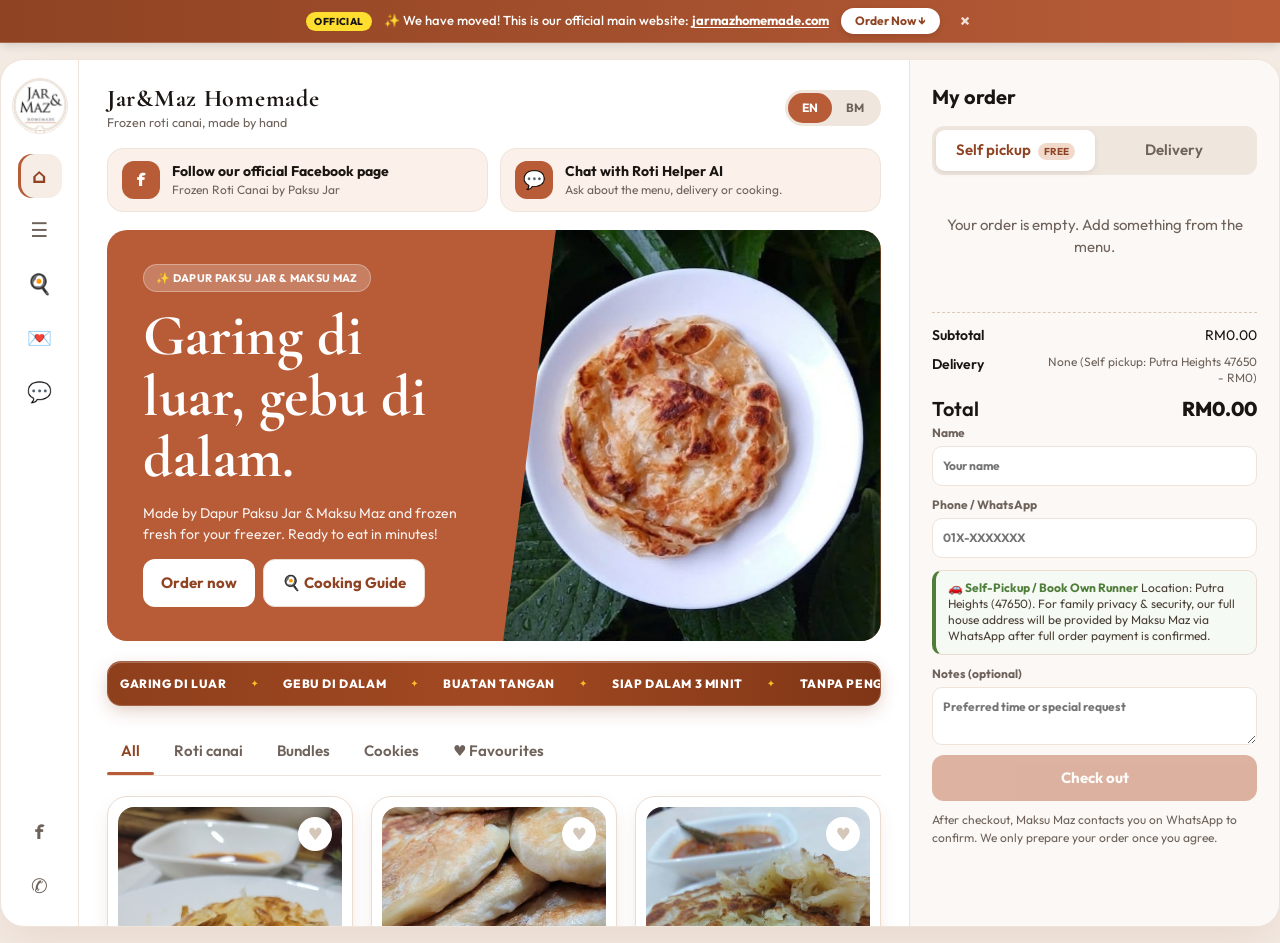
==== commit c14e96cb: "Add files via upload" ====
--- a/index.html
+++ b/index.html
@@ -523,14 +523,56 @@
 document.addEventListener('touchend',endDrag);document.addEventListener('touchcancel',endDrag);
 })();
 </script>
+<!-- FULLSCREEN LANDING SPLASH SCREEN -->
+<aside class="sp-screen" id="spScreen" role="dialog" aria-modal="true" aria-label="Welcome to Jar&amp;Maz Homemade">
+  <div class="sp-pop">
+    <h2>Garing di luar,<br>gebu di dalam.</h2>
+    <div class="sp-low">
+      <button class="sp-go" id="spGoBtn" type="button" aria-label="Get started">
+        <span>Get started</span>
+        <i>&#8599;</i>
+      </button>
+      <p>Frozen roti canai, 5 pieces a pack. Beef or plain, ready in minutes.</p>
+    </div>
+  </div>
+</aside>
+<script>
+(function(){
+  var sp=document.getElementById('spScreen');
+  if(!sp)return;
+  // If desktop (not mobile or squeezed), immediately dismiss without showing
+  if(window.innerWidth >= 1000){
+    sp.remove();
+    return;
+  }
+  var dismissed=false,timer=null;
+  function dismissSplash(){
+    if(dismissed)return;
+    dismissed=true;
+    if(timer){clearTimeout(timer);timer=null;}
+    sp.classList.add('out');
+    setTimeout(function(){if(sp&&sp.parentNode)sp.parentNode.removeChild(sp);},550);
+  }
+  timer=setTimeout(dismissSplash,5000);
+  sp.addEventListener('click',dismissSplash);
+  var btn=document.getElementById('spGoBtn');
+  if(btn){
+    btn.addEventListener('keydown',function(e){
+      if(e.key==='Enter'||e.key===' '){e.preventDefault();dismissSplash();}
+    });
+  }
+  window.addEventListener('resize',function(){
+    if(window.innerWidth >= 1000 && !dismissed){dismissSplash();}
+  });
+})();
+</script>
 <!-- POLISH-END -->
-</head><body>
 <div class="ann-topbar" id="annTopbar">
   <div class="ann-topbar-inner">
-    <span class="ann-topbar-pill" data-t="annBadge">NEW</span>
-    <span class="ann-topbar-msg" data-t="annBarText">Laman web rasmi kami kini beroperasi di <b>jarmazhomemade.com</b></span>
-    <a href="https://jarmazhomemade.com/" class="ann-topbar-btn" data-t="annBarBtn" id="annBarBtn">Pergi ke Laman Baru →</a>
-    <button type="button" class="ann-topbar-x" id="annBarClose" aria-label="Tutup bar">×</button>
+    <span class="ann-topbar-pill" data-t="annBadge">OFFICIAL</span>
+    <span class="ann-topbar-msg" data-t="annBarText">Laman web rasmi kami kini beroperasi di <b>jamazhomemade.com</b></span>
+    <a href="https://jarmazhomemade.com/" class="ann-topbar-btn" data-t="annBarBtn" id="annBarBtn">Order Now →</a>
+    <button type="button" class="ann-topbar-x" id="annBarClose" aria-label="Tutup bar" onclick="document.getElementById('annTopbar').style.display='none'">×</button>
   </div>
 </div>
 <div class="app">
@@ -543,8 +585,9 @@
 <main class="main" id="top">
 <div class="hd"><div class="bar"><img src="[data-uri]" onerror="this.onerror=null;this.src='assets/logo.jpg'" alt="Jar&amp;Maz Homemade logo"><div><b>Jar&amp;Maz<span class="m-hide"> Homemade</span></b><small class="m-hide" data-t="tag">Frozen roti canai, made by hand</small><span class="m-brand-sub">HOMEMADE</span></div></div><div class="hd-actions"><a class="m-soc-btn" href="https://www.facebook.com/FrozenRotiCanaiByPaksu" target="_blank" rel="noopener" title="Frozen Roti Canai by Paksu Jar" aria-label="Frozen Roti Canai by Paksu Jar">f</a><a class="m-soc-btn" href="https://wa.me/60192788617" target="_blank" rel="noopener" title="WhatsApp us" aria-label="WhatsApp us">✆</a><div class="lg" role="group" aria-label="Language"><button data-lang="en" class="on">EN</button><button data-lang="ms">BM</button></div></div></div>
 <div class="top"><a class="tc" href="https://www.facebook.com/FrozenRotiCanaiByPaksu" target="_blank" rel="noopener"><span class="ti">f</span><span><b data-t="fbT">Follow our official Facebook page</b><small data-t="fbS">Frozen Roti Canai by Paksu Jar</small></span></a><button class="tc" data-go="chat"><span class="ti">💬</span><span><b data-t="chT">Chat with Roti Helper</b><small data-t="chS">Ask about the menu, delivery or cooking.</small></span></button></div>
-<section class="banner"><div class="bt"><h1 data-t="hero">Garing di luar, gebu di dalam.</h1><p data-t="heroP">Disediakan oleh Dapur Paksu Jar &amp; Maksu Maz dan dibekukan segar untuk freezer anda. Siap untuk dimakan hanya dalam beberapa minit!</p><div style="display:flex;gap:8px;flex-wrap:wrap"><a class="btn" href="#menu" data-t="order">Order now</a><a class="btn" style="background:#fff;color:var(--or2);border:1.5px solid #ebdcd0" href="#instructions" data-t="cookGuideBtn">🍳 Cara Masak</a></div></div><img id="hero" alt="Flaky roti canai on a plate"></section>
+<section class="banner"><div class="bt"><span class="bt-pill" data-t="heroBadge">✨ Dapur Paksu Jar &amp; Maksu Maz</span><h1 data-t="hero">Garing di luar, gebu di dalam.</h1><p data-t="heroP">Disediakan oleh Dapur Paksu Jar &amp; Maksu Maz dan dibekukan segar untuk freezer anda. Siap untuk dimakan hanya dalam beberapa minit!</p><div style="display:flex;gap:8px;flex-wrap:wrap"><a class="btn" href="#menu" data-t="order">Order now</a><a class="btn" style="background:#fff;color:var(--or2);border:1.5px solid #ebdcd0" href="#instructions" data-t="cookGuideBtn">🍳 Cara Masak</a></div></div><img id="hero" src="assets/roti_leaf.png" alt="Flaky roti canai on a plate"></section>
 <div class="mq" aria-hidden="true"><div class="mq-t"><span>Garing di luar</span><span>Gebu di dalam</span><span>Buatan tangan</span><span>Siap dalam 3 minit</span><span>Tanpa pengawet</span><span>Tanpa perlu minyak semasa memanas</span><span>Terus dari freezer</span><span>Garing di luar</span><span>Gebu di dalam</span><span>Buatan tangan</span><span>Siap dalam 3 minit</span><span>Tanpa pengawet</span><span>Tanpa perlu minyak semasa memanas</span><span>Terus dari freezer</span></div></div>
+
 <div id="menu"></div>
 <div class="tabs" role="tablist"><button class="on" data-tab="all" data-t="tAll">All</button><button data-tab="roti" data-t="tRoti">Roti canai</button><button data-tab="bundle" data-t="tBun">Bundles</button><button data-tab="cookies" data-t="tCookies">Cookies</button><button data-tab="fav" data-t="tFav">♥ Favourites</button></div>
 <div class="grid" id="grid"></div>
@@ -866,7 +909,7 @@
 const P=[{id:'roti',name:'Frozen Roti Canai',d:'5 pieces per pack. Flaky, buttery and freezer-ready.',price:8,cat:'roti',tag:'Best seller',weight:0.53,img:IMG2},
 {id:'beef',name:'Frozen Beef Roti Canai',d:'2 pieces per pack. Generous savoury beef. Delicious by itself or with gravy.',price:14,cat:'roti',tag:'Family favourite',weight:0.30,img:'[data-uri]'},
 {id:'bundle',name:'Family Freezer Bundle',d:'6 Beef packs (RM14) + 2 Plain packs (RM8), RM100 value.',price:99,cat:'bundle',tag:'Save RM1',weight:2.86,img:IMG1},
-{id:'cookies',name:'Chocolate Chip Cookies',d:"Made with premium Golden Churn Butter and Beryl's chocolate chips, loaded with crunchy almonds and walnuts. Dah rasa satu, mesti nak lagi!",price:38,cat:'cookies',tag:'New',weight:0.35,img:IMG_COOKIES},
+{id:'cookies',name:'Chocolate Chip Cookies',d:"Made with premium Golden Churn Butter and Beryl's chocolate chips, loaded with crunchy almonds and walnuts. 33–36 pcs/jar · Nett ~200g–210g (Gross 263g–275g) · Jar: Ø 9cm × H 10.5cm.",price:38,cat:'cookies',tag:'New',weight:0.275,img:IMG_COOKIES},
 {id:'doorgift',name:'Wedding & Event Doorgift Cookies',d:'Doorgift cookies in cute mini jars for weddings, corporate events & aqiqah. Minimum order: 100 small jars.',price:0,cat:'cookies',tag:'Min 100 Jars',isInquiry:true,weight:0.15,img:'assets/doorgift.jpg'}];
 const $=id=>document.getElementById(id),money=n=>'RM'+n.toFixed(2),by=id=>P.find(p=>p.id===id),getCartWeight=()=>Object.entries(cart).reduce((s,[id,q])=>{const p=by(id);return s+(p&&p.weight?p.weight:0.53)*q},0);
 const esc=s=>String(s).replace(/[&<>"]/g,c=>({'&':'&amp;','<':'&lt;','>':'&gt;','"':'&quot;'}[c]));
@@ -888,7 +931,7 @@
 function setStep(s){checkoutStep=s;const isMob=window.innerWidth<1000;if(!isMob){$('pStep1').classList.remove('hide');$('pStep2').classList.remove('hide-mobile-step');$('backStep1').classList.add('hide');$('panelTitle').innerHTML=tr('my');return}if(s===1){$('pStep1').classList.remove('hide');$('pStep2').classList.add('hide-mobile-step');$('backStep1').classList.add('hide');$('panelTitle').innerHTML=tr('my')}else{$('pStep1').classList.add('hide');$('pStep2').classList.remove('hide-mobile-step');$('backStep1').classList.remove('hide');$('panelTitle').innerHTML=tr('custDetails')}}
 window.addEventListener('resize',()=>{setStep(checkoutStep)});
 let curProd=null,curQty=1;
-function openProduct(id){const p=by(id);if(!p)return;curProd=p;curQty=1;$('pmName').textContent=(L[lang]&&L[lang]['n_'+p.id])||p.name;$('pmPrice').textContent=p.isInquiry?tr('dmPrice'):money(p.price);$('pmDesc').textContent=tr('d_'+p.id);$('pmTag').textContent=tr('g_'+p.id);const feats=$('pmFeatures');if(feats){if(p.id==='doorgift'){feats.classList.remove('two-col');feats.innerHTML=`<div class="pm-feat"><i>💒</i><span>${tr('pmDoorgift1')}</span></div><div class="pm-feat"><i>🎁</i><span>${tr('pmDoorgift2')}</span></div><div class="pm-feat"><i>🧈</i><span>${tr('pmDoorgift3')}</span></div>`}else if(p.id==='cookies'||p.cat==='cookies'){feats.classList.add('two-col');feats.innerHTML=`<div class="pm-feat"><i>🧈</i><span data-t="pmCookies1">${tr('pmCookies1')}</span></div><div class="pm-feat"><i>🍪</i><span data-t="pmCookies2">${tr('pmCookies2')}</span></div>`}else{feats.classList.remove('two-col');feats.innerHTML=`<div class="pm-feat"><i>❄️</i><span data-t="pmFreezer">${tr('pmFreezer')}</span></div><div class="pm-feat"><i>🍳</i><span data-t="pmFry">${tr('pmFry')}</span></div><div class="pm-feat"><i>✨</i><span data-t="pmHandmade">${tr('pmHandmade')}</span></div>`}}const cookEl=$('pmCook');if(cookEl){if(p.id==='doorgift'){cookEl.style.display='block';cookEl.innerHTML=`<div class="pm-doorgift-note"><b>${tr('pmDoorgiftTitle')}</b><span>${tr('pmDoorgiftNote')}</span></div>`}else if(p.id==='beef'){cookEl.style.display='block';cookEl.innerHTML=`<b>${tr('pmCookTitle')}</b><span>${tr('pmCookBeef')}</span><a href="#instructions" onclick="closeProduct();if(typeof setGuideTab==='function'){setGuideTab('beef');setGuideMethod('beef','air')}">${tr('pmCookMore')} →</a>`}else if(p.id==='roti'){cookEl.style.display='block';cookEl.innerHTML=`<b>${tr('pmCookTitle')}</b><span>${tr('pmCookPlain')}</span><a href="#instructions" onclick="closeProduct();if(typeof setGuideTab==='function'){setGuideTab('plain');setGuideMethod('plain','pan')}">${tr('pmCookMore')} →</a>`}else if(p.id==='bundle'){cookEl.style.display='block';cookEl.innerHTML=`<b>${tr('pmCookTitle')}</b><span>${tr('pmCookBundle')}</span><a href="#instructions" onclick="closeProduct();if(typeof setGuideTab==='function'){setGuideTab('beef')}">${tr('pmCookMore')} →</a>`}else{cookEl.style.display='none';cookEl.innerHTML=''}}if($('pmActionsReg')&&$('pmActionsInquiry')){if(p.isInquiry){$('pmActionsReg').style.display='none';$('pmActionsInquiry').style.display='flex';const waMsg=lang==='ms'?'Salam Maksu Maz, saya berminat nak buat tempahan Doorgift Cookies untuk majlis (minimum 100 balang kecil). Boleh saya dapatkan maklumat harga dan tarikh tempahan?':'Hello Maksu Maz, I am interested in inquiring about Wedding/Event Doorgift Cookies (minimum 100 small jars). Could you please share the pricing and booking details?';const waUrl='https://wa.me/60192788617?text='+encodeURIComponent(waMsg);$('pmInquiryBtn').href=waUrl;if($('pmInquiryBtnText'))$('pmInquiryBtnText').textContent=tr('pmDoorgiftBtn')}else{$('pmActionsReg').style.display='flex';$('pmActionsInquiry').style.display='none'}}if(p.img){$('pmImg').src=p.img;$('pmImg').alt=p.name;$('pmImg').style.display='block';$('pmPhE').style.display='none'}else{$('pmImg').style.display='none';$('pmPhE').style.display='block'}updatePmTotal();$('prodModal').classList.add('show');$('bd').classList.add('show')}
+function openProduct(id){const p=by(id);if(!p)return;curProd=p;curQty=1;$('pmName').textContent=(L[lang]&&L[lang]['n_'+p.id])||p.name;$('pmPrice').textContent=p.isInquiry?tr('dmPrice'):money(p.price);$('pmDesc').textContent=tr('d_'+p.id);$('pmTag').textContent=tr('g_'+p.id);const feats=$('pmFeatures');if(feats){if(p.id==='doorgift'){feats.classList.remove('two-col');feats.innerHTML=`<div class="pm-feat"><i>💒</i><span>${tr('pmDoorgift1')}</span></div><div class="pm-feat"><i>🎁</i><span>${tr('pmDoorgift2')}</span></div><div class="pm-feat"><i>🧈</i><span>${tr('pmDoorgift3')}</span></div>`}else if(p.id==='cookies'||p.cat==='cookies'){feats.classList.add('two-col');feats.innerHTML=`<div class="pm-feat"><i>🍪</i><span data-t="pmCookies1">${tr('pmCookies1')}</span></div><div class="pm-feat"><i>📏</i><span data-t="pmCookies2">${tr('pmCookies2')}</span></div><div class="pm-feat"><i>⚖️</i><span data-t="pmCookies3">${tr('pmCookies3')}</span></div><div class="pm-feat"><i>🧈</i><span data-t="pmCookies4">${tr('pmCookies4')}</span></div>`}else{feats.classList.remove('two-col');feats.innerHTML=`<div class="pm-feat"><i>❄️</i><span data-t="pmFreezer">${tr('pmFreezer')}</span></div><div class="pm-feat"><i>🍳</i><span data-t="pmFry">${tr('pmFry')}</span></div><div class="pm-feat"><i>✨</i><span data-t="pmHandmade">${tr('pmHandmade')}</span></div>`}}const cookEl=$('pmCook');if(cookEl){if(p.id==='doorgift'){cookEl.style.display='block';cookEl.innerHTML=`<div class="pm-doorgift-note"><b>${tr('pmDoorgiftTitle')}</b><span>${tr('pmDoorgiftNote')}</span></div>`}else if(p.id==='beef'){cookEl.style.display='block';cookEl.innerHTML=`<b>${tr('pmCookTitle')}</b><span>${tr('pmCookBeef')}</span><a href="#instructions" onclick="closeProduct();if(typeof setGuideTab==='function'){setGuideTab('beef');setGuideMethod('beef','air')}">${tr('pmCookMore')} →</a>`}else if(p.id==='roti'){cookEl.style.display='block';cookEl.innerHTML=`<b>${tr('pmCookTitle')}</b><span>${tr('pmCookPlain')}</span><a href="#instructions" onclick="closeProduct();if(typeof setGuideTab==='function'){setGuideTab('plain');setGuideMethod('plain','pan')}">${tr('pmCookMore')} →</a>`}else if(p.id==='bundle'){cookEl.style.display='block';cookEl.innerHTML=`<b>${tr('pmCookTitle')}</b><span>${tr('pmCookBundle')}</span><a href="#instructions" onclick="closeProduct();if(typeof setGuideTab==='function'){setGuideTab('beef')}">${tr('pmCookMore')} →</a>`}else if(p.id==='cookies'||p.cat==='cookies'){cookEl.style.display='block';cookEl.innerHTML=`<div class="pm-doorgift-note" style="border-left-color:var(--or)"><b>${tr('pmCookiesSpecTitle')}</b><span>${tr('pmCookiesSpecNote')}</span></div>`}else{cookEl.style.display='none';cookEl.innerHTML=''}}if($('pmActionsReg')&&$('pmActionsInquiry')){if(p.isInquiry){$('pmActionsReg').style.display='none';$('pmActionsInquiry').style.display='flex';const waMsg=lang==='ms'?'Salam Maksu Maz, saya berminat nak buat tempahan Doorgift Cookies untuk majlis (minimum 100 balang kecil). Boleh saya dapatkan maklumat harga dan tarikh tempahan?':'Hello Maksu Maz, I am interested in inquiring about Wedding/Event Doorgift Cookies (minimum 100 small jars). Could you please share the pricing and booking details?';const waUrl='https://wa.me/60192788617?text='+encodeURIComponent(waMsg);$('pmInquiryBtn').href=waUrl;if($('pmInquiryBtnText'))$('pmInquiryBtnText').textContent=tr('pmDoorgiftBtn')}else{$('pmActionsReg').style.display='flex';$('pmActionsInquiry').style.display='none'}}if(p.img){$('pmImg').src=p.img;$('pmImg').alt=p.name;$('pmImg').style.display='block';$('pmPhE').style.display='none'}else{$('pmImg').style.display='none';$('pmPhE').style.display='block'}updatePmTotal();$('prodModal').classList.add('show');$('bd').classList.add('show')}
 function closeProduct(){$('prodModal').classList.remove('show');if(!$('panel').classList.contains('open')&&!$('modal').classList.contains('show')){$('bd').classList.remove('show')}}
 function updatePmTotal(){$('pmCount').textContent=curQty;$('pmAddTotal').textContent=money(curProd?curProd.price*curQty:0)}
 
@@ -1041,6 +1084,11 @@
       ?"🚚 CARA PENGHANTARAN & AMBIL SENDIRI:\n\n1️⃣ Putra Heights (47650): 100% PENGHANTARAN PERCUMA (RM0.00) terus ke pintu rumah!\n2️⃣ Lembah Klang (Klang Valley):\n• Pilihan A: Dapur Paksu Jar (Kadar Tetap bermula RM5, dihantar dalam cooler box).\n• Pilihan B: GrabExpress (Tambang mengikut resit app Grab sebenar).\n• Pilihan C: Tempah runner Grab/Lalamove sendiri (Guna voucher anda).\n3️⃣ Luar Lembah Klang / Outstation: Ninja Van Cold Chain (penghantaran beku khas)."
       :"🚚 DELIVERY & PICKUP OPTIONS:\n\n1️⃣ Putra Heights (47650): 100% FREE DOORSTEP DELIVERY (RM0.00)!\n2️⃣ Klang Valley:\n• Option A: Dapur Paksu Jar (Flat rate from RM5 in cooler box).\n• Option B: GrabExpress (Live fare from official Grab receipt).\n• Option C: Book your own runner (use your own Grab vouchers).\n3️⃣ Outside Klang Valley: Ninja Van Cold Chain dedicated frozen delivery.";
   }
+  if(/cookie|biskut|choc|chocolate|chip/i.test(q)){
+    return isMs
+      ?"🍪 BISKUT COKLAT CIP MENTEGA EMAS (Jar&Maz):\n\n• Harga: RM38.00 sebalang\n• Kuantiti: 33 – 36 keping biskut setiap balang\n• Berat Bersih (Nett): ~200g – 210g satu bekas\n• Berat Kasar (Sekali bekas): 263g – 275g\n• Saiz Balang: Diameter 9cm, Tinggi 10.5cm\n• Bahan Premium: Diperbuat daripada Mentega Golden Churn asli & cip coklat Beryl's bersama badam & walnut rangup!"
+      :"🍪 GOLDEN CHURN CHOCOLATE CHIP COOKIES (Jar&Maz):\n\n• Price: RM38.00 per jar\n• Quantity: 33 – 36 pcs cookies in a jar\n• Net Weight: Nett ~200g – 210g per jar\n• Gross Weight (with jar): 263g – 275g\n• Jar Dimensions: Diameter 9cm, Height 10.5cm\n• Premium Ingredients: Made with pure Golden Churn Butter & Beryl's chocolate chips, packed with crunchy almonds & walnuts!";
+  }
   if(/doorgift|kahwin|wedding|majlis|gift|balang|cenderahati|kenduri|event/i.test(q)){
     return isMs
       ?"🎁 BISKUT DOORGIFT KAHWIN & MAJLIS (Jar&Maz):\n\n• Biskut mini coklat cip mentega emas (Golden Churn) dalam balang kecil comel.\n• Pembelian minimum: 100 balang kecil.\n• Sesuai untuk: Majlis perkahwinan, pertunangan, aqiqah, kenduri doa selamat & cenderahati korporat.\n• Sebut Harga & Tempahan: Sila hubungi Maksu Maz secara terus di WhatsApp (+6019-278 8617) untuk perbincangan harga mengikut kuantiti & tarikh slot majlis anda!"
@@ -1048,8 +1096,8 @@
   }
   if(/menu|harga|price|pricing|cost|senarai|berapa/i.test(q)){
     return isMs
-      ?"📋 SENARAI HARGA MENU JAR&MAZ:\n\n1. Roti Canai Biasa (5 kpg/pek) — RM8.00\n2. Beef Roti Canai (2 kpg/pek) — RM14.00\n3. Family Bundle (6 Beef + 2 Biasa) — RM99.00 (Jimat RM1!)\n4. Biskut Coklat Cip Mentega Emas (Golden Churn Cookies) — RM38.00\n5. Biskut Doorgift Kahwin / Majlis (Min 100 balang kecil) — DM Maksu Maz untuk sebut harga\n\nPenghantaran PERCUMA untuk seluruh Putra Heights (47650)!"
-      :"📋 JAR&MAZ MENU & PRICES:\n\n1. Signature Plain Roti (5 pcs/pack) — RM8.00\n2. Beef Roti Canai (2 pcs/pack) — RM14.00\n3. Family Bundle (6 Beef + 2 Plain) — RM99.00 (Save RM1!)\n4. Golden Churn Choc Chip Cookies — RM38.00\n5. Wedding & Event Doorgift Cookies (Min 100 small jars) — DM Maksu Maz for quotation\n\nFREE Delivery in Putra Heights (47650)!";
+      ?"📋 SENARAI HARGA MENU JAR&MAZ:\n\n1. Roti Canai Biasa (5 kpg/pek) — RM8.00\n2. Beef Roti Canai (2 kpg/pek) — RM14.00\n3. Family Bundle (6 Beef + 2 Biasa) — RM99.00 (Jimat RM1!)\n4. Biskut Coklat Cip Mentega Emas (33–36 kpg, Nett ~200g–210g) — RM38.00\n5. Biskut Doorgift Kahwin / Majlis (Min 100 balang kecil) — DM Maksu Maz untuk sebut harga\n\nPenghantaran PERCUMA untuk seluruh Putra Heights (47650)!"
+      :"📋 JAR&MAZ MENU & PRICES:\n\n1. Signature Plain Roti (5 pcs/pack) — RM8.00\n2. Beef Roti Canai (2 pcs/pack) — RM14.00\n3. Family Bundle (6 Beef + 2 Plain) — RM99.00 (Save RM1!)\n4. Golden Churn Choc Chip Cookies (33–36 pcs, Nett ~200g–210g) — RM38.00\n5. Wedding & Event Doorgift Cookies (Min 100 small jars) — DM Maksu Maz for quotation\n\nFREE Delivery in Putra Heights (47650)!";
   }
   if(/\b(hi|hello|hai|test|hey|assalam|salam|pagi|petang|malam)\b/i.test(q)){
     return isMs
@@ -1144,8 +1192,8 @@
 }
 document.querySelectorAll('.guide-tab-btn').forEach(btn=>{btn.onclick=()=>setGuideTab(btn.dataset.guidetab)});
 document.querySelectorAll('.guide-method-btn').forEach(btn=>{btn.onclick=()=>setGuideMethod(btn.dataset.panel,btn.dataset.targetMethod)});
-const L={en:{heroBadge:"✨ Dapur Paksu Jar & Maksu Maz",dpBadge:"🛵 FREE DELIVERY",phFreePromo:"to your doorstep if your address is in Putra Heights",eFree:"FREE (RM0.00)",ePhBadge:"Putra Heights (FREE)",ePhPromo:"🎉 Free delivery to your doorstep if your address is in Putra Heights!",ePhNote:"Special promotion: Delivery to your doorstep in Putra Heights is 100% FREE!",eRcptFree:"Delivery (Putra Heights - FREE)",rnD_free:"Free delivery to your doorstep for Putra Heights! Maksu Maz will contact you shortly to confirm timing.",hero:'Garing di luar, gebu di dalam.',heroP:"Made by Dapur Paksu Jar & Maksu Maz and frozen fresh for your freezer. Ready to eat in minutes!",order:'Order now',tAll:'All',tRoti:'Roti canai',tBun:'Bundles',tCookies:'Cookies',tFav:'♥ Favourites',s1:'Keep it frozen',s1d:"Store in freezer until ready. No thawing needed.",s2:'Ready to eat in minutes',s2d:'Panfry or airfry without oil. Crispy on the outside, fluffy on the inside.',s3:'Serve with gravy of your choice',s3d:'Delicious with gravy of your choice, sambal or by itself.',fbT:'Follow our official Facebook page',fbS:'Frozen Roti Canai by Paksu Jar',chT:'Chat with Roti Helper AI',chTitle:'Roti Helper AI',qCook:'🔥 How to cook / heat?',qBeef:'🥩 About Beef Roti',qDel:'🚚 Delivery & pickup',qMenu:'💰 Prices & bundle',chS:'Ask about the menu, delivery or cooking.',tag:'Frozen roti canai, made by hand',my:'My order',mPick:'Self pickup',mPickBadge:'FREE',tipPickupTitle:'Want to save on delivery?',tipPickupDesc:'Choose Self pickup in Putra Heights (47650) to remove delivery costs completely (RM0.00)!',tipSwitch:'Switch to Free Self-Pickup',mDel:'Delivery',sub:'Subtotal',del:'Delivery',total:'Total',feeP:'None (Self pickup: Putra Heights 47650 - RM0)',feeD:'Putra Heights (FREE) · Klang Valley (by Paksu Jar) · Outstation (Ninja Van)',zKV:'🛵 Klang Valley (KV)',zNKV:'❄️ Outside KV (Ninja Van)',eNinja:'Ninja Van Cold Chain (Frozen Delivery)',eNinjaStd:'Ninja Van Standard (Drop-off)',eNinjaSep:"Ninja Van Separate Delivery (2 Parcels)",eNinjaColdParcel:"Parcel 1: Frozen Products (Cold Chain)",eNinjaStdParcel:"Parcel 2: Dry Cookies (Standard Drop-off)",eCold:"Cold",eDry:"Dry",eParcelSub:"Parcel total",eTwoParcels:"2 Parcels",eNkvDest:'Destination: Outside Klang Valley (NKV)',eWeight:'Order weight',eTier:'Rate tier',eBaseRate:'Walk-in base rate (excl. SST)',eSst:'SST (6%)',eNinjaNote:'Estimated frozen delivery by Ninja Van. Maksu Maz will confirm final rate & schedule with Ninja Van after order submission.',eNinjaStdNote:'Ninja Van West Malaysia Drop-off basic rate for cookies (ambient). Maksu Maz will drop off your package at Ninja Van for direct delivery to your doorstep.',eNinjaSepNote:'Separate deliveries: Frozen items are dispatched in an insulated cold box via Ninja Van Cold Chain, while dry cookies are dropped off via Ninja Van Standard Delivery. You will receive 2 tracking numbers.',eNinjaConfirm:'Confirmed with Ninja Van',eHintNkv:'Weight-based cold chain estimate for outside Klang Valley.',eRcptNkv:'Delivery (Ninja Van Cold Chain)',eRcptNkvStd:'Delivery (Ninja Van Standard)',eRcptNkvSep:'Delivery (2 Parcels: Cold Chain + Standard Drop-off)',rnD_nkv:'Outside Klang Valley orders use Ninja Van Cold Chain frozen delivery. Maksu Maz will confirm final delivery details with Ninja Van.',rnD_nkvStd:'Outside Klang Valley cookie orders use Ninja Van Standard Delivery (Drop-off). Maksu Maz will drop off your package at Ninja Van and share your tracking number.',rnD_nkvSep:'Mixed orders outside Klang Valley are delivered in 2 separate shipments: frozen items via Ninja Van Cold Chain and dry cookies via Ninja Van Standard Drop-off. Maksu Maz will share tracking numbers for both parcels.',eT:'Estimated delivery cost',eGo:'Calculate',eHint:'Enter your address, then tap Calculate.',eBusy:'Finding your address…',eErr:'Address not found. Add your area or postcode, or Maksu Maz will confirm the fee.',eMoto:'Motorcycle',eUpTo:'up to',eShow:'Show formula',eHide:'Hide formula',eFx:'Base fare + (Rate per km × Distance)',eBase:'Base fare',eRate:'Rate per km',eDist:'Distance',eCh:'Distance charge',eTot:'Estimate',eNote:'Estimate only. Maksu Maz confirms the final fee, which can change with traffic and demand.',eEst:'estimate',eRcpt:'Delivery (est.)',eMapH:'Drag the pin to your exact gate or door. The estimate updates.',eOk:'Confirm location',eOkd:'✓ Location confirmed',eMap:'Open in Google Maps',eMapL:'Map pin',eTotal:'Estimated total',lName:'Name',lPhone:'Phone / WhatsApp',lAddr:'Delivery address',lNotes:'Notes (optional)',pName:'Your name',pAddr:'House number, street, area',pNotes:'Preferred time or special request',go:'Check out',fine:'After checkout, Maksu Maz contacts you on WhatsApp to confirm. We only prepare your order once you agree.',nHome:'Home',nMenu:'Menu',nOrder:'Order',nChat:'Chat',rcpt:'ORDER RECEIPT',print:'Print',wa:'Send to WhatsApp',close:'Close',note:'Note',rnH:'Order not confirmed yet.',rnB:'Tap Send to WhatsApp so Maksu Maz receives your order. Maksu Maz will contact you to confirm timing, and if GrabExpress is selected, she will WhatsApp you an official Grab app screenshot to confirm the live fare before dispatch.',rnD:'The delivery fee will be confirmed then too.',each:'each',added:'Added to your order',empty:'Your order is empty. Add something from the menu.',emptyTitle:'Your order is empty',emptySub:'Choose your favourite roti from our menu to get started.',browseMenu:'Browse menu',viewOrder:'View order',items:'items',item:'item',stepDetails:'Continue to Details',stepBack:'Back to items',custDetails:'Customer Details',addToOrder:'Add to order',pmFreezer:'Freezer-ready',pmFry:'Ready in minutes',pmHandmade:'Handmade daily',none:'Nothing here yet. Try another tab.',g_roti:'Best seller',g_beef:'Family favourite',g_bundle:'Save RM1',g_cookies:'New',n_doorgift:"Wedding & Event Doorgift Cookies",g_doorgift:'Min 100 Jars',d_doorgift:'Exclusive mini cookie jars for weddings, corporate events & aqiqah. Minimum purchase 100 small jars. DM Maksu Maz for inquiries & quotation.',dmPrice:'DM for Price',dmInquiry:'💬 DM Maksu',pmDoorgift1:'Weddings & Events',pmDoorgift2:'Min. 100 Small Jars',pmDoorgift3:'Golden Churn Butter',pmDoorgiftTitle:'🎁 Wedding & Event Doorgift Inquiries:',pmDoorgiftNote:'Minimum order is 100 small jars. Pricing depends on your total quantity. Please contact Maksu Maz directly on WhatsApp for quotation & slot booking.',pmDoorgiftBtn:'💬 Inquire Maksu Maz on WhatsApp',d_roti:'5 pieces per pack. Flaky, buttery and freezer-ready.',d_beef:'2 pieces per pack. Loaded with seasoned aromatic chinese minced beef. Delicious by itself or with gravy.',d_bundle:'6 Beef packs + 2 Plain packs (RM100 value). Complete family stock-up for only RM99!',d_cookies:"Made with premium Golden Churn Butter and Beryl's chocolate chips, loaded with crunchy almonds and walnuts. Dah rasa satu, mesti nak lagi!",pmCookies1:"Premium ingredients",pmCookies2:"Freshly baked to order",waH:'Hi Jar&Maz Homemade! Here is my order',wName:'Name',wPhone:'Phone',wFul:'Fulfilment',wAddr:'Address',wNotes:'Notes',waF:'Please confirm my order. Thank you!',greet:'Hello! I’m the Roti Helper AI. Ask me about our menu, prices, delivery or how to cook your roti.',typing:'Typing...',typingSlow:'Typing...',chPh:'Ask about our roti...',chNo:'Sorry, I could not answer that. Please message us on WhatsApp.',chErr:'Our helper is unavailable right now. Please message us on WhatsApp at +6019-278 8617.',fbCardT:"Help our family grow with your honest feedback",fbCardS:"Tried our frozen roti canai? Tell us what you loved and where we can improve. Your honest feedback and critical criticism help our family serve you better.",fbCardBtn:"Share Feedback →",rcptFb:"💌 Have feedback? Help our family improve →",annBadge:"NEW",annCardTitle:"Official Main Website",annCardLive:"LIVE ●",annCardSub:"https://jarmazhomemade.com/",annFeat1:"Fresh Roti",annFeat2:"Direct Order",annFeat3:"Auto Delivery",annCardBtn:"jarmazhomemade.com",annTitle:"We Have Moved to Our New Website!",annDesc:"Our official website is now permanently active at <b>jarmazhomemade.com</b>. Enjoy seamless online ordering, automated delivery fee calculations, and our latest deals!",annBtn:"Go to jarmazhomemade.com →",annStay:"Stay on this page (Archive site)",annBarText:"We have moved to our official main website: <b>jarmazhomemade.com</b>",annBarBtn:"Visit New Site →",annBadgeMain:"OFFICIAL",annBarTextMain:"✨ We have moved! This is our official main website: <b>jarmazhomemade.com</b>",annBarBtnMain:"Order Now ↓",optA_title:"Option A: Dapur Paksu Jar",optA_desc:"Personal delivery by Paksu Jar in cooler box. Zero surge pricing (flat rate).",optB_title:"Option B: GrabExpress",optB_desc:"No estimated fare shown to avoid discrepancies. Fare is based 100% on the live Grab app upon dispatch. Maksu Maz will WhatsApp the official Grab booking screenshot for direct, transparent payment.",optB_closed:"🌙 GrabExpress cut-off is 6:00 PM. Please choose Dapur Paksu Jar.",optB_priceText:"Live Grab App Rate",badgeLiveRate:"📱 Live Grab Rate",badgeScreenshot:"🧾 WhatsApp Screenshot",grabSaver:"4-Hour (Saver)",grabInst:"Instant",badgeCheapest:"💰 Cheapest",badgeDirect:"❄️ Cooler Box Care",badgeNoSurge:"✨ Zero Surge (Flat)",badgePeakSurge:"⚡ Peak Surge",badgeGrabClosed:"🌙 Closed >6PM",badgeFast:"⚡ On-Demand",eRcptGrab:"Delivery (GrabExpress: Live App Fare)",eRcptPaksu:"Delivery (Dapur Paksu Jar)",optC_title:"Option C: Book Own Grab / Runner",optC_desc:"Book your own Grab/Lalamove runner to pick up from our house (you can use your own promo vouchers!). For family privacy, Maksu Maz will WhatsApp our full house address once full order payment is confirmed.",optC_priceText:"Pay to Rider",badgeZeroFee:"💰 Pay to Rider",badgeOwnVoucher:"🏷️ Use Own Vouchers",badgeAddressAfterPay:"🔒 Address After Payment",eRcptSelfGrab:"Delivery (Option C: Book Own Grab/Runner)",selfPickTitle:"Self-Pickup / Book Own Runner",selfPickDesc:"Location: Putra Heights (47650). For family privacy & security, our full house address will be provided by Maksu Maz via WhatsApp after full order payment is confirmed.",cookGuideBtn:"🍳 Cooking Guide",guideBadge:"🔥 Cooking Guide",guideTitle:"Preparation & Cooking Instructions",guideSub:"Follow these simple steps for roti canai that is crispy on the outside and soft, layered on the inside—just like freshly flipped at the stall!",gTabBeef:"🥩 Beef Roti Canai",gTabPlain:"🥞 Plain Roti Canai",gTabCreative:"✨ Paksu's Creative Recipes",gMethodLbl:"Choose Method:",gBtnAir:"🌪️ Air Fryer",gBtnPan:"🍳 Pan-fry (Skillet)",gBtnFreezer:"♨️ Straight from Freezer",gBtnAll:"📋 All Methods",gBeefAirTitle:"Air Fryer Method (Quick & Crispy)",gBeefAirTag:"170°C (3–5 Mins) · Frozen: 165°C",gBeefAir1:"<strong>If Thawed / From Fridge:</strong><ul class=\"guide-sub-list\"><li><strong>Temp:</strong> 170°C</li><li><strong>Time:</strong> 3 – 5 minutes only (on wire rack without lining)</li><li><em>Reason:</em> Roti is already thawed, so 3–5 mins is enough for crispness without burning!</li></ul>",gBeefAir2:"<strong>Straight from Freezer (Solid Frozen):</strong><ul class=\"guide-sub-list\"><li><strong>Temp:</strong> 165°C (slightly lower heat)</li><li><strong>Time:</strong> 5 – 10 minutes to taste (on wire rack without lining)</li><li><em>Important:</em> 165°C ensures crust doesn't burn while beef filling heats through and stays juicy!</li></ul>",gBeefAirTip:"💡 <em>Kitchen Tip:</em> The pastry turns delightfully flaky and crispy, while the seasoned minced beef filling stays piping hot and juicy!",gBeefPanTitle:"Skillet Method (Pan-fry)",gBeefPanTag:"Thaw 1 Hour · 2–3 Mins",gBeefPan1:"<strong>Thawed / From Fridge:</strong><ul class=\"guide-sub-list\"><li>Roti is already soft at room temp or stored in chiller overnight.</li></ul>",gBeefPan2:"<strong>Pan-fry on Skillet:</strong><ul class=\"guide-sub-list\"><li>Dry flat pan without oil for <strong>2 – 3 minutes</strong> to taste (flip both sides).</li><li>Brush a little margarine while heating for a fragrant aroma.</li></ul>",gBeefPanTip:"💡 <em>Kitchen Tip:</em> Delicious on its own because the filling is already fully seasoned!",gPlainTradTitle:"Skillet (Pan-fry) + 'Tepok Mamak' Clap",gPlainTradTag:"Thaw 1 Hour · 2–3 Mins",gPlainTrad1:"<strong>Thawed / From Fridge:</strong><ul class=\"guide-sub-list\"><li>Roti is already soft at room temp or stored in chiller overnight.</li></ul>",gPlainTrad2:"<strong>Dry Pan Without Oil:</strong><ul class=\"guide-sub-list\"><li>Pan-fry on dry flat pan without oil for <strong>2 – 3 minutes</strong> to taste (flip both sides, brush margarine if desired).</li></ul>",gPlainTrad3:"<strong>'Tepok Mamak' Clap:</strong><ul class=\"guide-sub-list\"><li>Lift while hot and immediately clap with both hands to puff up flaky layers!</li></ul>",gPlainTradTip:"💡 <em>Paksu Jar's Tip:</em> No oil needed—the dough is already prepared with butter/ghee for natural crisp.",gPlainAirTitle:"Air Fryer Method (Quick & Flaky)",gPlainAirTag:"170°C · 3–5 Mins",gPlainAir1:"<strong>If Thawed:</strong><ul class=\"guide-sub-list\"><li><strong>Temp:</strong> 170°C</li><li><strong>Time:</strong> 3 – 5 minutes only (on wire rack without lining)</li><li><em>Reason:</em> Roti is already thawed, 3–5 mins is enough for a golden crisp!</li></ul>",gPlainAir2:"<strong>Clap & Serve:</strong><ul class=\"guide-sub-list\"><li>Lift while hot, immediately clap tepok mamak style and serve!</li></ul>",gPlainAirTip:"💡 <em>Kitchen Tip:</em> Crispy on the outside, soft and flaky inside without extra oil.",gPlainQuickTitle:"Straight From Freezer (Solid Frozen / Express)",gPlainQuickTag:"Steam · Air Fryer · Pan · Toaster",gPlainQuick1:"<strong>Option A (Fluffiest):</strong> Steam <strong>2 – 4 minutes</strong> (turns ultra-fluffy and soft! Can sear briefly on pan after steaming for crispy edges).",gPlainQuick2:"<strong>Option B (Air Fryer):</strong> 165°C–170°C for <strong>5 minutes</strong>, then immediately clap tepok mamak style.",gPlainQuick3:"<strong>Option C (Skillet):</strong> Place directly on low flame, turn and flip, then clap tepok mamak style.",gPlainQuick4:"<strong>Option D:</strong> Double-sided magic pan or bread toaster.",gPlainQuickTip:"💡 <em>Kitchen Tip:</em> Perfect for busy mornings and packing quick school lunchboxes in minutes!",recPizzaT:"Roti Canai Pizza",recPizzaD:"Use roti canai as a pizza base. Spread marinara sauce, top with pepperoni, mozzarella cheese, mushrooms, capsicum and olives. Bake in oven for 10 mins. Kids love it!",recCheeseT:"Roti Canai Cheese",recCheeseD:"Simply sandwich a few slices of cheese between 2 pieces of roti canai and heat on a skillet or in the oven until melted and gooey.",recEggT:"Roti Canai Telor",recEggD:"Crack an egg directly onto the roti canai on the skillet and heat through, or serve with runny half-boiled eggs & cracked black pepper.",recRollT:"Roti Canai Gulong",recRollD:"Roll leftover curry, rendang, or fragrant sambal inside a crispy roti canai. Simple, quick, and super tasty!",recPhillyT:"Roti Canai Philly Cheesesteak",recPhillyD:"Layer cooked shredded beef seasoned with black pepper and salt, sautéed mushrooms, and melted cheese on hot roti canai. A family favourite for all ages!",pmCookTitle:"🔥 Quick Cooking Tips:",pmCookBeef:"Thawed / from fridge: 170°C (3-5 mins) in air fryer or 2-3 mins on skillet. Straight from freezer: 165°C (5-10 mins) without lining to heat beef filling through!",pmCookPlain:"Thawed / from fridge: 2-3 mins on dry skillet + clap 'tepok mamak' style! Straight from freezer: steam 2-4 mins for ultra-fluffy texture or air fry ~5 mins.",pmCookBundle:"Complete cooking guides for Beef Roti (Air Fryer 165°C-170°C / Skillet) & Plain Roti (Skillet + Tepok Mamak / Steam 2-4 mins).",pmCookMore:"View Full Cooking Guide"},
-ms:{heroBadge:'✨ Dapur Paksu Jar & Maksu Maz',dpBadge:'🛵 PENGHANTARAN PERCUMA',phFreePromo:'terus ke pintu rumah jika alamat anda di Putra Heights',eFree:'PERCUMA (RM0.00)',ePhBadge:'Putra Heights (PERCUMA)',ePhPromo:'🎉 Penghantaran percuma terus ke pintu rumah jika alamat anda di Putra Heights!',ePhNote:'Promosi istimewa: Penghantaran terus ke pintu rumah di Putra Heights adalah 100% PERCUMA!',eRcptFree:'Penghantaran (Putra Heights - PERCUMA)',rnD_free:'Penghantaran percuma terus ke pintu rumah untuk Putra Heights! Maksu Maz akan menghubungi anda untuk pengesahan masa.',hero:'Garing di luar, gebu di dalam.',heroP:'Disediakan oleh Dapur Paksu Jar & Maksu Maz dan dibekukan segar untuk freezer anda. Siap untuk dimakan hanya dalam beberapa minit!',order:'Tempah sekarang',tAll:'Semua',tRoti:'Roti canai',tBun:'Bundle',tCookies:'Biskut',tFav:'♥ Kegemaran',s1:'Simpan beku',s1d:'Simpan pek dalam freezer sehingga anda teringin.',s2:'Siap untuk dimakan hanya dalam beberapa minit',s2d:'Panfry atau airfry tanpa minyak. Garing di luar, gebu di dalam.',s3:'Hidang dengan kuah pilihan anda',s3d:'Enak dicicah kuah kegemaran anda atau dimakan begitu sahaja.',fbT:'Ikuti laman Facebook rasmi kami',fbS:'Frozen Roti Canai by Paksu Jar',chT:'Sembang dengan Roti Helper AI',chTitle:'Roti Helper AI',qCook:'🔥 Cara panaskan roti',qBeef:'🥩 Info Roti Daging',qDel:'🚚 Penghantaran & pickup',qMenu:'💰 Harga & bundle',chS:'Tanya tentang menu, penghantaran atau cara memasak.',tag:'Roti canai frozen, dibuat dengan tangan',my:'Pesanan saya',mPick:'Self pick up',mPickBadge:'PERCUMA',tipPickupTitle:'Ingin jimat kos penghantaran?',tipPickupDesc:'Pilih Ambil Sendiri (Self pickup) di Putra Heights (47650) untuk tiada sebarang caj penghantaran (RM0.00)!',tipSwitch:'Tukar ke Self-Pickup Percuma',mDel:'Penghantaran',sub:'Jumlah kecil',del:'Penghantaran',total:'Jumlah',feeP:'Tiada caj (Self pick up: Putra Heights 47650 - RM0)',feeD:'Putra Heights (PERCUMA) · Lembah Klang (oleh Paksu Jar) · Luar Kawasan (Ninja Van)',zKV:'🛵 Lembah Klang (KV)',zNKV:'❄️ Luar Lembah Klang (Ninja Van)',eNinja:'Ninja Van Cold Chain (Penghantaran Beku)',eNinjaStd:'Ninja Van Biasa (Drop-off)',eNinjaSep:'Penghantaran Berasingan Ninja Van (2 Bungkusan)',eNinjaColdParcel:'Bungkusan 1: Produk Beku (Cold Chain)',eNinjaStdParcel:'Bungkusan 2: Biskut Kering (Drop-off Biasa)',eCold:'Beku',eDry:'Kering',eParcelSub:'Jumlah bungkusan',eTwoParcels:'2 Bungkusan',eNkvDest:'Destinasi: Luar Lembah Klang (NKV)',eWeight:'Jumlah berat',eTier:'Kategori berat',eBaseRate:'Kadar walk-in asas (tanpa SST)',eSst:'SST (6%)',eNinjaNote:'Anggaran kos penghantaran beku Ninja Van. Maksu Maz akan membuat pengesahan akhir dengan Ninja Van selepas tempahan dihantar.',eNinjaStdNote:'Kadar asas bungkusan Ninja Van West Malaysia (Drop-off) untuk biskut. Maksu Maz akan drop off bungkusan di Ninja Van untuk penghantaran terus.',eNinjaSepNote:'Penghantaran berasingan: Produk beku dihantar dalam kotak berinsulasi melalui Ninja Van Cold Chain, manakala biskut kering di-drop off melalui Ninja Van Biasa. Anda akan menerima 2 no. tracking.',eNinjaConfirm:'Akan disahkan dengan Ninja Van',eHintNkv:'Anggaran kadar sejuk beku berasaskan berat untuk luar Lembah Klang.',eRcptNkv:'Penghantaran (Ninja Van Cold Chain)',eRcptNkvStd:'Penghantaran (Ninja Van Biasa)',eRcptNkvSep:'Penghantaran (2 Bungkusan: Cold Chain + Drop-off Biasa)',rnD_nkv:'Pesanan luar Lembah Klang menggunakan servis penghantaran beku Ninja Van. Maksu Maz akan membuat pengesahan akhir kos dan jadual dengan Ninja Van.',rnD_nkvStd:'Pesanan biskut luar Lembah Klang menggunakan servis Ninja Van biasa (Drop-off). Maksu Maz akan drop off bungkusan anda di Ninja Van dan berikan no. tracking.',rnD_nkvSep:'Pesanan campuran luar Lembah Klang dihantar berasingan: produk beku melalui Ninja Van Cold Chain dan biskut kering melalui Ninja Van Biasa (Drop-off). Maksu Maz akan berikan 2 no. tracking.',eT:'Anggaran kos penghantaran',eGo:'Kira',eHint:'Masukkan alamat anda, kemudian tekan Kira.',eBusy:'Mencari alamat anda…',eErr:'Alamat tidak dijumpai. Tambah kawasan atau poskod, atau Maksu Maz akan sahkan caj.',eMoto:'Motosikal',eUpTo:'sehingga',eShow:'Tunjuk formula',eHide:'Sembunyi formula',eFx:'Caj asas + (Kadar sekilometer × Jarak)',eBase:'Caj asas',eRate:'Kadar sekilometer',eDist:'Jarak',eCh:'Caj jarak',eTot:'Anggaran',eNote:'Anggaran sahaja. Maksu Maz akan sahkan caj akhir, yang boleh berubah mengikut trafik dan permintaan.',eEst:'anggaran',eRcpt:'Penghantaran (ang.)',eMapH:'Seret pin ke lokasi tepat pagar atau pintu anda. Anggaran akan dikemas kini.',eOk:'Sahkan lokasi',eOkd:'✓ Lokasi disahkan',eMap:'Buka di Google Maps',eMapL:'Pin peta',eTotal:'Anggaran jumlah',lName:'Nama',lPhone:'Telefon / WhatsApp',lAddr:'Alamat penghantaran',lNotes:'Nota (tidak wajib)',pName:'Nama anda',pAddr:'No. rumah, jalan, kawasan',pNotes:'Masa pilihan atau permintaan khas',go:'Checkout',fine:'Selepas checkout, Maksu Maz akan hubungi anda di WhatsApp untuk pengesahan. Pesanan hanya disediakan selepas anda bersetuju.',nHome:'Utama',nMenu:'Menu',nOrder:'Pesanan',nChat:'Sembang',rcpt:'RESIT PESANAN',print:'Cetak',wa:'Hantar ke WhatsApp',close:'Tutup',note:'Nota',rnH:'Pesanan belum disahkan.',rnB:'Tekan Hantar ke WhatsApp supaya Maksu Maz menerima pesanan anda. Maksu Maz akan hubungi anda untuk pengesahan masa, dan jika GrabExpress dipilih, Maksu Maz akan hantar tangkap layar (screenshot) aplikasi Grab sebenar sebelum penghantaran.',rnD:'Caj penghantaran akan dimaklumkan ketika itu juga.',each:'setiap satu',added:'Ditambah ke pesanan',empty:'Pesanan anda kosong. Tambah sesuatu dari menu.',emptyTitle:'Pesanan anda kosong',emptySub:'Pilih roti canai kegemaran dari menu kami untuk mula memesan.',browseMenu:'Lihat menu',viewOrder:'Lihat pesanan',items:'item',item:'item',stepDetails:'Teruskan ke Maklumat',stepBack:'Kembali ke pesanan',custDetails:'Maklumat Pelanggan',addToOrder:'Tambah ke pesanan',pmFreezer:'Sedia untuk freezer',pmFry:'Siap dalam beberapa minit',pmHandmade:'Dibuat setiap hari',none:'Tiada lagi di sini. Cuba tab lain.',g_roti:'Paling laris',g_beef:'Kegemaran keluarga',g_bundle:'Jimat RM1',g_cookies:'Baru',n_doorgift:'Biskut Doorgift Kahwin & Majlis',g_doorgift:'Min 100 Balang',d_doorgift:'Biskut doorgift balang kecil comel untuk majlis perkahwinan, aqiqah & korporat. Pembelian minimum 100 balang kecil. DM Maksu Maz untuk pertanyaan harga & tempahan.',dmPrice:'Tanya Harga (DM)',dmInquiry:'💬 DM Maksu',pmDoorgift1:'Majlis & Kenduri Kahwin',pmDoorgift2:'Min. 100 Balang Kecil',pmDoorgift3:'Mentega Golden Churn',pmDoorgiftTitle:'🎁 Tempahan Doorgift Kahwin & Majlis:',pmDoorgiftNote:'Pembelian minimum adalah 100 balang kecil. Harga tertakluk kepada jumlah kuantiti. Sila hubungi Maksu Maz secara terus di WhatsApp untuk sebut harga rasmi dan tempahan tarikh.',pmDoorgiftBtn:'💬 DM Maksu Maz di WhatsApp',d_roti:'5 keping setiap pek. Berlapis, rangup dan sedia untuk freezer.',d_beef:'2 keping setiap pek. Inti daging berempah yang berperisa. Enak dimakan begitu sahaja atau bersama kuah.',d_bundle:'6 pek Beef + 2 pek Biasa (nilai RM100). Stok lengkap keluarga pada harga RM99 sahaja!',d_cookies:"Made with premium Golden Churn Butter and Beryl's chocolate chips, loaded with crunchy almonds and walnuts. Dah rasa satu, mesti nak lagi!",pmCookies1:"Bahan premium",pmCookies2:"Freshly baked untuk tempahan",waH:'Hai Jar&Maz Homemade! Ini pesanan saya',wName:'Nama',wPhone:'Telefon',wFul:'Cara terima',wAddr:'Alamat',wNotes:'Nota',waF:'Sila sahkan pesanan saya. Terima kasih!',greet:'Hai! Saya Roti Helper AI. Tanya saya tentang menu, harga, penghantaran atau cara memasak roti anda.',typing:'Menaip...',typingSlow:'Menaip...',chPh:'Tanya tentang roti kami...',chNo:'Maaf, saya tidak dapat menjawab soalan itu. Sila mesej kami di WhatsApp.',chErr:'Pembantu kami tidak tersedia sekarang. Sila mesej kami di WhatsApp di +6019-278 8617.',fbCardT:"Bantu keluarga kami berkembang dengan maklum balas jujur anda",fbCardS:"Sudah mencuba roti canai frozen kami? Beritahu kami apa yang anda suka dan apa yang boleh diperbaiki. Maklum balas jujur dan kritikan anda amat membantu kami.",fbCardBtn:"Beri Maklum Balas →",rcptFb:"💌 Ada maklum balas? Bantu kami tambah baik →",annBadge:"PENTING",annCardTitle:"Laman Web Rasmi Utama",annCardLive:"AKTIF ●",annCardSub:"https://jarmazhomemade.com/",annFeat1:"Roti Segar",annFeat2:"Tempah Mudah",annFeat3:"Kira Hantar",annCardBtn:"jarmazhomemade.com",annTitle:"Kami Dah Pindah ke Website Baru!",annDesc:"Laman web rasmi Jar&Maz kini beroperasi sepenuhnya di <b>jarmazhomemade.com</b>. Nikmati tempahan online lebih lancar, kiraan kos penghantaran automatik, dan promosi terkini!",annBtn:"Pergi ke jarmazhomemade.com →",annStay:"Kekal di laman ini (Laman arkib)",annBarText:"Kami telah berpindah ke laman web rasmi utama: <b>jarmazhomemade.com</b>",annBarBtn:"Buka Laman Baru →",annBadgeMain:"RASMI",annBarTextMain:"✨ Kami telah berpindah! Ini adalah laman web rasmi utama kami: <b>jarmazhomemade.com</b>",annBarBtnMain:"Pesan Sekarang ↓",optA_title:'Pilihan A: Dapur Paksu Jar',optA_desc:'Dihantar sendiri oleh Paksu Jar dalam cooler box. Kadar tetap tanpa sebarang caj lonjakan puncak.',optB_title:'Pilihan B: GrabExpress',optB_desc:'Tiada anggaran harga dipaparkan bagi mengelakkan kekeliruan. Tambang adalah 100% mengikut aplikasi Grab waktu pesanan dihantar. Maksu Maz akan WhatsApp tangkap layar (screenshot) rasmi Grab untuk bayaran tepat tanpa markup.',optB_closed:'🌙 Servis GrabExpress ditutup selepas 6:00 PM. Sila pilih Dapur Paksu Jar.',optB_priceText:'Ikut Resit Grab App',badgeLiveRate:'📱 Ikut Resit Grab',badgeScreenshot:'🧾 Screenshot WhatsApp',grabSaver:'4-Jam (Saver)',grabInst:'Instant (Segera)',badgeCheapest:'💰 Paling Jimat',badgeDirect:'❄️ Direct Cooler Box',badgeNoSurge:'✨ Tiada Caj Puncak',badgePeakSurge:'⚡ Anggaran Puncak',badgeGrabClosed:'🌙 Tutup >6PM',badgeFast:'⚡ On-Demand',eRcptGrab:'Penghantaran (GrabExpress: Ikut Resit Grab)',eRcptPaksu:'Penghantaran (Dapur Paksu Jar)',optC_title:'Pilihan C: Tempah Grab / Runner Sendiri',optC_desc:'Anda tempah Grab/Lalamove sendiri ke rumah kami (boleh guna voucher/GrabUnlimited sendiri!). Demi keselamatan & privasi keluarga, Maksu Maz akan WhatsApp alamat penuh rumah sebaik sahaja pembayaran penuh pesanan disahkan.',optC_priceText:'Bayar ke Rider',badgeZeroFee:'💰 Bayar ke Rider',badgeOwnVoucher:'🏷️ Guna Voucher Sendiri',badgeAddressAfterPay:'🔒 Alamat Selepas Bayaran',eRcptSelfGrab:'Penghantaran (Pilihan C: Tempah Grab Sendiri)',selfPickTitle:'Ambil Sendiri / Tempah Grab Sendiri',selfPickDesc:'Lokasi: Putra Heights (47650). Demi keselamatan & privasi keluarga, alamat penuh rumah akan diberikan oleh Maksu Maz di WhatsApp selepas pembayaran penuh pesanan disahkan.',cookGuideBtn:"🍳 Cara Masak",guideBadge:"🔥 Panduan Memasak",guideTitle:"Cara Penyediaan & Memasak",guideSub:"Ikuti langkah mudah ini untuk hasil roti canai yang garing di luar, gebu di dalam persis tebaran panas di kedai mamak!",gTabBeef:"🥩 Beef Roti Canai",gTabPlain:"🥞 Roti Canai Biasa (Plain)",gTabCreative:"✨ Resipi Kreatif Paksu",gMethodLbl:"Pilih Kaedah:",gBtnAir:"🌪️ Air Fryer",gBtnPan:"🍳 Kuali (Pan-fry)",gBtnFreezer:"♨️ Terus Dari Freezer",gBtnAll:"📋 Semua Kaedah",gBeefAirTitle:"Kaedah Air Fryer (Pantas & Rangup)",gBeefAirTag:"170°C (3–5 Minit) · Beku: 165°C",gBeefAir1:"<strong>Jika Dah Nyahbeku / Dari Fridge:</strong><ul class=\"guide-sub-list\"><li><strong>Suhu:</strong> 170°C</li><li><strong>Masa:</strong> 3 – 5 minit sahaja (letak atas jaring tanpa lapik)</li><li><em>Sebab:</em> Roti sudah tidak beku, jadi 3–5 minit sudah cukup untuk kulit garing keemasan tanpa risiko hangus!</li></ul>",gBeefAir2:"<strong>Jika Terus Dari Freezer (Beku Keras):</strong><ul class=\"guide-sub-list\"><li><strong>Suhu:</strong> 165°C (suhu rendah sedikit)</li><li><strong>Masa:</strong> 5 – 10 minit ikut citarasa (tanpa lapik atas jaring)</li><li><em>Penting:</em> Suhu 165°C elak kulit luar hangus sambil memberi masa untuk inti daging panas sekata dan berjus!</li></ul>",gBeefAirTip:"💡 <em>Tip Dapur:</em> Kulit luar garing keemasan manakala inti daging berempah kekal panas sekata dan berjus!",gBeefPanTitle:"Kaedah Kuali (Pan-fry)",gBeefPanTag:"Nyahbeku 1 Jam · 2–3 Minit",gBeefPan1:"<strong>Nyahbeku / Dari fridge:</strong><ul class=\"guide-sub-list\"><li>Roti sudah lembut pada suhu bilik atau disimpan di ruang chiller semalaman.</li></ul>",gBeefPan2:"<strong>Panaskan atas kuali:</strong><ul class=\"guide-sub-list\"><li>Kuali leper tanpa minyak selama <strong>2 – 3 minit</strong> ikut citarasa (balik-balikkan).</li><li>Boleh sapu sedikit marjerin semasa memanaskan untuk aroma wangi memikat!</li></ul>",gBeefPanTip:"💡 <em>Tip Dapur:</em> Enak dimakan begitu sahaja kerana intinya sudah penuh berperisa!",gPlainTradTitle:"Kaedah Kuali (Pan-fry) + Tepok Mamak",gPlainTradTag:"Nyahbeku 1 Jam · 2–3 Minit",gPlainTrad1:"<strong>Nyahbeku / Dari fridge:</strong><ul class=\"guide-sub-list\"><li>Roti sudah lembut pada suhu bilik atau disimpan di ruang chiller semalaman.</li></ul>",gPlainTrad2:"<strong>Kuali tanpa minyak:</strong><ul class=\"guide-sub-list\"><li>Panaskan atas kuali leper tanpa minyak selama <strong>2 – 3 minit</strong> ikut citarasa (balik-balikkan, boleh sapu marjerin).</li></ul>",gPlainTrad3:"<strong>Tepok Mamak Style:</strong><ul class=\"guide-sub-list\"><li>Angkat panas-panas dan terus tepok mamak style supaya kembang berlapis dan gebu!</li></ul>",gPlainTradTip:"💡 <em>Tip Paksu Jar:</em> Tidak perlu letak minyak kerana adunan sudah sedia wangi dengan mentega/minyak.",gPlainAirTitle:"Kaedah Air Fryer (Pantas & Garing)",gPlainAirTag:"170°C · 3–5 Minit",gPlainAir1:"<strong>Jika Dah Nyahbeku:</strong><ul class=\"guide-sub-list\"><li><strong>Suhu:</strong> 170°C</li><li><strong>Masa:</strong> 3 – 5 minit sahaja (letak atas jaring tanpa lapik)</li><li><em>Sebab:</em> Roti sudah tidak beku, 3–5 minit sudah cukup untuk kulit garing keemasan!</li></ul>",gPlainAir2:"<strong>Tepuk dan hidang:</strong><ul class=\"guide-sub-list\"><li>Angkat panas-panas, terus tepok mamak style dengan kedua-dua belah tangan dan hidang!</li></ul>",gPlainAirTip:"💡 <em>Tip Dapur:</em> Hasilnya sangat garing di luar dan lembut berlapis di dalam tanpa perlu guna minyak tambahan.",gPlainQuickTitle:"Terus Dari Freezer (Beku Keras / Tak Sempat Defrost)",gPlainQuickTag:"Kukus · Air Fryer · Kuali · Toaster",gPlainQuick1:"<strong>Pilihan A (Paling Gebu):</strong> Stim / Kukus <strong>2 – 4 minit</strong> (roti jadi gebu gebas dan sangat lembut! Boleh layur sekejap atas kuali jika mahu bahagian tepi garing).",gPlainQuick2:"<strong>Pilihan B (Air Fryer):</strong> 165°C–170°C selama <strong>5 minit</strong>, angkat dan terus tepok mamak style.",gPlainQuick3:"<strong>Pilihan C (Kuali):</strong> Letak terus atas api kecil, pusing-pusing dan balikkan, angkat terus tepok mamak style.",gPlainQuick4:"<strong>Pilihan D:</strong> Magic pan atau pembakar roti (pop-up toaster).",gPlainQuickTip:"💡 <em>Tip Dapur:</em> Pilihan terbaik bagi ibu bapa yang ingin menyediakan sarapan atau bekal sekolah sepantas kilat!",recPizzaT:"Roti Canai Pizza",recPizzaD:"Guna roti canai as pizza base. Sapukan sos marinara, letak pepperoni, cheese, cendawan, capsicum dan olive. Bakar dalam oven selama 10 minit. Gerenti budak-budak suka!",recCheeseT:"Roti Canai Cheese",recCheeseD:"Simply letak a few pcs of cheese antara 2 keping roti canai dan panaskan sama ada atas kuali atau dalam oven hingga keju cair meleleh.",recEggT:"Roti Canai Telor",recEggD:"Pecahkan telor atas roti canai dan panaskan atas kuali, atau letak telor separuh masak bersama taburan lada hitam.",recRollT:"Roti Canai Gulong",recRollD:"Kalau ada kari, rendang atau sambal leftovers, simply letak atas roti canai dan gulong kemas. Memang sedap!",recPhillyT:"Roti Canai Philly Cheesesteak",recPhillyD:"Letak cebisan daging yang dah dimasak atas kuali bersama sedikit black pepper dan garam. Letak sekali mushroom dan cheese. Panaskan. Dari yang kecik hingga yang besar akan suka ni!",pmCookTitle:"🔥 Tip Pantas Memasak:",pmCookBeef:"Nyahbeku / dari fridge: 170°C (3-5 min) air fryer atau 2-3 min atas kuali. Terus dari freezer: 165°C (5-10 min) tanpa lapik supaya inti daging panas!",pmCookPlain:"Nyahbeku / dari fridge: 2-3 min kuali tanpa minyak + tepok mamak! Terus dari freezer: stim 2-4 min untuk gebu gebas atau air fry ~5 min.",pmCookBundle:"Panduan lengkap untuk Beef Roti (Air Fryer 165°C-170°C / Kuali) & Roti Biasa (Kuali + Tepok Mamak / Stim 2-4 min).",pmCookMore:"Lihat Panduan Lengkap"},};
+const L={en:{heroBadge:"✨ Dapur Paksu Jar & Maksu Maz",dpBadge:"🛵 FREE DELIVERY",phFreePromo:"to your doorstep if your address is in Putra Heights",eFree:"FREE (RM0.00)",ePhBadge:"Putra Heights (FREE)",ePhPromo:"🎉 Free delivery to your doorstep if your address is in Putra Heights!",ePhNote:"Special promotion: Delivery to your doorstep in Putra Heights is 100% FREE!",eRcptFree:"Delivery (Putra Heights - FREE)",rnD_free:"Free delivery to your doorstep for Putra Heights! Maksu Maz will contact you shortly to confirm timing.",hero:'Garing di luar, gebu di dalam.',heroP:"Made by Dapur Paksu Jar & Maksu Maz and frozen fresh for your freezer. Ready to eat in minutes!",order:'Order now',tAll:'All',tRoti:'Roti canai',tBun:'Bundles',tCookies:'Cookies',tFav:'♥ Favourites',s1:'Keep it frozen',s1d:"Store in freezer until ready. No thawing needed.",s2:'Ready to eat in minutes',s2d:'Panfry or airfry without oil. Crispy on the outside, fluffy on the inside.',s3:'Serve with gravy of your choice',s3d:'Delicious with gravy of your choice, sambal or by itself.',fbT:'Follow our official Facebook page',fbS:'Frozen Roti Canai by Paksu Jar',chT:'Chat with Roti Helper AI',chTitle:'Roti Helper AI',qCook:'🔥 How to cook / heat?',qBeef:'🥩 About Beef Roti',qDel:'🚚 Delivery & pickup',qMenu:'💰 Prices & bundle',chS:'Ask about the menu, delivery or cooking.',tag:'Frozen roti canai, made by hand',my:'My order',mPick:'Self pickup',mPickBadge:'FREE',tipPickupTitle:'Want to save on delivery?',tipPickupDesc:'Choose Self pickup in Putra Heights (47650) to remove delivery costs completely (RM0.00)!',tipSwitch:'Switch to Free Self-Pickup',mDel:'Delivery',sub:'Subtotal',del:'Delivery',total:'Total',feeP:'None (Self pickup: Putra Heights 47650 - RM0)',feeD:'Putra Heights (FREE) · Klang Valley (by Paksu Jar) · Outstation (Ninja Van)',zKV:'🛵 Klang Valley (KV)',zNKV:'❄️ Outside KV (Ninja Van)',eNinja:'Ninja Van Cold Chain (Frozen Delivery)',eNinjaStd:'Ninja Van Standard (Drop-off)',eNinjaSep:"Ninja Van Separate Delivery (2 Parcels)",eNinjaColdParcel:"Parcel 1: Frozen Products (Cold Chain)",eNinjaStdParcel:"Parcel 2: Dry Cookies (Standard Drop-off)",eCold:"Cold",eDry:"Dry",eParcelSub:"Parcel total",eTwoParcels:"2 Parcels",eNkvDest:'Destination: Outside Klang Valley (NKV)',eWeight:'Order weight',eTier:'Rate tier',eBaseRate:'Walk-in base rate (excl. SST)',eSst:'SST (6%)',eNinjaNote:'Estimated frozen delivery by Ninja Van. Maksu Maz will confirm final rate & schedule with Ninja Van after order submission.',eNinjaStdNote:'Ninja Van West Malaysia Drop-off basic rate for cookies (ambient). Maksu Maz will drop off your package at Ninja Van for direct delivery to your doorstep.',eNinjaSepNote:'Separate deliveries: Frozen items are dispatched in an insulated cold box via Ninja Van Cold Chain, while dry cookies are dropped off via Ninja Van Standard Delivery. You will receive 2 tracking numbers.',eNinjaConfirm:'Confirmed with Ninja Van',eHintNkv:'Weight-based cold chain estimate for outside Klang Valley.',eRcptNkv:'Delivery (Ninja Van Cold Chain)',eRcptNkvStd:'Delivery (Ninja Van Standard)',eRcptNkvSep:'Delivery (2 Parcels: Cold Chain + Standard Drop-off)',rnD_nkv:'Outside Klang Valley orders use Ninja Van Cold Chain frozen delivery. Maksu Maz will confirm final delivery details with Ninja Van.',rnD_nkvStd:'Outside Klang Valley cookie orders use Ninja Van Standard Delivery (Drop-off). Maksu Maz will drop off your package at Ninja Van and share your tracking number.',rnD_nkvSep:'Mixed orders outside Klang Valley are delivered in 2 separate shipments: frozen items via Ninja Van Cold Chain and dry cookies via Ninja Van Standard Drop-off. Maksu Maz will share tracking numbers for both parcels.',eT:'Estimated delivery cost',eGo:'Calculate',eHint:'Enter your address, then tap Calculate.',eBusy:'Finding your address…',eErr:'Address not found. Add your area or postcode, or Maksu Maz will confirm the fee.',eMoto:'Motorcycle',eUpTo:'up to',eShow:'Show formula',eHide:'Hide formula',eFx:'Base fare + (Rate per km × Distance)',eBase:'Base fare',eRate:'Rate per km',eDist:'Distance',eCh:'Distance charge',eTot:'Estimate',eNote:'Estimate only. Maksu Maz confirms the final fee, which can change with traffic and demand.',eEst:'estimate',eRcpt:'Delivery (est.)',eMapH:'Drag the pin to your exact gate or door. The estimate updates.',eOk:'Confirm location',eOkd:'✓ Location confirmed',eMap:'Open in Google Maps',eMapL:'Map pin',eTotal:'Estimated total',lName:'Name',lPhone:'Phone / WhatsApp',lAddr:'Delivery address',lNotes:'Notes (optional)',pName:'Your name',pAddr:'House number, street, area',pNotes:'Preferred time or special request',go:'Check out',fine:'After checkout, Maksu Maz contacts you on WhatsApp to confirm. We only prepare your order once you agree.',nHome:'Home',nMenu:'Menu',nOrder:'Order',nChat:'Chat',rcpt:'ORDER RECEIPT',print:'Print',wa:'Send to WhatsApp',close:'Close',note:'Note',rnH:'Order not confirmed yet.',rnB:'Tap Send to WhatsApp so Maksu Maz receives your order. Maksu Maz will contact you to confirm timing, and if GrabExpress is selected, she will WhatsApp you an official Grab app screenshot to confirm the live fare before dispatch.',rnD:'The delivery fee will be confirmed then too.',each:'each',added:'Added to your order',empty:'Your order is empty. Add something from the menu.',emptyTitle:'Your order is empty',emptySub:'Choose your favourite roti from our menu to get started.',browseMenu:'Browse menu',viewOrder:'View order',items:'items',item:'item',stepDetails:'Continue to Details',stepBack:'Back to items',custDetails:'Customer Details',addToOrder:'Add to order',pmFreezer:'Freezer-ready',pmFry:'Ready in minutes',pmHandmade:'Handmade daily',none:'Nothing here yet. Try another tab.',g_roti:'Best seller',g_beef:'Family favourite',g_bundle:'Save RM1',g_cookies:'New',n_doorgift:"Wedding & Event Doorgift Cookies",g_doorgift:'Min 100 Jars',d_doorgift:'Exclusive mini cookie jars for weddings, corporate events & aqiqah. Minimum purchase 100 small jars. DM Maksu Maz for inquiries & quotation.',dmPrice:'DM for Price',dmInquiry:'💬 DM Maksu',pmDoorgift1:'Weddings & Events',pmDoorgift2:'Min. 100 Small Jars',pmDoorgift3:'Golden Churn Butter',pmDoorgiftTitle:'🎁 Wedding & Event Doorgift Inquiries:',pmDoorgiftNote:'Minimum order is 100 small jars. Pricing depends on your total quantity. Please contact Maksu Maz directly on WhatsApp for quotation & slot booking.',pmDoorgiftBtn:'💬 Inquire Maksu Maz on WhatsApp',d_roti:'5 pieces per pack. Flaky, buttery and freezer-ready.',d_beef:'2 pieces per pack. Loaded with seasoned aromatic chinese minced beef. Delicious by itself or with gravy.',d_bundle:'6 Beef packs + 2 Plain packs (RM100 value). Complete family stock-up for only RM99!',d_cookies:"Made with premium Golden Churn Butter and Beryl's chocolate chips, loaded with crunchy almonds and walnuts. 33–36 pcs/jar · Nett ~200g–210g (Gross 263g–275g) · Jar: Ø 9cm × H 10.5cm.",pmCookies1:"33–36 Pcs in a Jar",pmCookies2:"Jar: Ø 9cm × H 10.5cm",pmCookies3:"Nett ~200g–210g (Gross 263g–275g)",pmCookies4:"Golden Churn Butter & Beryl's",pmCookiesSpecTitle:"🍪 Jar & Cookie Specifications:",pmCookiesSpecNote:"33–36 pcs cookies per jar · Nett weight ~200g–210g (Gross 263g–275g with jar) · Jar dimensions: Diameter 9cm × Height 10.5cm.",waH:'Hi Jar&Maz Homemade! Here is my order',wName:'Name',wPhone:'Phone',wFul:'Fulfilment',wAddr:'Address',wNotes:'Notes',waF:'Please confirm my order. Thank you!',greet:'Hello! I’m the Roti Helper AI. Ask me about our menu, prices, delivery or how to cook your roti.',typing:'Typing...',typingSlow:'Typing...',chPh:'Ask about our roti...',chNo:'Sorry, I could not answer that. Please message us on WhatsApp.',chErr:'Our helper is unavailable right now. Please message us on WhatsApp at +6019-278 8617.',fbCardT:"Help our family grow with your honest feedback",fbCardS:"Tried our frozen roti canai? Tell us what you loved and where we can improve. Your honest feedback and critical criticism help our family serve you better.",fbCardBtn:"Share Feedback →",rcptFb:"💌 Have feedback? Help our family improve →",annBadge:"NEW",annCardTitle:"Official Main Website",annCardLive:"LIVE ●",annCardSub:"https://jarmazhomemade.com/",annFeat1:"Fresh Roti",annFeat2:"Direct Order",annFeat3:"Auto Delivery",annCardBtn:"jarmazhomemade.com",annTitle:"We Have Moved to Our New Website!",annDesc:"Our official website is now permanently active at <b>jarmazhomemade.com</b>. Enjoy seamless online ordering, automated delivery fee calculations, and our latest deals!",annBtn:"Go to jarmazhomemade.com →",annStay:"Stay on this page (Archive site)",annBarText:"We have moved to our official main website: <b>jarmazhomemade.com</b>",annBarBtn:"Visit New Site →",annBadgeMain:"OFFICIAL",annBarTextMain:"✨ We have moved! This is our official main website: <b>jarmazhomemade.com</b>",annBarBtnMain:"Order Now ↓",optA_title:"Option A: Dapur Paksu Jar",optA_desc:"Personal delivery by Paksu Jar in cooler box. Zero surge pricing (flat rate).",optB_title:"Option B: GrabExpress",optB_desc:"No estimated fare shown to avoid discrepancies. Fare is based 100% on the live Grab app upon dispatch. Maksu Maz will WhatsApp the official Grab booking screenshot for direct, transparent payment.",optB_closed:"🌙 GrabExpress cut-off is 6:00 PM. Please choose Dapur Paksu Jar.",optB_priceText:"Live Grab App Rate",badgeLiveRate:"📱 Live Grab Rate",badgeScreenshot:"🧾 WhatsApp Screenshot",grabSaver:"4-Hour (Saver)",grabInst:"Instant",badgeCheapest:"💰 Cheapest",badgeDirect:"❄️ Cooler Box Care",badgeNoSurge:"✨ Zero Surge (Flat)",badgePeakSurge:"⚡ Peak Surge",badgeGrabClosed:"🌙 Closed >6PM",badgeFast:"⚡ On-Demand",eRcptGrab:"Delivery (GrabExpress: Live App Fare)",eRcptPaksu:"Delivery (Dapur Paksu Jar)",optC_title:"Option C: Book Own Grab / Runner",optC_desc:"Book your own Grab/Lalamove runner to pick up from our house (you can use your own promo vouchers!). For family privacy, Maksu Maz will WhatsApp our full house address once full order payment is confirmed.",optC_priceText:"Pay to Rider",badgeZeroFee:"💰 Pay to Rider",badgeOwnVoucher:"🏷️ Use Own Vouchers",badgeAddressAfterPay:"🔒 Address After Payment",eRcptSelfGrab:"Delivery (Option C: Book Own Grab/Runner)",selfPickTitle:"Self-Pickup / Book Own Runner",selfPickDesc:"Location: Putra Heights (47650). For family privacy & security, our full house address will be provided by Maksu Maz via WhatsApp after full order payment is confirmed.",cookGuideBtn:"🍳 Cooking Guide",guideBadge:"🔥 Cooking Guide",guideTitle:"Preparation & Cooking Instructions",guideSub:"Follow these simple steps for roti canai that is crispy on the outside and soft, layered on the inside—just like freshly flipped at the stall!",gTabBeef:"🥩 Beef Roti Canai",gTabPlain:"🥞 Plain Roti Canai",gTabCreative:"✨ Paksu's Creative Recipes",gMethodLbl:"Choose Method:",gBtnAir:"🌪️ Air Fryer",gBtnPan:"🍳 Pan-fry (Skillet)",gBtnFreezer:"♨️ Straight from Freezer",gBtnAll:"📋 All Methods",gBeefAirTitle:"Air Fryer Method (Quick & Crispy)",gBeefAirTag:"170°C (3–5 Mins) · Frozen: 165°C",gBeefAir1:"<strong>If Thawed / From Fridge:</strong><ul class=\"guide-sub-list\"><li><strong>Temp:</strong> 170°C</li><li><strong>Time:</strong> 3 – 5 minutes only (on wire rack without lining)</li><li><em>Reason:</em> Roti is already thawed, so 3–5 mins is enough for crispness without burning!</li></ul>",gBeefAir2:"<strong>Straight from Freezer (Solid Frozen):</strong><ul class=\"guide-sub-list\"><li><strong>Temp:</strong> 165°C (slightly lower heat)</li><li><strong>Time:</strong> 5 – 10 minutes to taste (on wire rack without lining)</li><li><em>Important:</em> 165°C ensures crust doesn't burn while beef filling heats through and stays juicy!</li></ul>",gBeefAirTip:"💡 <em>Kitchen Tip:</em> The pastry turns delightfully flaky and crispy, while the seasoned minced beef filling stays piping hot and juicy!",gBeefPanTitle:"Skillet Method (Pan-fry)",gBeefPanTag:"Thaw 1 Hour · 2–3 Mins",gBeefPan1:"<strong>Thawed / From Fridge:</strong><ul class=\"guide-sub-list\"><li>Roti is already soft at room temp or stored in chiller overnight.</li></ul>",gBeefPan2:"<strong>Pan-fry on Skillet:</strong><ul class=\"guide-sub-list\"><li>Dry flat pan without oil for <strong>2 – 3 minutes</strong> to taste (flip both sides).</li><li>Brush a little margarine while heating for a fragrant aroma.</li></ul>",gBeefPanTip:"💡 <em>Kitchen Tip:</em> Delicious on its own because the filling is already fully seasoned!",gPlainTradTitle:"Skillet (Pan-fry) + 'Tepok Mamak' Clap",gPlainTradTag:"Thaw 1 Hour · 2–3 Mins",gPlainTrad1:"<strong>Thawed / From Fridge:</strong><ul class=\"guide-sub-list\"><li>Roti is already soft at room temp or stored in chiller overnight.</li></ul>",gPlainTrad2:"<strong>Dry Pan Without Oil:</strong><ul class=\"guide-sub-list\"><li>Pan-fry on dry flat pan without oil for <strong>2 – 3 minutes</strong> to taste (flip both sides, brush margarine if desired).</li></ul>",gPlainTrad3:"<strong>'Tepok Mamak' Clap:</strong><ul class=\"guide-sub-list\"><li>Lift while hot and immediately clap with both hands to puff up flaky layers!</li></ul>",gPlainTradTip:"💡 <em>Paksu Jar's Tip:</em> No oil needed—the dough is already prepared with butter/ghee for natural crisp.",gPlainAirTitle:"Air Fryer Method (Quick & Flaky)",gPlainAirTag:"170°C · 3–5 Mins",gPlainAir1:"<strong>If Thawed:</strong><ul class=\"guide-sub-list\"><li><strong>Temp:</strong> 170°C</li><li><strong>Time:</strong> 3 – 5 minutes only (on wire rack without lining)</li><li><em>Reason:</em> Roti is already thawed, 3–5 mins is enough for a golden crisp!</li></ul>",gPlainAir2:"<strong>Clap & Serve:</strong><ul class=\"guide-sub-list\"><li>Lift while hot, immediately clap tepok mamak style and serve!</li></ul>",gPlainAirTip:"💡 <em>Kitchen Tip:</em> Crispy on the outside, soft and flaky inside without extra oil.",gPlainQuickTitle:"Straight From Freezer (Solid Frozen / Express)",gPlainQuickTag:"Steam · Air Fryer · Pan · Toaster",gPlainQuick1:"<strong>Option A (Fluffiest):</strong> Steam <strong>2 – 4 minutes</strong> (turns ultra-fluffy and soft! Can sear briefly on pan after steaming for crispy edges).",gPlainQuick2:"<strong>Option B (Air Fryer):</strong> 165°C–170°C for <strong>5 minutes</strong>, then immediately clap tepok mamak style.",gPlainQuick3:"<strong>Option C (Skillet):</strong> Place directly on low flame, turn and flip, then clap tepok mamak style.",gPlainQuick4:"<strong>Option D:</strong> Double-sided magic pan or bread toaster.",gPlainQuickTip:"💡 <em>Kitchen Tip:</em> Perfect for busy mornings and packing quick school lunchboxes in minutes!",recPizzaT:"Roti Canai Pizza",recPizzaD:"Use roti canai as a pizza base. Spread marinara sauce, top with pepperoni, mozzarella cheese, mushrooms, capsicum and olives. Bake in oven for 10 mins. Kids love it!",recCheeseT:"Roti Canai Cheese",recCheeseD:"Simply sandwich a few slices of cheese between 2 pieces of roti canai and heat on a skillet or in the oven until melted and gooey.",recEggT:"Roti Canai Telor",recEggD:"Crack an egg directly onto the roti canai on the skillet and heat through, or serve with runny half-boiled eggs & cracked black pepper.",recRollT:"Roti Canai Gulong",recRollD:"Roll leftover curry, rendang, or fragrant sambal inside a crispy roti canai. Simple, quick, and super tasty!",recPhillyT:"Roti Canai Philly Cheesesteak",recPhillyD:"Layer cooked shredded beef seasoned with black pepper and salt, sautéed mushrooms, and melted cheese on hot roti canai. A family favourite for all ages!",pmCookTitle:"🔥 Quick Cooking Tips:",pmCookBeef:"Thawed / from fridge: 170°C (3-5 mins) in air fryer or 2-3 mins on skillet. Straight from freezer: 165°C (5-10 mins) without lining to heat beef filling through!",pmCookPlain:"Thawed / from fridge: 2-3 mins on dry skillet + clap 'tepok mamak' style! Straight from freezer: steam 2-4 mins for ultra-fluffy texture or air fry ~5 mins.",pmCookBundle:"Complete cooking guides for Beef Roti (Air Fryer 165°C-170°C / Skillet) & Plain Roti (Skillet + Tepok Mamak / Steam 2-4 mins).",pmCookMore:"View Full Cooking Guide"},
+ms:{heroBadge:'✨ Dapur Paksu Jar & Maksu Maz',dpBadge:'🛵 PENGHANTARAN PERCUMA',phFreePromo:'terus ke pintu rumah jika alamat anda di Putra Heights',eFree:'PERCUMA (RM0.00)',ePhBadge:'Putra Heights (PERCUMA)',ePhPromo:'🎉 Penghantaran percuma terus ke pintu rumah jika alamat anda di Putra Heights!',ePhNote:'Promosi istimewa: Penghantaran terus ke pintu rumah di Putra Heights adalah 100% PERCUMA!',eRcptFree:'Penghantaran (Putra Heights - PERCUMA)',rnD_free:'Penghantaran percuma terus ke pintu rumah untuk Putra Heights! Maksu Maz akan menghubungi anda untuk pengesahan masa.',hero:'Garing di luar, gebu di dalam.',heroP:'Disediakan oleh Dapur Paksu Jar & Maksu Maz dan dibekukan segar untuk freezer anda. Siap untuk dimakan hanya dalam beberapa minit!',order:'Tempah sekarang',tAll:'Semua',tRoti:'Roti canai',tBun:'Bundle',tCookies:'Biskut',tFav:'♥ Kegemaran',s1:'Simpan beku',s1d:'Simpan pek dalam freezer sehingga anda teringin.',s2:'Siap untuk dimakan hanya dalam beberapa minit',s2d:'Panfry atau airfry tanpa minyak. Garing di luar, gebu di dalam.',s3:'Hidang dengan kuah pilihan anda',s3d:'Enak dicicah kuah kegemaran anda atau dimakan begitu sahaja.',fbT:'Ikuti laman Facebook rasmi kami',fbS:'Frozen Roti Canai by Paksu Jar',chT:'Sembang dengan Roti Helper AI',chTitle:'Roti Helper AI',qCook:'🔥 Cara panaskan roti',qBeef:'🥩 Info Roti Daging',qDel:'🚚 Penghantaran & pickup',qMenu:'💰 Harga & bundle',chS:'Tanya tentang menu, penghantaran atau cara memasak.',tag:'Roti canai frozen, dibuat dengan tangan',my:'Pesanan saya',mPick:'Self pick up',mPickBadge:'PERCUMA',tipPickupTitle:'Ingin jimat kos penghantaran?',tipPickupDesc:'Pilih Ambil Sendiri (Self pickup) di Putra Heights (47650) untuk tiada sebarang caj penghantaran (RM0.00)!',tipSwitch:'Tukar ke Self-Pickup Percuma',mDel:'Penghantaran',sub:'Jumlah kecil',del:'Penghantaran',total:'Jumlah',feeP:'Tiada caj (Self pick up: Putra Heights 47650 - RM0)',feeD:'Putra Heights (PERCUMA) · Lembah Klang (oleh Paksu Jar) · Luar Kawasan (Ninja Van)',zKV:'🛵 Lembah Klang (KV)',zNKV:'❄️ Luar Lembah Klang (Ninja Van)',eNinja:'Ninja Van Cold Chain (Penghantaran Beku)',eNinjaStd:'Ninja Van Biasa (Drop-off)',eNinjaSep:'Penghantaran Berasingan Ninja Van (2 Bungkusan)',eNinjaColdParcel:'Bungkusan 1: Produk Beku (Cold Chain)',eNinjaStdParcel:'Bungkusan 2: Biskut Kering (Drop-off Biasa)',eCold:'Beku',eDry:'Kering',eParcelSub:'Jumlah bungkusan',eTwoParcels:'2 Bungkusan',eNkvDest:'Destinasi: Luar Lembah Klang (NKV)',eWeight:'Jumlah berat',eTier:'Kategori berat',eBaseRate:'Kadar walk-in asas (tanpa SST)',eSst:'SST (6%)',eNinjaNote:'Anggaran kos penghantaran beku Ninja Van. Maksu Maz akan membuat pengesahan akhir dengan Ninja Van selepas tempahan dihantar.',eNinjaStdNote:'Kadar asas bungkusan Ninja Van West Malaysia (Drop-off) untuk biskut. Maksu Maz akan drop off bungkusan di Ninja Van untuk penghantaran terus.',eNinjaSepNote:'Penghantaran berasingan: Produk beku dihantar dalam kotak berinsulasi melalui Ninja Van Cold Chain, manakala biskut kering di-drop off melalui Ninja Van Biasa. Anda akan menerima 2 no. tracking.',eNinjaConfirm:'Akan disahkan dengan Ninja Van',eHintNkv:'Anggaran kadar sejuk beku berasaskan berat untuk luar Lembah Klang.',eRcptNkv:'Penghantaran (Ninja Van Cold Chain)',eRcptNkvStd:'Penghantaran (Ninja Van Biasa)',eRcptNkvSep:'Penghantaran (2 Bungkusan: Cold Chain + Drop-off Biasa)',rnD_nkv:'Pesanan luar Lembah Klang menggunakan servis penghantaran beku Ninja Van. Maksu Maz akan membuat pengesahan akhir kos dan jadual dengan Ninja Van.',rnD_nkvStd:'Pesanan biskut luar Lembah Klang menggunakan servis Ninja Van biasa (Drop-off). Maksu Maz akan drop off bungkusan anda di Ninja Van dan berikan no. tracking.',rnD_nkvSep:'Pesanan campuran luar Lembah Klang dihantar berasingan: produk beku melalui Ninja Van Cold Chain dan biskut kering melalui Ninja Van Biasa (Drop-off). Maksu Maz akan berikan 2 no. tracking.',eT:'Anggaran kos penghantaran',eGo:'Kira',eHint:'Masukkan alamat anda, kemudian tekan Kira.',eBusy:'Mencari alamat anda…',eErr:'Alamat tidak dijumpai. Tambah kawasan atau poskod, atau Maksu Maz akan sahkan caj.',eMoto:'Motosikal',eUpTo:'sehingga',eShow:'Tunjuk formula',eHide:'Sembunyi formula',eFx:'Caj asas + (Kadar sekilometer × Jarak)',eBase:'Caj asas',eRate:'Kadar sekilometer',eDist:'Jarak',eCh:'Caj jarak',eTot:'Anggaran',eNote:'Anggaran sahaja. Maksu Maz akan sahkan caj akhir, yang boleh berubah mengikut trafik dan permintaan.',eEst:'anggaran',eRcpt:'Penghantaran (ang.)',eMapH:'Seret pin ke lokasi tepat pagar atau pintu anda. Anggaran akan dikemas kini.',eOk:'Sahkan lokasi',eOkd:'✓ Lokasi disahkan',eMap:'Buka di Google Maps',eMapL:'Pin peta',eTotal:'Anggaran jumlah',lName:'Nama',lPhone:'Telefon / WhatsApp',lAddr:'Alamat penghantaran',lNotes:'Nota (tidak wajib)',pName:'Nama anda',pAddr:'No. rumah, jalan, kawasan',pNotes:'Masa pilihan atau permintaan khas',go:'Checkout',fine:'Selepas checkout, Maksu Maz akan hubungi anda di WhatsApp untuk pengesahan. Pesanan hanya disediakan selepas anda bersetuju.',nHome:'Utama',nMenu:'Menu',nOrder:'Pesanan',nChat:'Sembang',rcpt:'RESIT PESANAN',print:'Cetak',wa:'Hantar ke WhatsApp',close:'Tutup',note:'Nota',rnH:'Pesanan belum disahkan.',rnB:'Tekan Hantar ke WhatsApp supaya Maksu Maz menerima pesanan anda. Maksu Maz akan hubungi anda untuk pengesahan masa, dan jika GrabExpress dipilih, Maksu Maz akan hantar tangkap layar (screenshot) aplikasi Grab sebenar sebelum penghantaran.',rnD:'Caj penghantaran akan dimaklumkan ketika itu juga.',each:'setiap satu',added:'Ditambah ke pesanan',empty:'Pesanan anda kosong. Tambah sesuatu dari menu.',emptyTitle:'Pesanan anda kosong',emptySub:'Pilih roti canai kegemaran dari menu kami untuk mula memesan.',browseMenu:'Lihat menu',viewOrder:'Lihat pesanan',items:'item',item:'item',stepDetails:'Teruskan ke Maklumat',stepBack:'Kembali ke pesanan',custDetails:'Maklumat Pelanggan',addToOrder:'Tambah ke pesanan',pmFreezer:'Sedia untuk freezer',pmFry:'Siap dalam beberapa minit',pmHandmade:'Dibuat setiap hari',none:'Tiada lagi di sini. Cuba tab lain.',g_roti:'Paling laris',g_beef:'Kegemaran keluarga',g_bundle:'Jimat RM1',g_cookies:'Baru',n_doorgift:'Biskut Doorgift Kahwin & Majlis',g_doorgift:'Min 100 Balang',d_doorgift:'Biskut doorgift balang kecil comel untuk majlis perkahwinan, aqiqah & korporat. Pembelian minimum 100 balang kecil. DM Maksu Maz untuk pertanyaan harga & tempahan.',dmPrice:'Tanya Harga (DM)',dmInquiry:'💬 DM Maksu',pmDoorgift1:'Majlis & Kenduri Kahwin',pmDoorgift2:'Min. 100 Balang Kecil',pmDoorgift3:'Mentega Golden Churn',pmDoorgiftTitle:'🎁 Tempahan Doorgift Kahwin & Majlis:',pmDoorgiftNote:'Pembelian minimum adalah 100 balang kecil. Harga tertakluk kepada jumlah kuantiti. Sila hubungi Maksu Maz secara terus di WhatsApp untuk sebut harga rasmi dan tempahan tarikh.',pmDoorgiftBtn:'💬 DM Maksu Maz di WhatsApp',d_roti:'5 keping setiap pek. Berlapis, rangup dan sedia untuk freezer.',d_beef:'2 keping setiap pek. Inti daging berempah yang berperisa. Enak dimakan begitu sahaja atau bersama kuah.',d_bundle:'6 pek Beef + 2 pek Biasa (nilai RM100). Stok lengkap keluarga pada harga RM99 sahaja!',d_cookies:"Diperbuat daripada Mentega Golden Churn asli & cip coklat Beryl's bersama badam & walnut rangup. 33–36 keping/balang · Berat Bersih ~200g–210g (Kasar 263g–275g) · Saiz balang: Ø 9cm × T 10.5cm.",pmCookies1:"33–36 Keping Sebalang",pmCookies2:"Balang: Ø 9cm × T 10.5cm",pmCookies3:"Nett ~200g–210g (Kasar 263g–275g)",pmCookies4:"Mentega Golden Churn & Beryl's",pmCookiesSpecTitle:"🍪 Spesifikasi Balang & Biskut:",pmCookiesSpecNote:"33–36 keping biskut sebalang · Berat bersih ~200g–210g (Kasar 263g–275g sekali bekas) · Saiz balang: Diameter 9cm × Tinggi 10.5cm.",waH:'Hai Jar&Maz Homemade! Ini pesanan saya',wName:'Nama',wPhone:'Telefon',wFul:'Cara terima',wAddr:'Alamat',wNotes:'Nota',waF:'Sila sahkan pesanan saya. Terima kasih!',greet:'Hai! Saya Roti Helper AI. Tanya saya tentang menu, harga, penghantaran atau cara memasak roti anda.',typing:'Menaip...',typingSlow:'Menaip...',chPh:'Tanya tentang roti kami...',chNo:'Maaf, saya tidak dapat menjawab soalan itu. Sila mesej kami di WhatsApp.',chErr:'Pembantu kami tidak tersedia sekarang. Sila mesej kami di WhatsApp di +6019-278 8617.',fbCardT:"Bantu keluarga kami berkembang dengan maklum balas jujur anda",fbCardS:"Sudah mencuba roti canai frozen kami? Beritahu kami apa yang anda suka dan apa yang boleh diperbaiki. Maklum balas jujur dan kritikan anda amat membantu kami.",fbCardBtn:"Beri Maklum Balas →",rcptFb:"💌 Ada maklum balas? Bantu kami tambah baik →",annBadge:"PENTING",annCardTitle:"Laman Web Rasmi Utama",annCardLive:"AKTIF ●",annCardSub:"https://jarmazhomemade.com/",annFeat1:"Roti Segar",annFeat2:"Tempah Mudah",annFeat3:"Kira Hantar",annCardBtn:"jarmazhomemade.com",annTitle:"Kami Dah Pindah ke Website Baru!",annDesc:"Laman web rasmi Jar&Maz kini beroperasi sepenuhnya di <b>jarmazhomemade.com</b>. Nikmati tempahan online lebih lancar, kiraan kos penghantaran automatik, dan promosi terkini!",annBtn:"Pergi ke jarmazhomemade.com →",annStay:"Kekal di laman ini (Laman arkib)",annBarText:"Kami telah berpindah ke laman web rasmi utama: <b>jarmazhomemade.com</b>",annBarBtn:"Buka Laman Baru →",annBadgeMain:"RASMI",annBarTextMain:"✨ Kami telah berpindah! Ini adalah laman web rasmi utama kami: <b>jarmazhomemade.com</b>",annBarBtnMain:"Pesan Sekarang ↓",optA_title:'Pilihan A: Dapur Paksu Jar',optA_desc:'Dihantar sendiri oleh Paksu Jar dalam cooler box. Kadar tetap tanpa sebarang caj lonjakan puncak.',optB_title:'Pilihan B: GrabExpress',optB_desc:'Tiada anggaran harga dipaparkan bagi mengelakkan kekeliruan. Tambang adalah 100% mengikut aplikasi Grab waktu pesanan dihantar. Maksu Maz akan WhatsApp tangkap layar (screenshot) rasmi Grab untuk bayaran tepat tanpa markup.',optB_closed:'🌙 Servis GrabExpress ditutup selepas 6:00 PM. Sila pilih Dapur Paksu Jar.',optB_priceText:'Ikut Resit Grab App',badgeLiveRate:'📱 Ikut Resit Grab',badgeScreenshot:'🧾 Screenshot WhatsApp',grabSaver:'4-Jam (Saver)',grabInst:'Instant (Segera)',badgeCheapest:'💰 Paling Jimat',badgeDirect:'❄️ Direct Cooler Box',badgeNoSurge:'✨ Tiada Caj Puncak',badgePeakSurge:'⚡ Anggaran Puncak',badgeGrabClosed:'🌙 Tutup >6PM',badgeFast:'⚡ On-Demand',eRcptGrab:'Penghantaran (GrabExpress: Ikut Resit Grab)',eRcptPaksu:'Penghantaran (Dapur Paksu Jar)',optC_title:'Pilihan C: Tempah Grab / Runner Sendiri',optC_desc:'Anda tempah Grab/Lalamove sendiri ke rumah kami (boleh guna voucher/GrabUnlimited sendiri!). Demi keselamatan & privasi keluarga, Maksu Maz akan WhatsApp alamat penuh rumah sebaik sahaja pembayaran penuh pesanan disahkan.',optC_priceText:'Bayar ke Rider',badgeZeroFee:'💰 Bayar ke Rider',badgeOwnVoucher:'🏷️ Guna Voucher Sendiri',badgeAddressAfterPay:'🔒 Alamat Selepas Bayaran',eRcptSelfGrab:'Penghantaran (Pilihan C: Tempah Grab Sendiri)',selfPickTitle:'Ambil Sendiri / Tempah Grab Sendiri',selfPickDesc:'Lokasi: Putra Heights (47650). Demi keselamatan & privasi keluarga, alamat penuh rumah akan diberikan oleh Maksu Maz di WhatsApp selepas pembayaran penuh pesanan disahkan.',cookGuideBtn:"🍳 Cara Masak",guideBadge:"🔥 Panduan Memasak",guideTitle:"Cara Penyediaan & Memasak",guideSub:"Ikuti langkah mudah ini untuk hasil roti canai yang garing di luar, gebu di dalam persis tebaran panas di kedai mamak!",gTabBeef:"🥩 Beef Roti Canai",gTabPlain:"🥞 Roti Canai Biasa (Plain)",gTabCreative:"✨ Resipi Kreatif Paksu",gMethodLbl:"Pilih Kaedah:",gBtnAir:"🌪️ Air Fryer",gBtnPan:"🍳 Kuali (Pan-fry)",gBtnFreezer:"♨️ Terus Dari Freezer",gBtnAll:"📋 Semua Kaedah",gBeefAirTitle:"Kaedah Air Fryer (Pantas & Rangup)",gBeefAirTag:"170°C (3–5 Minit) · Beku: 165°C",gBeefAir1:"<strong>Jika Dah Nyahbeku / Dari Fridge:</strong><ul class=\"guide-sub-list\"><li><strong>Suhu:</strong> 170°C</li><li><strong>Masa:</strong> 3 – 5 minit sahaja (letak atas jaring tanpa lapik)</li><li><em>Sebab:</em> Roti sudah tidak beku, jadi 3–5 minit sudah cukup untuk kulit garing keemasan tanpa risiko hangus!</li></ul>",gBeefAir2:"<strong>Jika Terus Dari Freezer (Beku Keras):</strong><ul class=\"guide-sub-list\"><li><strong>Suhu:</strong> 165°C (suhu rendah sedikit)</li><li><strong>Masa:</strong> 5 – 10 minit ikut citarasa (tanpa lapik atas jaring)</li><li><em>Penting:</em> Suhu 165°C elak kulit luar hangus sambil memberi masa untuk inti daging panas sekata dan berjus!</li></ul>",gBeefAirTip:"💡 <em>Tip Dapur:</em> Kulit luar garing keemasan manakala inti daging berempah kekal panas sekata dan berjus!",gBeefPanTitle:"Kaedah Kuali (Pan-fry)",gBeefPanTag:"Nyahbeku 1 Jam · 2–3 Minit",gBeefPan1:"<strong>Nyahbeku / Dari fridge:</strong><ul class=\"guide-sub-list\"><li>Roti sudah lembut pada suhu bilik atau disimpan di ruang chiller semalaman.</li></ul>",gBeefPan2:"<strong>Panaskan atas kuali:</strong><ul class=\"guide-sub-list\"><li>Kuali leper tanpa minyak selama <strong>2 – 3 minit</strong> ikut citarasa (balik-balikkan).</li><li>Boleh sapu sedikit marjerin semasa memanaskan untuk aroma wangi memikat!</li></ul>",gBeefPanTip:"💡 <em>Tip Dapur:</em> Enak dimakan begitu sahaja kerana intinya sudah penuh berperisa!",gPlainTradTitle:"Kaedah Kuali (Pan-fry) + Tepok Mamak",gPlainTradTag:"Nyahbeku 1 Jam · 2–3 Minit",gPlainTrad1:"<strong>Nyahbeku / Dari fridge:</strong><ul class=\"guide-sub-list\"><li>Roti sudah lembut pada suhu bilik atau disimpan di ruang chiller semalaman.</li></ul>",gPlainTrad2:"<strong>Kuali tanpa minyak:</strong><ul class=\"guide-sub-list\"><li>Panaskan atas kuali leper tanpa minyak selama <strong>2 – 3 minit</strong> ikut citarasa (balik-balikkan, boleh sapu marjerin).</li></ul>",gPlainTrad3:"<strong>Tepok Mamak Style:</strong><ul class=\"guide-sub-list\"><li>Angkat panas-panas dan terus tepok mamak style supaya kembang berlapis dan gebu!</li></ul>",gPlainTradTip:"💡 <em>Tip Paksu Jar:</em> Tidak perlu letak minyak kerana adunan sudah sedia wangi dengan mentega/minyak.",gPlainAirTitle:"Kaedah Air Fryer (Pantas & Garing)",gPlainAirTag:"170°C · 3–5 Minit",gPlainAir1:"<strong>Jika Dah Nyahbeku:</strong><ul class=\"guide-sub-list\"><li><strong>Suhu:</strong> 170°C</li><li><strong>Masa:</strong> 3 – 5 minit sahaja (letak atas jaring tanpa lapik)</li><li><em>Sebab:</em> Roti sudah tidak beku, 3–5 minit sudah cukup untuk kulit garing keemasan!</li></ul>",gPlainAir2:"<strong>Tepuk dan hidang:</strong><ul class=\"guide-sub-list\"><li>Angkat panas-panas, terus tepok mamak style dengan kedua-dua belah tangan dan hidang!</li></ul>",gPlainAirTip:"💡 <em>Tip Dapur:</em> Hasilnya sangat garing di luar dan lembut berlapis di dalam tanpa perlu guna minyak tambahan.",gPlainQuickTitle:"Terus Dari Freezer (Beku Keras / Tak Sempat Defrost)",gPlainQuickTag:"Kukus · Air Fryer · Kuali · Toaster",gPlainQuick1:"<strong>Pilihan A (Paling Gebu):</strong> Stim / Kukus <strong>2 – 4 minit</strong> (roti jadi gebu gebas dan sangat lembut! Boleh layur sekejap atas kuali jika mahu bahagian tepi garing).",gPlainQuick2:"<strong>Pilihan B (Air Fryer):</strong> 165°C–170°C selama <strong>5 minit</strong>, angkat dan terus tepok mamak style.",gPlainQuick3:"<strong>Pilihan C (Kuali):</strong> Letak terus atas api kecil, pusing-pusing dan balikkan, angkat terus tepok mamak style.",gPlainQuick4:"<strong>Pilihan D:</strong> Magic pan atau pembakar roti (pop-up toaster).",gPlainQuickTip:"💡 <em>Tip Dapur:</em> Pilihan terbaik bagi ibu bapa yang ingin menyediakan sarapan atau bekal sekolah sepantas kilat!",recPizzaT:"Roti Canai Pizza",recPizzaD:"Guna roti canai as pizza base. Sapukan sos marinara, letak pepperoni, cheese, cendawan, capsicum dan olive. Bakar dalam oven selama 10 minit. Gerenti budak-budak suka!",recCheeseT:"Roti Canai Cheese",recCheeseD:"Simply letak a few pcs of cheese antara 2 keping roti canai dan panaskan sama ada atas kuali atau dalam oven hingga keju cair meleleh.",recEggT:"Roti Canai Telor",recEggD:"Pecahkan telor atas roti canai dan panaskan atas kuali, atau letak telor separuh masak bersama taburan lada hitam.",recRollT:"Roti Canai Gulong",recRollD:"Kalau ada kari, rendang atau sambal leftovers, simply letak atas roti canai dan gulong kemas. Memang sedap!",recPhillyT:"Roti Canai Philly Cheesesteak",recPhillyD:"Letak cebisan daging yang dah dimasak atas kuali bersama sedikit black pepper dan garam. Letak sekali mushroom dan cheese. Panaskan. Dari yang kecik hingga yang besar akan suka ni!",pmCookTitle:"🔥 Tip Pantas Memasak:",pmCookBeef:"Nyahbeku / dari fridge: 170°C (3-5 min) air fryer atau 2-3 min atas kuali. Terus dari freezer: 165°C (5-10 min) tanpa lapik supaya inti daging panas!",pmCookPlain:"Nyahbeku / dari fridge: 2-3 min kuali tanpa minyak + tepok mamak! Terus dari freezer: stim 2-4 min untuk gebu gebas atau air fry ~5 min.",pmCookBundle:"Panduan lengkap untuk Beef Roti (Air Fryer 165°C-170°C / Kuali) & Roti Biasa (Kuali + Tepok Mamak / Stim 2-4 min).",pmCookMore:"Lihat Panduan Lengkap"},};
 let lang='en';const tr=k=>L[lang][k]??L.en[k]??k;
 function setLang(l){lang=l;try{localStorage.setItem('rotiLang',l)}catch(e){}document.documentElement.lang=l;
 document.querySelectorAll('[data-t]').forEach(e=>e.innerHTML=tr(e.dataset.t));
@@ -1233,7 +1281,7 @@
 function getCookiesWeight(){
   return Object.entries(cart).reduce((s,[id,q])=>{
     const p=by(id);
-    return s+(p && p.cat==='cookies' ? (p.weight||0.35) : 0)*q;
+    return s+(p && p.cat==='cookies' ? (p.weight||0.275) : 0)*q;
   },0);
 }
 function calcNinjaVan(w,a,p){
@@ -1802,4 +1850,215 @@
   if(barDismissed==='1'&&topBar){topBar.style.display='none'}
 }
 initAnnouncement();
-</script><script src="assets/enhance.js" defer></script></body></html>
+</script><script src="assets/enhance.js" defer></script>
+<!-- ===== Jar&Maz Mobile Refinement (Mama's Choice: Warm Ticker + Large Hero Photo) ===== -->
+<style id="jm-refinement">
+/* 1. Global Warm Terracotta Moving Ticker (Smooth Infinite Loop) */
+@keyframes mqScroll{0%{transform:translateX(0)}100%{transform:translateX(-50%)}}
+.mq{
+  display:block!important;
+  overflow:hidden!important;
+  background:linear-gradient(90deg,#8e3f1c 0%,#a24922 50%,#803616 100%)!important;
+  border:1px solid rgba(255,255,255,.18)!important;
+  border-radius:14px!important;
+  color:#fff!important;
+  margin:-4px 0 24px!important;
+  padding:10px 0!important;
+  box-shadow:inset 0 1px 0 rgba(255,255,255,.25),0 6px 18px -2px rgba(142,63,28,.28)!important;
+}
+.mq-t{
+  display:inline-flex!important;
+  white-space:nowrap!important;
+  will-change:transform!important;
+  animation:mqScroll 20s linear infinite!important;
+}
+.mq-t:hover{animation-play-state:paused!important}
+.mq-t span{
+  display:inline-flex!important;
+  align-items:center!important;
+  color:#fff!important;
+  font-weight:800!important;
+  font-size:12px!important;
+  letter-spacing:.05em!important;
+  padding:0 12px!important;
+}
+.mq-t span::after{
+  content:"✦"!important;
+  color:#fbbf24!important;
+  margin-left:24px!important;
+  font-size:10px!important;
+}
+
+/* 2. Product Cards Tactile Depth */
+.card{
+  border:1px solid #ebdcd0!important;
+  box-shadow:0 2px 4px -1px rgba(143,67,34,.06),0 8px 20px -3px rgba(143,67,34,.12)!important;
+  transition:transform .22s cubic-bezier(0.16,1,0.3,1),box-shadow .22s ease!important;
+}
+.card:hover{
+  transform:translateY(-3px)!important;
+  box-shadow:0 4px 8px -1px rgba(143,67,34,.08),0 14px 28px -3px rgba(143,67,34,.18)!important;
+}
+
+/* 3. Hide Netlify Floating Drawer Badge on Mobile & Desktop */
+[data-netlify-deploy-id], #netlify-badge, .netlify-badge {
+  display: none !important;
+}
+
+@media(max-width:999px){
+  .bar b{font:600 clamp(11px,3.4vw,15px)/1.15 Cinzel,Georgia,serif;letter-spacing:.03em}
+
+  /* 4. Mobile Hero Card with Depth & Prominent Roti Photo */
+  .banner{
+    display:flex!important;
+    align-items:center!important;
+    justify-content:space-between!important;
+    min-height:148px!important;
+    height:auto!important;
+    margin:6px 0 10px!important;
+    padding:16px 18px!important;
+    border-radius:22px!important;
+    background:linear-gradient(135deg,#c46942 0%,#a6512c 50%,#883d1c 100%)!important;
+    border:1.5px solid rgba(255,255,255,.32)!important;
+    box-shadow:inset 0 1px 1px 0 rgba(255,255,255,.55),inset 0 -2px 4px 0 rgba(0,0,0,.12),0 4px 6px -1px rgba(143,67,34,.12),0 14px 28px -4px rgba(143,67,34,.24)!important;
+    overflow:hidden!important;
+    position:relative!important;
+  }
+  .bt{padding:0 12px 0 0!important;flex:1 1 auto!important;min-width:0!important;display:flex!important;flex-direction:column!important;justify-content:center!important;gap:3px!important;z-index:2!important}
+  .bt-pill{display:inline-flex!important;align-items:center!important;gap:3px!important;background:rgba(255,255,255,.2)!important;backdrop-filter:blur(6px)!important;-webkit-backdrop-filter:blur(6px)!important;border:1px solid rgba(255,255,255,.35)!important;border-radius:99px!important;padding:2px 8px!important;font-size:8px!important;font-weight:800!important;letter-spacing:.05em!important;text-transform:uppercase!important;color:#fff!important;width:fit-content!important;margin-bottom:2px!important}
+  .bt h1{font-size:clamp(16px,4.2vw,19px)!important;line-height:1.15!important;margin:0!important;color:#fff!important;font-weight:700!important;text-shadow:0 1px 4px rgba(0,0,0,.15)!important}
+  .bt p{font-size:10.5px!important;line-height:1.35!important;opacity:.92!important;margin:2px 0 8px!important;color:#fff!important;white-space:normal!important;display:-webkit-box!important;-webkit-line-clamp:2!important;-webkit-box-orient:vertical!important;overflow:hidden!important;text-overflow:ellipsis!important}
+  .banner .bt > div{gap:6px!important;display:flex!important;align-items:center!important}
+  .banner .btn:first-child{margin-top:0!important;padding:6px 14px!important;font-size:11px!important;font-weight:700!important;height:30px!important;line-height:1!important;display:inline-flex!important;align-items:center!important;border-radius:99px!important;box-shadow:0 3px 8px rgba(0,0,0,.15)!important}
+  .banner .btn:last-child{background:rgba(255,255,255,.18)!important;backdrop-filter:blur(6px)!important;-webkit-backdrop-filter:blur(6px)!important;border:1px solid rgba(255,255,255,.35)!important;color:#fff!important;padding:6px 12px!important;font-size:11px!important;font-weight:600!important;height:30px!important;border-radius:99px!important}
+
+  /* Large Appetizing Roti Showcase */
+  .banner img{
+    width:116px!important;
+    height:116px!important;
+    border-radius:50%!important;
+    box-shadow:0 0 0 3.5px rgba(255,255,255,.95),0 8px 16px -2px rgba(0,0,0,.3),0 20px 32px -4px rgba(26,12,5,.45)!important;
+    object-fit:cover!important;
+    flex-shrink:0!important;
+    clip-path:none!important;
+    transform:scale(1.05)!important;
+  }
+
+  /* Mobile Ticker Spacing */
+  .mq{margin:0 0 12px!important;padding:7px 0!important;border-radius:12px!important}
+  .mq-t span{font-size:10.5px!important;letter-spacing:.06em!important;padding:0 8px!important}
+  .mq-t span::after{margin-left:16px!important}
+}
+
+/* Fullscreen Landing Splash Screen (Mobile & Squeezed View Only) */
+@media (min-width: 1000px) {
+  .sp-screen {
+    display: none !important;
+  }
+}
+.sp-screen {
+  position: fixed;
+  inset: 0;
+  z-index: 99999;
+  display: flex;
+  flex-direction: column;
+  padding: max(56px, env(safe-area-inset-top)) 26px max(34px, env(safe-area-inset-bottom));
+  color: #fff;
+  background: 
+    linear-gradient(180deg, rgba(12,36,21,.82) 0%, rgba(12,36,21,.42) 20%, rgba(12,36,21,0) 36%, rgba(12,36,21,0) 62%, rgba(12,36,21,.84) 84%, rgba(12,36,21,.95) 100%),
+    url('assets/roti_leaf.png') center center / cover no-repeat,
+    #13311c;
+  cursor: pointer;
+  user-select: none;
+  -webkit-tap-highlight-color: transparent;
+  transition: opacity .5s cubic-bezier(0.16, 1, 0.3, 1), visibility .5s cubic-bezier(0.16, 1, 0.3, 1), transform .5s cubic-bezier(0.16, 1, 0.3, 1);
+}
+.sp-screen.out {
+  opacity: 0;
+  visibility: hidden;
+  pointer-events: none;
+  transform: scale(1.03);
+}
+.sp-pop {
+  flex: 1;
+  display: flex;
+  flex-direction: column;
+  justify-content: space-between;
+  max-width: 420px;
+  width: 100%;
+  margin: 0 auto;
+  animation: spPop .7s cubic-bezier(.16, 1, .3, 1) backwards;
+  transition: transform .5s cubic-bezier(.16, 1, .3, 1);
+}
+.sp-screen.out .sp-pop {
+  transform: translateY(32px) scale(.95);
+}
+@keyframes spPop {
+  from { opacity: 0; transform: translateY(28px) scale(.92); }
+  to { opacity: 1; transform: none; }
+}
+.sp-pop h2 {
+  font: 700 clamp(34px, 10vw, 44px)/1.06 "Cormorant Garamond", Georgia, serif;
+  text-shadow: 0 2px 14px rgba(0,0,0,.55);
+  margin: 0;
+  color: #fff;
+  letter-spacing: -0.01em;
+}
+.sp-low {
+  display: grid;
+  gap: 12px;
+}
+.sp-low p {
+  font-size: 12.5px;
+  line-height: 1.45;
+  opacity: .92;
+  text-align: center;
+  color: #fff;
+  margin: 0;
+  text-shadow: 0 1px 8px rgba(0,0,0,.5);
+}
+.sp-go {
+  display: flex;
+  align-items: center;
+  width: 100%;
+  background: #fff;
+  color: #1a1512;
+  border-radius: 99px;
+  padding: 6px 6px 6px 52px;
+  font: 700 16px Outfit, system-ui, sans-serif;
+  box-shadow: 0 12px 28px rgba(0,0,0,.35);
+  border: 0;
+  cursor: pointer;
+  transition: transform .18s ease, box-shadow .18s ease;
+}
+.sp-go:hover {
+  transform: translateY(-2px);
+  box-shadow: 0 16px 32px rgba(0,0,0,.45);
+}
+.sp-go:active {
+  transform: scale(0.98);
+}
+.sp-go span {
+  flex: 1;
+  text-align: center;
+  letter-spacing: -0.01em;
+}
+.sp-go i {
+  width: 46px;
+  height: 46px;
+  border-radius: 50%;
+  background: var(--or, #b85c38);
+  color: #fff;
+  display: grid;
+  place-items: center;
+  font-style: normal;
+  font-size: 22px;
+  flex-shrink: 0;
+}
+@media(prefers-reduced-motion:reduce){
+  .sp-pop { animation: none; }
+  .sp-screen, .sp-pop { transition: opacity .2s; }
+}
+@media(prefers-reduced-motion:reduce){.mq-t{animation:none!important}}
+</style>
+</body></html>
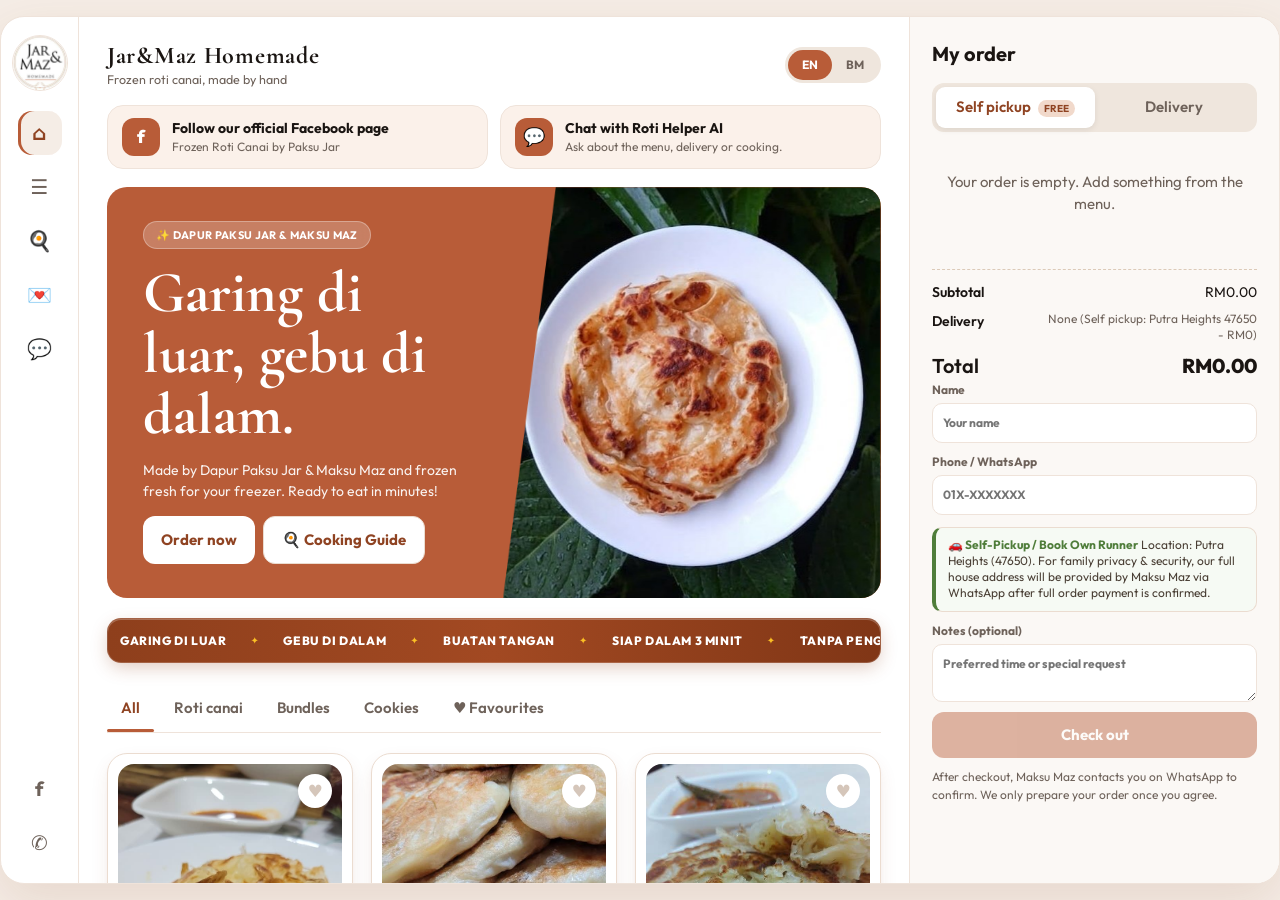
==== commit 0099a09b: "Add files via upload" ====
--- a/index.html
+++ b/index.html
@@ -566,15 +566,6 @@
   });
 })();
 </script>
-<!-- POLISH-END -->
-<div class="ann-topbar" id="annTopbar">
-  <div class="ann-topbar-inner">
-    <span class="ann-topbar-pill" data-t="annBadge">OFFICIAL</span>
-    <span class="ann-topbar-msg" data-t="annBarText">Laman web rasmi kami kini beroperasi di <b>jamazhomemade.com</b></span>
-    <a href="https://jarmazhomemade.com/" class="ann-topbar-btn" data-t="annBarBtn" id="annBarBtn">Order Now →</a>
-    <button type="button" class="ann-topbar-x" id="annBarClose" aria-label="Tutup bar" onclick="document.getElementById('annTopbar').style.display='none'">×</button>
-  </div>
-</div>
 <div class="app">
 <nav class="rail" aria-label="Main"><img class="logo" src="[data-uri]" alt="Jar&amp;Maz Homemade logo">
 <a href="#top" title="Home" aria-label="Home">⌂</a><a href="#menu" title="Menu" aria-label="Menu">☰</a><a href="#instructions" title="Cooking Guide" aria-label="Cooking Guide">🍳</a>
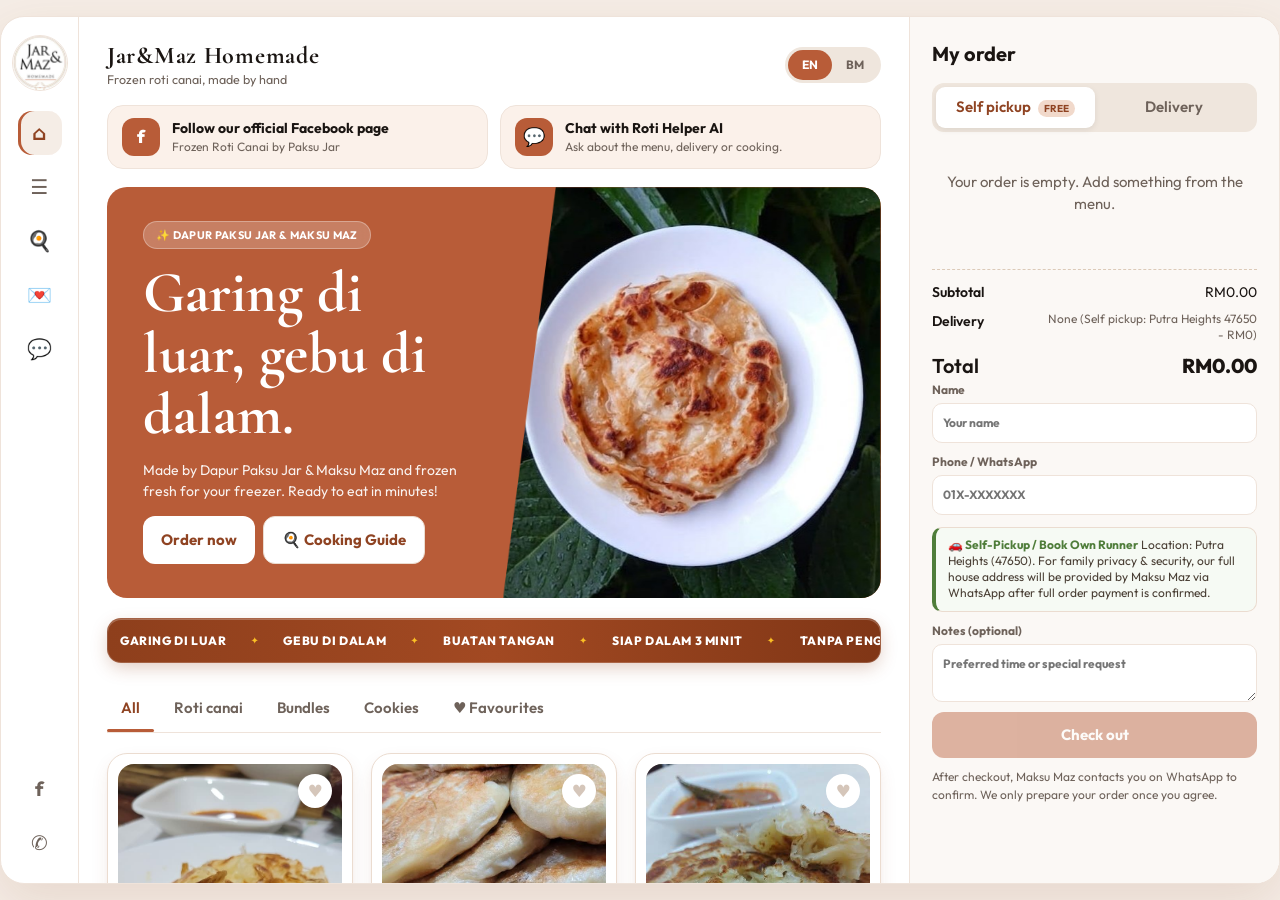
==== commit f5013e26: "Speed up storefront and make chatbot replies complete Storefront (index.html 610 KB -> 187 KB): - Mo" ====
--- a/index.html
+++ b/index.html
@@ -1,31 +1,65 @@
 <!doctype html>
 <html lang="en"><head><meta charset="utf-8"><meta name="viewport" content="width=device-width,initial-scale=1,interactive-widget=resizes-content"><meta name="theme-color" content="#b85c38">
-<title>Jar&amp;Maz Homemade | Frozen Roti Canai</title>
-<meta name="description" content="Frozen Roti Canai. 5 pieces per pack. Flaky, buttery and freezer-ready. Homemade beef &amp; plain roti canai by Jar&amp;Maz.">
+<title>Jar &amp; Maz Homemade | Official Store &amp; Frozen Roti Canai</title>
+<meta name="description" content="Jar Maz Homemade (Dapur Paksu Jar &amp; Maksu Maz) - Artisanal Frozen Roti Canai (Plain &amp; Beef) handcrafted in Putra Heights, Subang Jaya. Order online with direct delivery across Klang Valley.">
+<meta name="keywords" content="Jar Maz Homemade, Jar &amp; Maz Homemade, Jar and Maz, Roti Canai Frozen, Dapur Paksu Jar, Frozen Roti Canai Putra Heights, Subang Jaya, Klang Valley, Frozen Beef Roti Canai">
+<link rel="canonical" href="https://jarmazhomemade.com/">
 <link rel="icon" type="image/x-icon" href="favicon.ico">
 <link rel="icon" type="image/png" sizes="48x48" href="assets/favicon-48.png">
 <link rel="icon" type="image/png" sizes="192x192" href="assets/favicon-192.png">
 <link rel="apple-touch-icon" sizes="180x180" href="assets/favicon-192.png">
 <link rel="shortcut icon" href="assets/logo.jpg">
-<meta property="og:title" content="Jar&amp;Maz Homemade | Frozen Roti Canai">
-<meta property="og:description" content="Frozen Roti Canai. 5 pieces per pack. Flaky, buttery and freezer-ready.">
+<meta property="og:site_name" content="Jar &amp; Maz Homemade">
+<meta property="og:title" content="Jar &amp; Maz Homemade | Official Store &amp; Frozen Roti Canai">
+<meta property="og:description" content="Artisanal Frozen Roti Canai (Plain &amp; Beef) handcrafted in Putra Heights. Flaky, buttery and freezer-ready. Order online today.">
 <meta property="og:image" content="https://jarmazhomemade.com/assets/og-image.jpg?v=2">
 <meta property="og:image:secure_url" content="https://jarmazhomemade.com/assets/og-image.jpg?v=2">
 <meta property="og:image:type" content="image/jpeg">
 <meta property="og:image:width" content="600">
 <meta property="og:image:height" content="600">
-<meta property="og:image:alt" content="Jar&amp;Maz Homemade Logo">
+<meta property="og:image:alt" content="Jar &amp; Maz Homemade Logo">
 <meta property="og:url" content="https://jarmazhomemade.com/">
 <meta property="og:type" content="website">
+<meta property="og:locale" content="en_MY">
 <meta name="twitter:card" content="summary">
+<meta name="twitter:title" content="Jar &amp; Maz Homemade | Official Store &amp; Frozen Roti Canai">
+<meta name="twitter:description" content="Artisanal Frozen Roti Canai (Plain &amp; Beef) handcrafted in Putra Heights by Paksu Jar &amp; Maksu Maz.">
 <meta name="twitter:image" content="https://jarmazhomemade.com/assets/og-image.jpg?v=2">
 <script type="application/ld+json">
 {
   "@context": "https://schema.org",
-  "@type": "Organization",
-  "name": "Jar&Maz Homemade",
-  "url": "https://jarmazhomemade.com",
-  "logo": "https://jarmazhomemade.com/assets/logo-round.png"
+  "@type": "Bakery",
+  "name": "Jar & Maz Homemade",
+  "alternateName": [
+    "Jar Maz Homemade",
+    "Jar & Maz",
+    "Dapur Paksu Jar",
+    "Frozen Roti Canai By Paksu Jar",
+    "Jar and Maz Homemade"
+  ],
+  "url": "https://jarmazhomemade.com/",
+  "logo": "https://jarmazhomemade.com/assets/logo-round.png",
+  "image": "https://jarmazhomemade.com/assets/og-image.jpg?v=2",
+  "description": "Artisanal homemade frozen roti canai (plain & beef) and premium cookies by Dapur Paksu Jar & Maksu Maz in Putra Heights, Subang Jaya.",
+  "telephone": "+6019-2788617",
+  "priceRange": "RM",
+  "servesCuisine": "Malaysian",
+  "address": {
+    "@type": "PostalAddress",
+    "addressLocality": "Putra Heights",
+    "addressRegion": "Selangor",
+    "postalCode": "47650",
+    "addressCountry": "MY"
+  },
+  "areaServed": [
+    {"@type": "AdministrativeArea", "name": "Putra Heights"},
+    {"@type": "AdministrativeArea", "name": "Subang Jaya"},
+    {"@type": "AdministrativeArea", "name": "Shah Alam"},
+    {"@type": "AdministrativeArea", "name": "Klang Valley"}
+  ],
+  "sameAs": [
+    "https://www.facebook.com/FrozenRotiCanaiByPaksu"
+  ]
 }
 </script>
 <link href="https://fonts.googleapis.com/css2?family=Outfit:wght@400;500;600;700;800&family=Cinzel:wght@500;600&family=Cormorant+Garamond:wght@600;700&display=swap" rel="stylesheet">
@@ -567,16 +601,16 @@
 })();
 </script>
 <div class="app">
-<nav class="rail" aria-label="Main"><img class="logo" src="[data-uri]" alt="Jar&amp;Maz Homemade logo">
+<nav class="rail" aria-label="Main"><img class="logo" src="assets/logo.jpg" alt="Jar&amp;Maz Homemade logo">
 <a href="#top" title="Home" aria-label="Home">⌂</a><a href="#menu" title="Menu" aria-label="Menu">☰</a><a href="#instructions" title="Cooking Guide" aria-label="Cooking Guide">🍳</a>
 <a href="feedback.html" title="Customer Feedback &amp; Our Story" aria-label="Customer Feedback &amp; Our Story">💌</a>
 <button id="rChat" title="Ask Roti Helper" aria-label="Ask Roti Helper">💬</button><div class="sp"></div>
 <a href="https://www.facebook.com/FrozenRotiCanaiByPaksu" target="_blank" rel="noopener" title="Frozen Roti Canai by Paksu Jar" aria-label="Frozen Roti Canai by Paksu Jar">f</a>
 <a href="https://wa.me/60192788617" target="_blank" rel="noopener" title="WhatsApp us" aria-label="WhatsApp us">✆</a></nav>
 <main class="main" id="top">
-<div class="hd"><div class="bar"><img src="[data-uri]" onerror="this.onerror=null;this.src='assets/logo.jpg'" alt="Jar&amp;Maz Homemade logo"><div><b>Jar&amp;Maz<span class="m-hide"> Homemade</span></b><small class="m-hide" data-t="tag">Frozen roti canai, made by hand</small><span class="m-brand-sub">HOMEMADE</span></div></div><div class="hd-actions"><a class="m-soc-btn" href="https://www.facebook.com/FrozenRotiCanaiByPaksu" target="_blank" rel="noopener" title="Frozen Roti Canai by Paksu Jar" aria-label="Frozen Roti Canai by Paksu Jar">f</a><a class="m-soc-btn" href="https://wa.me/60192788617" target="_blank" rel="noopener" title="WhatsApp us" aria-label="WhatsApp us">✆</a><div class="lg" role="group" aria-label="Language"><button data-lang="en" class="on">EN</button><button data-lang="ms">BM</button></div></div></div>
+<div class="hd"><div class="bar"><img src="assets/logo.jpg" alt="Jar&amp;Maz Homemade logo"><div><b>Jar&amp;Maz<span class="m-hide"> Homemade</span></b><small class="m-hide" data-t="tag">Frozen roti canai, made by hand</small><span class="m-brand-sub">HOMEMADE</span></div></div><div class="hd-actions"><a class="m-soc-btn" href="https://www.facebook.com/FrozenRotiCanaiByPaksu" target="_blank" rel="noopener" title="Frozen Roti Canai by Paksu Jar" aria-label="Frozen Roti Canai by Paksu Jar">f</a><a class="m-soc-btn" href="https://wa.me/60192788617" target="_blank" rel="noopener" title="WhatsApp us" aria-label="WhatsApp us">✆</a><div class="lg" role="group" aria-label="Language"><button data-lang="en" class="on">EN</button><button data-lang="ms">BM</button></div></div></div>
 <div class="top"><a class="tc" href="https://www.facebook.com/FrozenRotiCanaiByPaksu" target="_blank" rel="noopener"><span class="ti">f</span><span><b data-t="fbT">Follow our official Facebook page</b><small data-t="fbS">Frozen Roti Canai by Paksu Jar</small></span></a><button class="tc" data-go="chat"><span class="ti">💬</span><span><b data-t="chT">Chat with Roti Helper</b><small data-t="chS">Ask about the menu, delivery or cooking.</small></span></button></div>
-<section class="banner"><div class="bt"><span class="bt-pill" data-t="heroBadge">✨ Dapur Paksu Jar &amp; Maksu Maz</span><h1 data-t="hero">Garing di luar, gebu di dalam.</h1><p data-t="heroP">Disediakan oleh Dapur Paksu Jar &amp; Maksu Maz dan dibekukan segar untuk freezer anda. Siap untuk dimakan hanya dalam beberapa minit!</p><div style="display:flex;gap:8px;flex-wrap:wrap"><a class="btn" href="#menu" data-t="order">Order now</a><a class="btn" style="background:#fff;color:var(--or2);border:1.5px solid #ebdcd0" href="#instructions" data-t="cookGuideBtn">🍳 Cara Masak</a></div></div><img id="hero" src="assets/roti_leaf.png" alt="Flaky roti canai on a plate"></section>
+<section class="banner"><div class="bt"><span class="bt-pill" data-t="heroBadge">✨ Dapur Paksu Jar &amp; Maksu Maz</span><h1 data-t="hero">Garing di luar, gebu di dalam.</h1><p data-t="heroP">Disediakan oleh Dapur Paksu Jar &amp; Maksu Maz dan dibekukan segar untuk freezer anda. Siap untuk dimakan hanya dalam beberapa minit!</p><div style="display:flex;gap:8px;flex-wrap:wrap"><a class="btn" href="#menu" data-t="order">Order now</a><a class="btn" style="background:#fff;color:var(--or2);border:1.5px solid #ebdcd0" href="#instructions" data-t="cookGuideBtn">🍳 Cara Masak</a></div></div><img id="hero" src="assets/hero.jpg" fetchpriority="high" alt="Flaky roti canai on a plate"></section>
 <div class="mq" aria-hidden="true"><div class="mq-t"><span>Garing di luar</span><span>Gebu di dalam</span><span>Buatan tangan</span><span>Siap dalam 3 minit</span><span>Tanpa pengawet</span><span>Tanpa perlu minyak semasa memanas</span><span>Terus dari freezer</span><span>Garing di luar</span><span>Gebu di dalam</span><span>Buatan tangan</span><span>Siap dalam 3 minit</span><span>Tanpa pengawet</span><span>Tanpa perlu minyak semasa memanas</span><span>Terus dari freezer</span></div></div>
 
 <div id="menu"></div>
@@ -896,9 +930,9 @@
 </div>
 
 <script>
-const IMG1='[data-uri]',IMG2='[data-uri]',HERO_IMG='[data-uri]',IMG_COOKIES='[data-uri]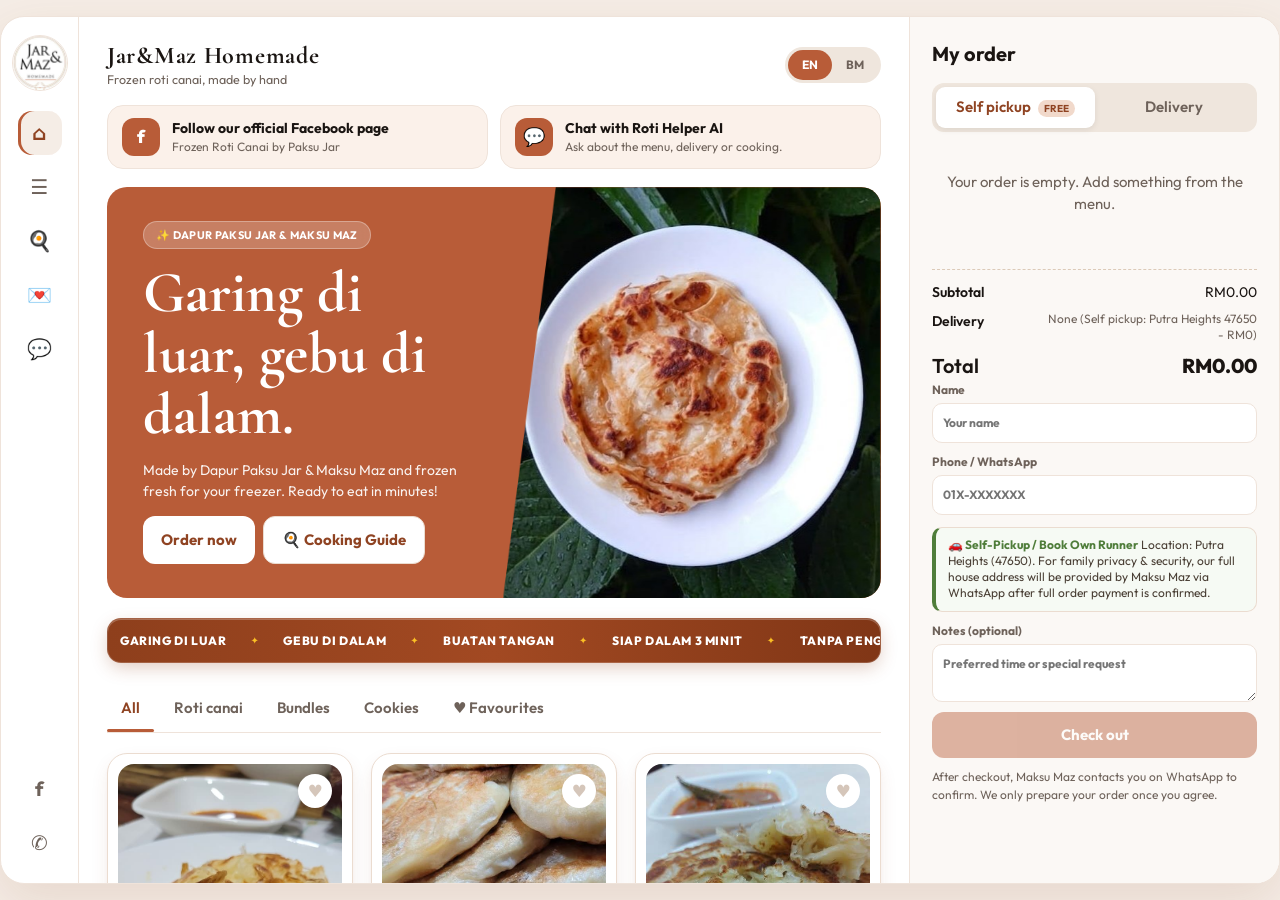
==== commit caea6f0a: "Show registered business name and SSM number in site footer Add Jar & Maz Enterprise, SSM 2026033002" ====
--- a/index.html
+++ b/index.html
@@ -30,6 +30,8 @@
   "@context": "https://schema.org",
   "@type": "Bakery",
   "name": "Jar & Maz Homemade",
+  "legalName": "Jar & Maz Enterprise",
+  "identifier": {"@type": "PropertyValue", "propertyID": "SSM", "value": "202603300212 (003908337-K)"},
   "alternateName": [
     "Jar Maz Homemade",
     "Jar & Maz",
@@ -601,16 +603,16 @@
 })();
 </script>
 <div class="app">
-<nav class="rail" aria-label="Main"><img class="logo" src="assets/logo.jpg" alt="Jar&amp;Maz Homemade logo">
+<nav class="rail" aria-label="Main"><img class="logo" src="[data-uri]" alt="Jar&amp;Maz Homemade logo">
 <a href="#top" title="Home" aria-label="Home">⌂</a><a href="#menu" title="Menu" aria-label="Menu">☰</a><a href="#instructions" title="Cooking Guide" aria-label="Cooking Guide">🍳</a>
 <a href="feedback.html" title="Customer Feedback &amp; Our Story" aria-label="Customer Feedback &amp; Our Story">💌</a>
 <button id="rChat" title="Ask Roti Helper" aria-label="Ask Roti Helper">💬</button><div class="sp"></div>
 <a href="https://www.facebook.com/FrozenRotiCanaiByPaksu" target="_blank" rel="noopener" title="Frozen Roti Canai by Paksu Jar" aria-label="Frozen Roti Canai by Paksu Jar">f</a>
 <a href="https://wa.me/60192788617" target="_blank" rel="noopener" title="WhatsApp us" aria-label="WhatsApp us">✆</a></nav>
 <main class="main" id="top">
-<div class="hd"><div class="bar"><img src="assets/logo.jpg" alt="Jar&amp;Maz Homemade logo"><div><b>Jar&amp;Maz<span class="m-hide"> Homemade</span></b><small class="m-hide" data-t="tag">Frozen roti canai, made by hand</small><span class="m-brand-sub">HOMEMADE</span></div></div><div class="hd-actions"><a class="m-soc-btn" href="https://www.facebook.com/FrozenRotiCanaiByPaksu" target="_blank" rel="noopener" title="Frozen Roti Canai by Paksu Jar" aria-label="Frozen Roti Canai by Paksu Jar">f</a><a class="m-soc-btn" href="https://wa.me/60192788617" target="_blank" rel="noopener" title="WhatsApp us" aria-label="WhatsApp us">✆</a><div class="lg" role="group" aria-label="Language"><button data-lang="en" class="on">EN</button><button data-lang="ms">BM</button></div></div></div>
+<div class="hd"><div class="bar"><img src="[data-uri]" onerror="this.onerror=null;this.src='assets/logo.jpg'" alt="Jar&amp;Maz Homemade logo"><div><b>Jar&amp;Maz<span class="m-hide"> Homemade</span></b><small class="m-hide" data-t="tag">Frozen roti canai, made by hand</small><span class="m-brand-sub">HOMEMADE</span></div></div><div class="hd-actions"><a class="m-soc-btn" href="https://www.facebook.com/FrozenRotiCanaiByPaksu" target="_blank" rel="noopener" title="Frozen Roti Canai by Paksu Jar" aria-label="Frozen Roti Canai by Paksu Jar">f</a><a class="m-soc-btn" href="https://wa.me/60192788617" target="_blank" rel="noopener" title="WhatsApp us" aria-label="WhatsApp us">✆</a><div class="lg" role="group" aria-label="Language"><button data-lang="en" class="on">EN</button><button data-lang="ms">BM</button></div></div></div>
 <div class="top"><a class="tc" href="https://www.facebook.com/FrozenRotiCanaiByPaksu" target="_blank" rel="noopener"><span class="ti">f</span><span><b data-t="fbT">Follow our official Facebook page</b><small data-t="fbS">Frozen Roti Canai by Paksu Jar</small></span></a><button class="tc" data-go="chat"><span class="ti">💬</span><span><b data-t="chT">Chat with Roti Helper</b><small data-t="chS">Ask about the menu, delivery or cooking.</small></span></button></div>
-<section class="banner"><div class="bt"><span class="bt-pill" data-t="heroBadge">✨ Dapur Paksu Jar &amp; Maksu Maz</span><h1 data-t="hero">Garing di luar, gebu di dalam.</h1><p data-t="heroP">Disediakan oleh Dapur Paksu Jar &amp; Maksu Maz dan dibekukan segar untuk freezer anda. Siap untuk dimakan hanya dalam beberapa minit!</p><div style="display:flex;gap:8px;flex-wrap:wrap"><a class="btn" href="#menu" data-t="order">Order now</a><a class="btn" style="background:#fff;color:var(--or2);border:1.5px solid #ebdcd0" href="#instructions" data-t="cookGuideBtn">🍳 Cara Masak</a></div></div><img id="hero" src="assets/hero.jpg" fetchpriority="high" alt="Flaky roti canai on a plate"></section>
+<section class="banner"><div class="bt"><span class="bt-pill" data-t="heroBadge">✨ Dapur Paksu Jar &amp; Maksu Maz</span><h1 data-t="hero">Garing di luar, gebu di dalam.</h1><p data-t="heroP">Disediakan oleh Dapur Paksu Jar &amp; Maksu Maz dan dibekukan segar untuk freezer anda. Siap untuk dimakan hanya dalam beberapa minit!</p><div style="display:flex;gap:8px;flex-wrap:wrap"><a class="btn" href="#menu" data-t="order">Order now</a><a class="btn" style="background:#fff;color:var(--or2);border:1.5px solid #ebdcd0" href="#instructions" data-t="cookGuideBtn">🍳 Cara Masak</a></div></div><img id="hero" src="assets/roti_leaf.png" alt="Flaky roti canai on a plate"></section>
 <div class="mq" aria-hidden="true"><div class="mq-t"><span>Garing di luar</span><span>Gebu di dalam</span><span>Buatan tangan</span><span>Siap dalam 3 minit</span><span>Tanpa pengawet</span><span>Tanpa perlu minyak semasa memanas</span><span>Terus dari freezer</span><span>Garing di luar</span><span>Gebu di dalam</span><span>Buatan tangan</span><span>Siap dalam 3 minit</span><span>Tanpa pengawet</span><span>Tanpa perlu minyak semasa memanas</span><span>Terus dari freezer</span></div></div>
 
 <div id="menu"></div>
@@ -794,6 +796,7 @@
   </div>
 </section>
 <section class="fb" style="margin-bottom:24px"><div><b style="display:block;font-size:16px;margin-bottom:4px" data-t="fbCardT">Help our family grow with your honest feedback</b><small style="display:block;opacity:.85;font-size:13px;max-width:540px" data-t="fbCardS">Tried our frozen roti canai? Tell us what you loved and where we can improve. Your honest feedback and critical criticism help our family serve you better.</small></div><a href="feedback.html" class="btn" style="background:#fff;color:var(--or2);white-space:nowrap" data-t="fbCardBtn">Share Feedback →</a></section>
+<footer class="biz" style="text-align:center;font-size:12px;color:var(--mut);padding:14px 8px 4px;border-top:1px solid var(--line);margin-top:8px"><b style="color:var(--ink)">Jar &amp; Maz Enterprise</b><br>No. SSM: 202603300212 (003908337-K)<br>Putra Heights, 47650 Subang Jaya, Selangor</footer>
 </main>
 <aside class="panel" id="panel" aria-label="My order">
 <div class="ph2"><div style="display:flex;align-items:center;gap:8px"><button class="p-back hide" id="backStep1" aria-label="Back to order items">←</button><h2 id="panelTitle" data-t="my">My order</h2></div><button class="x" id="closeP" aria-label="Close order">×</button></div>
@@ -930,9 +933,9 @@
 </div>
 
 <script>
-const IMG1='assets/bundle_hero.jpg',IMG2='assets/roti_plain.jpg',HERO_IMG='assets/hero.jpg',IMG_COOKIES='assets/cookies.jpg';
+const IMG1='[data-uri]',IMG2='[data-uri]',HERO_IMG='[data-uri]',IMG_COOKIES='[data-uri]